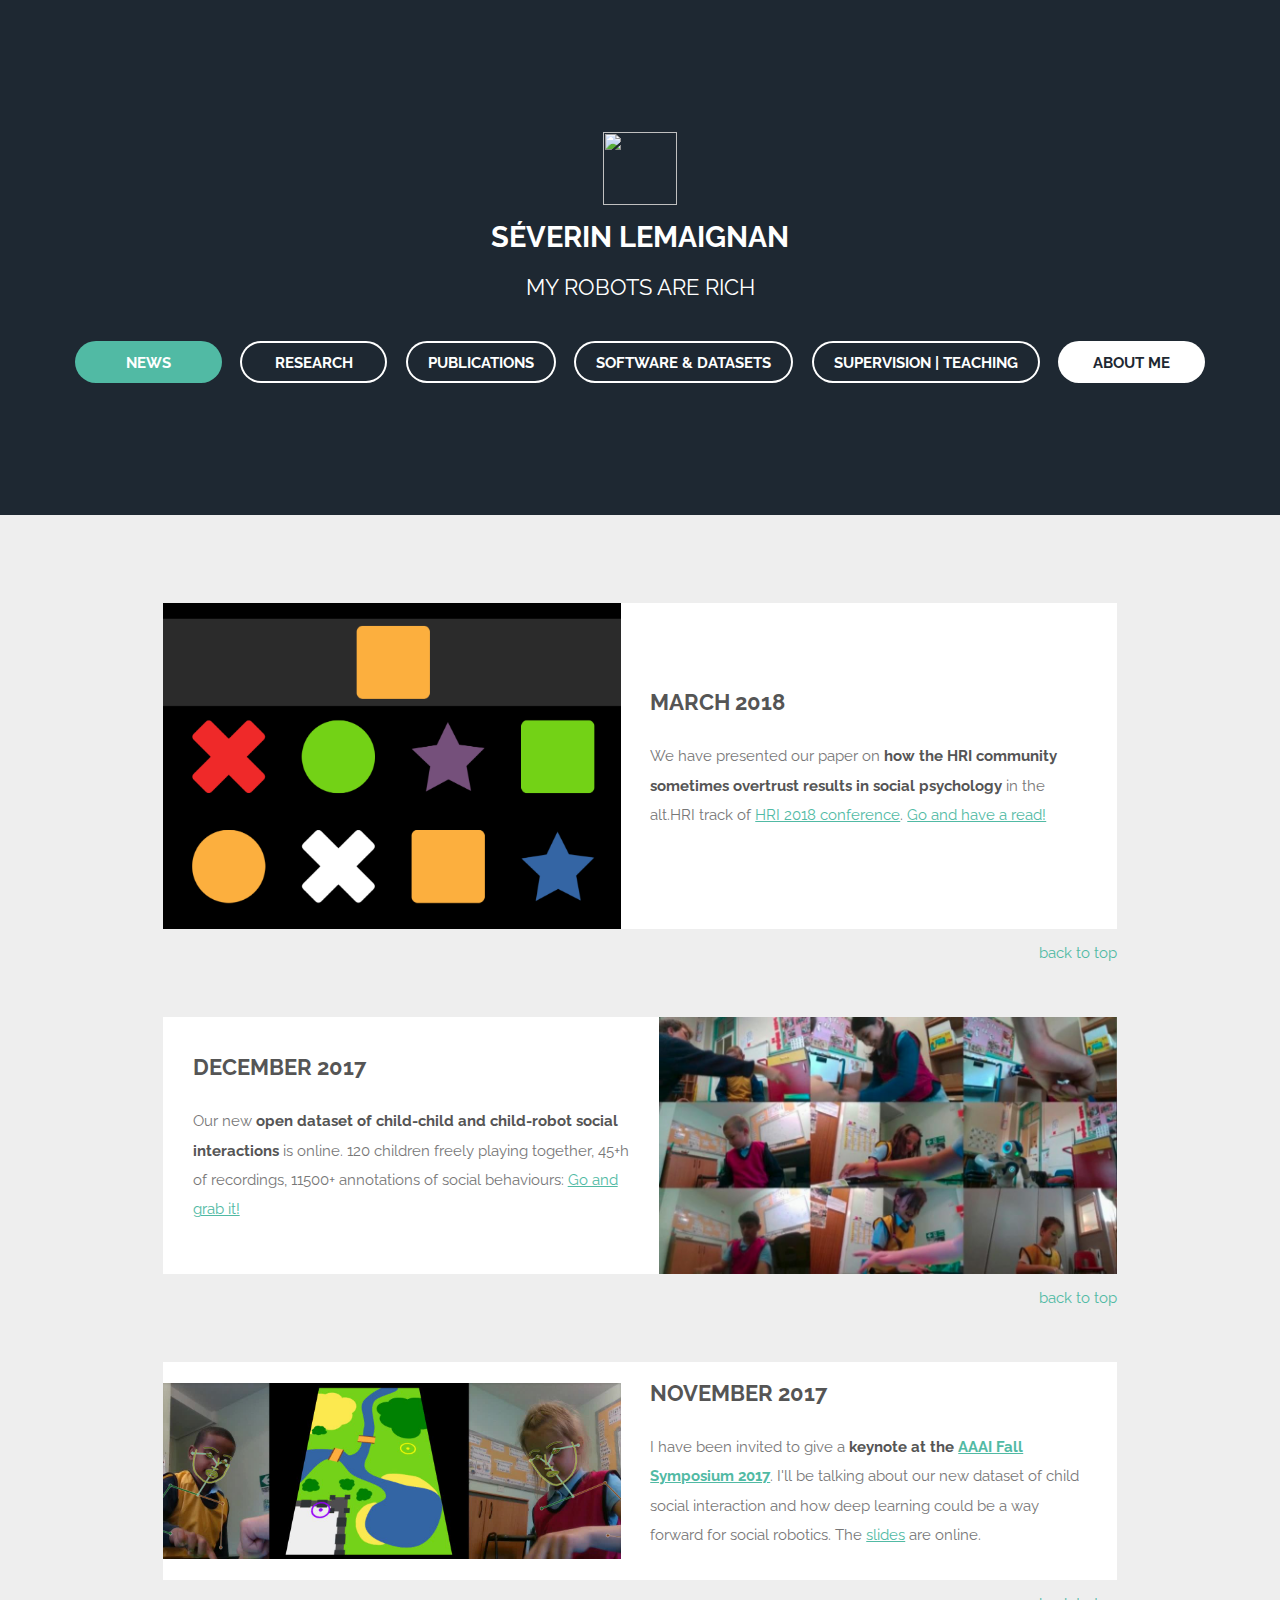
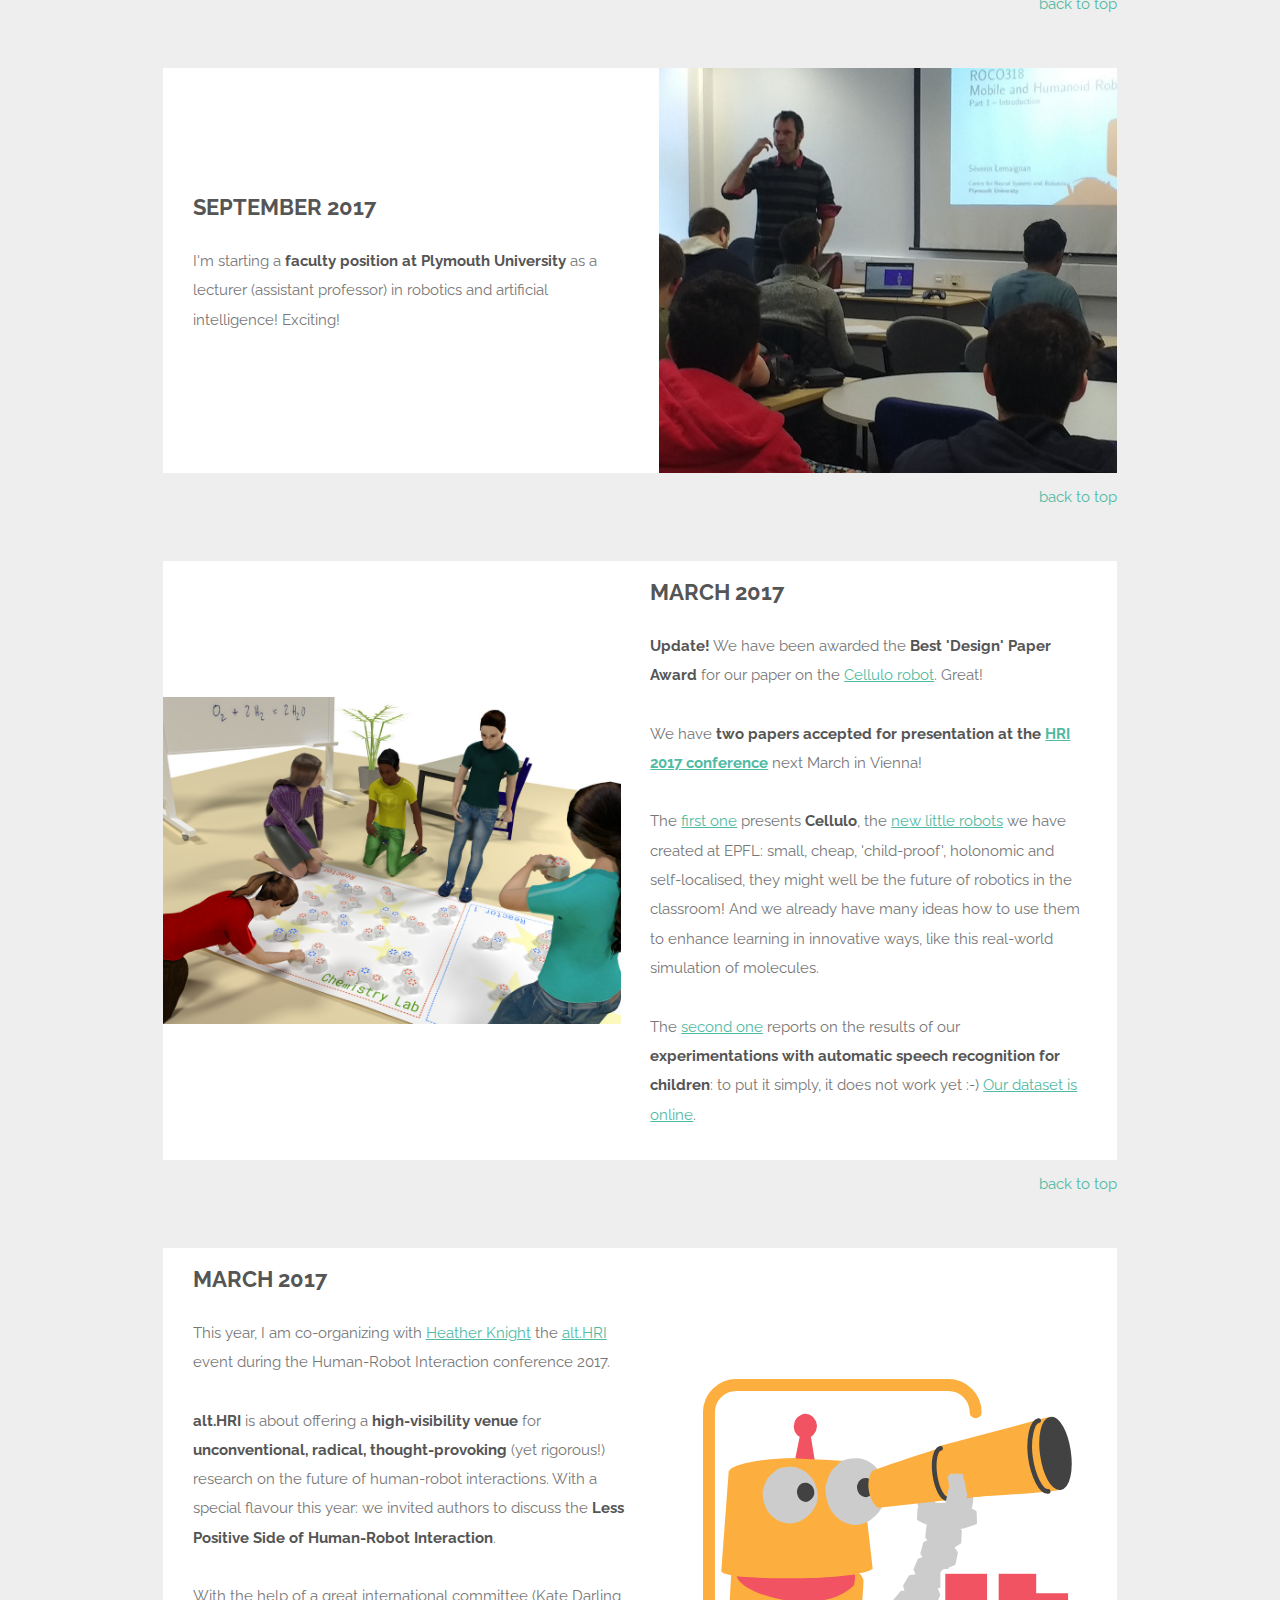
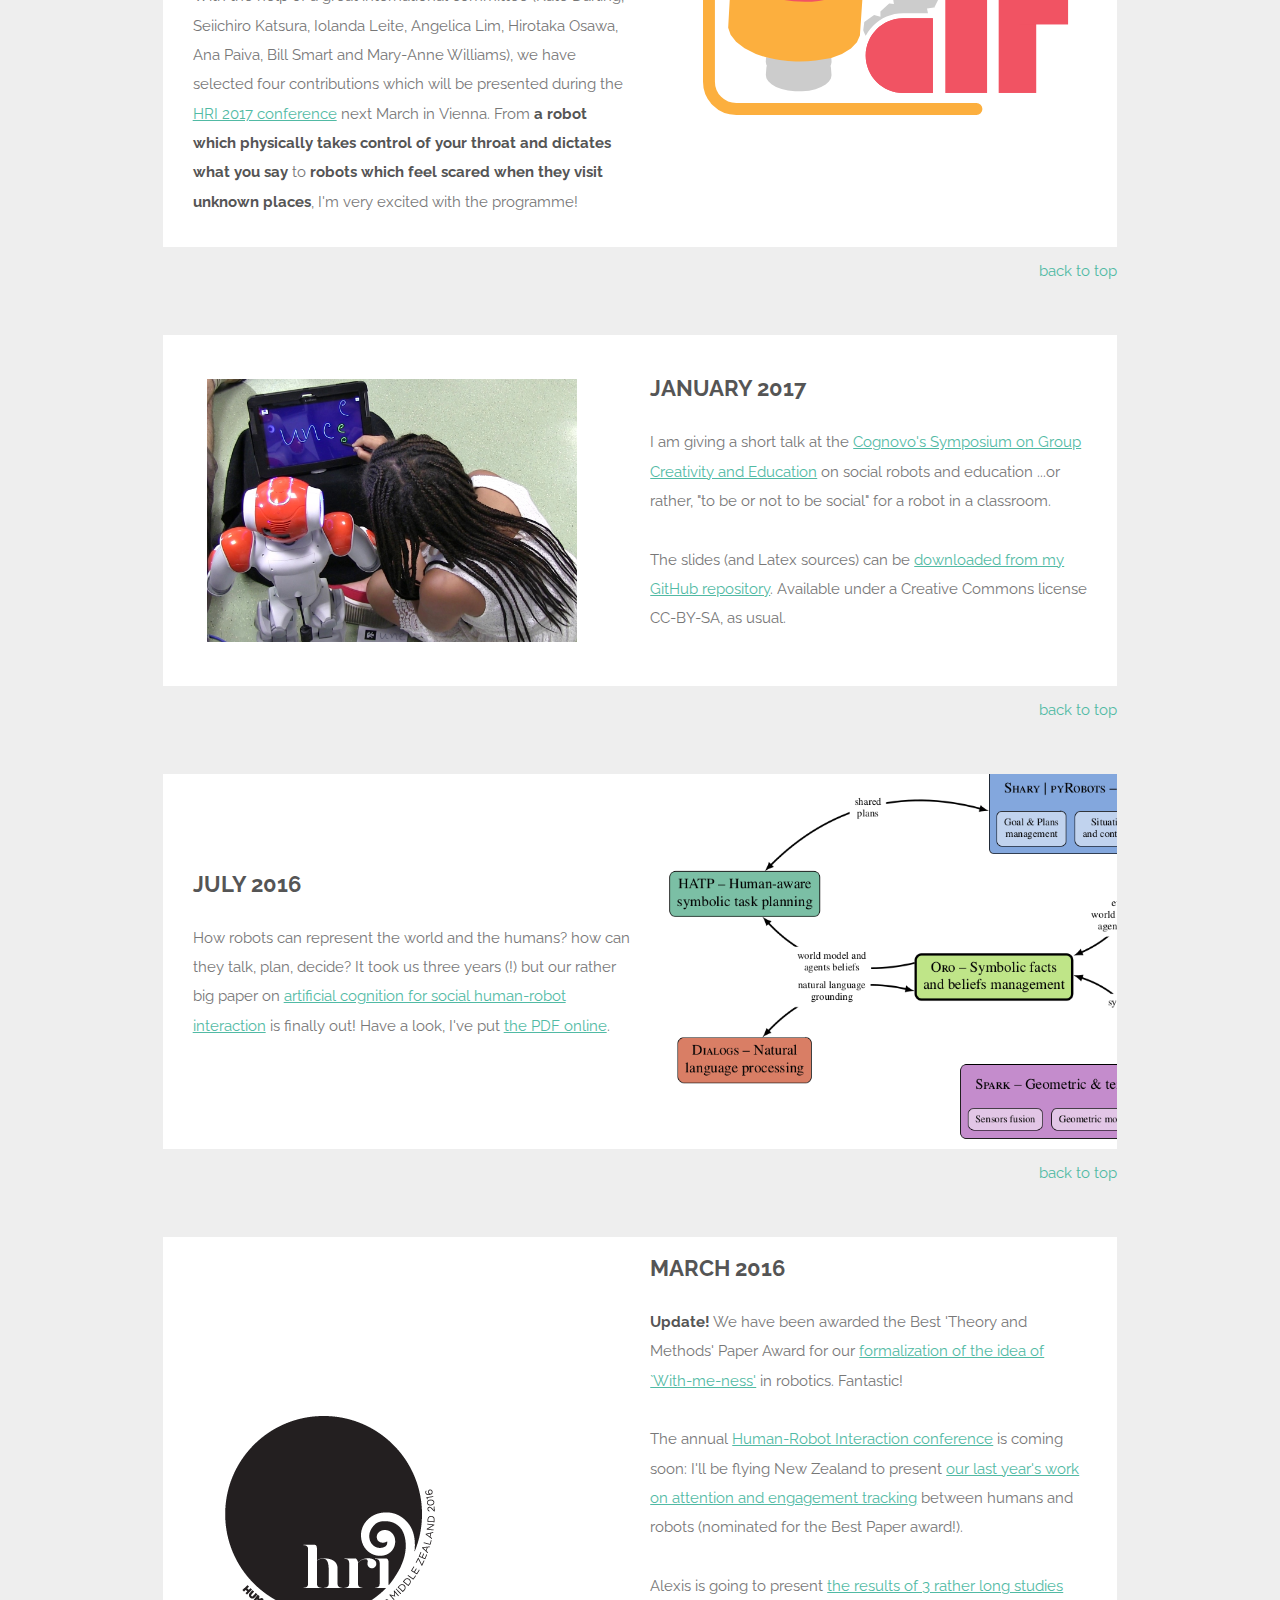
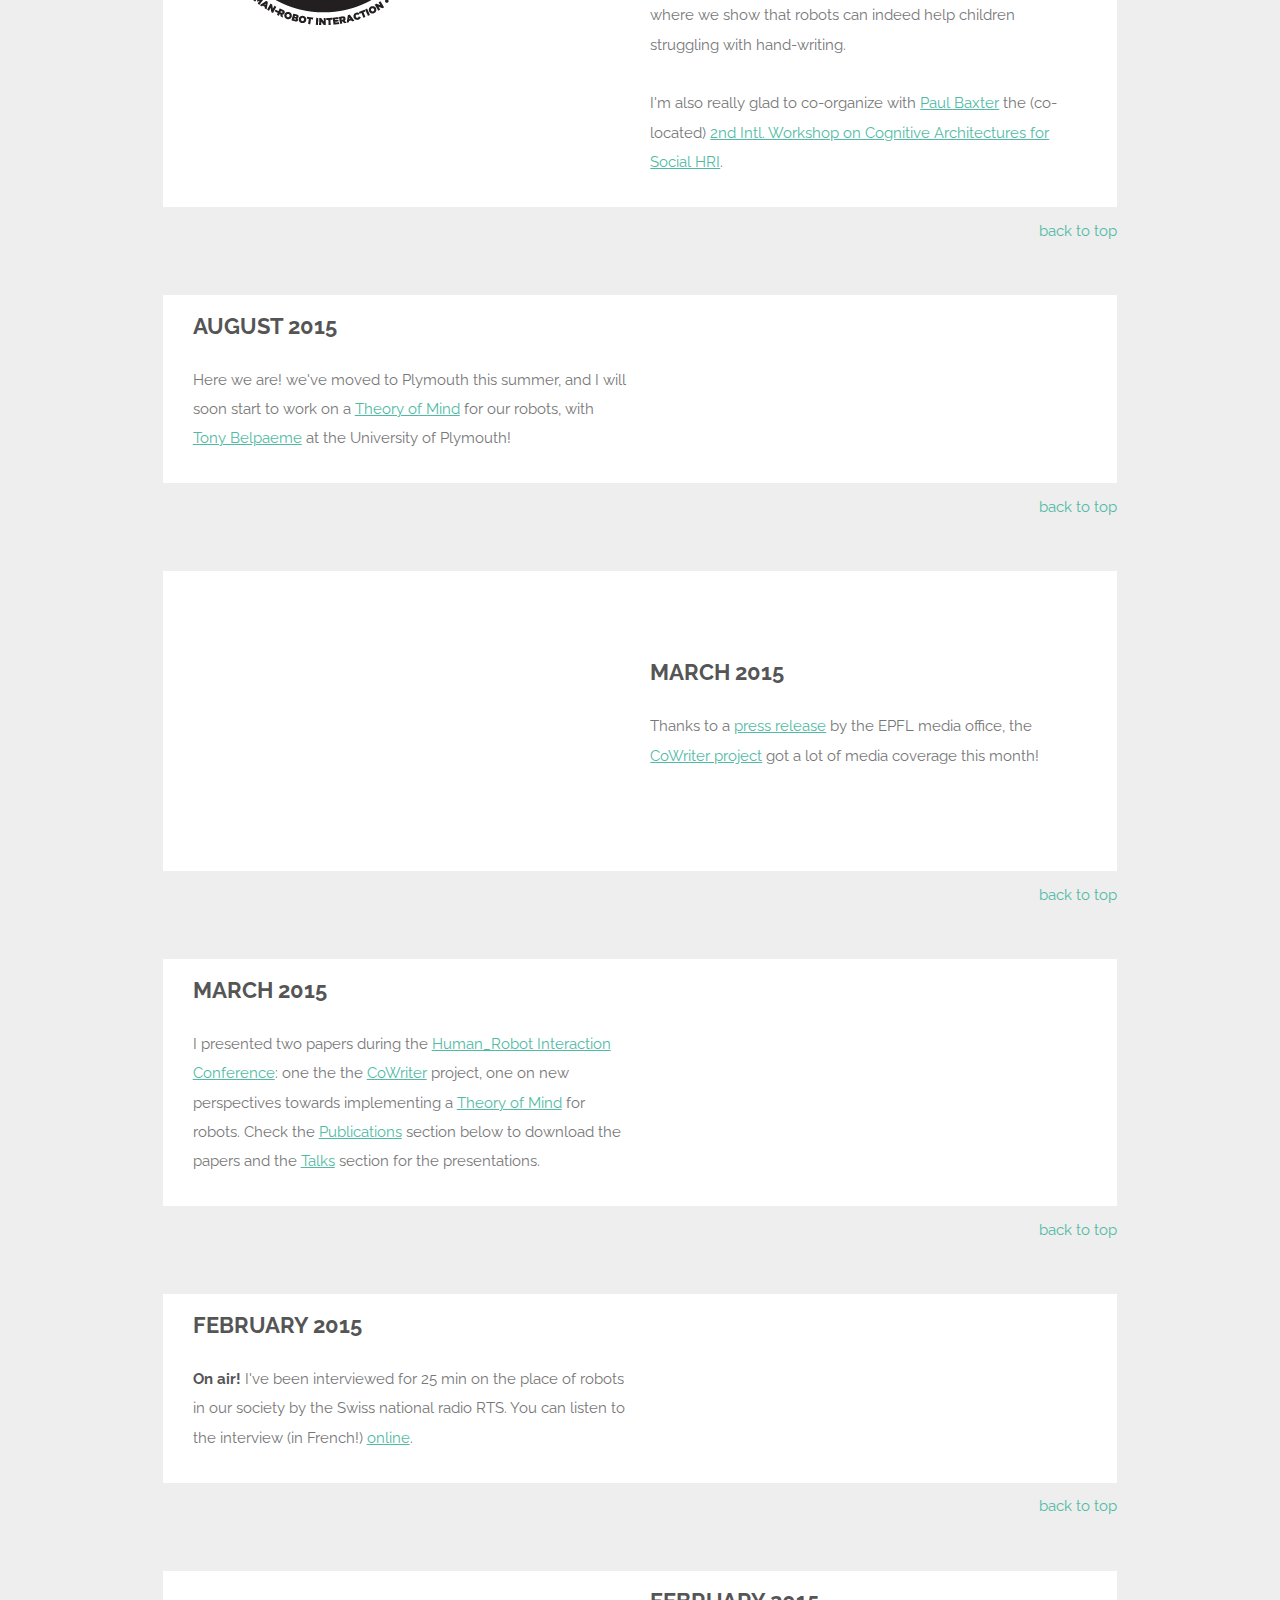
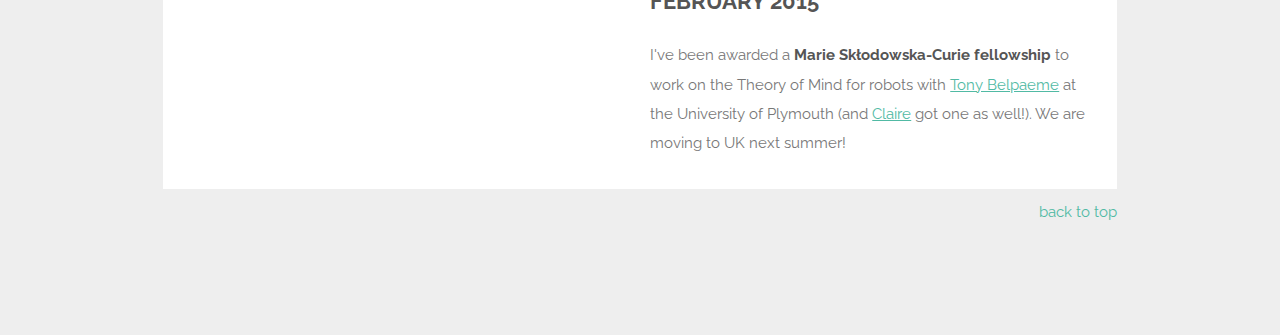
==== index.html @ 1a5e2a32 "altHRI paper has been published" ====
<!DOCTYPE HTML>
<!--
    Based on Retrospect by TEMPLATED
    templated.co @templatedco
    Released for free under the Creative Commons Attribution 3.0 license (templated.co/license)
-->
<html>
    <head>
        <title>Séverin Lemaignan - Academic Homepage</title>
        <meta charset="utf-8" />
        <meta name="viewport" content="width=device-width, initial-scale=1" />
        <!--[if lte IE 8]><script src="assets/js/ie/html5shiv.js"></script><![endif]-->
        <link rel="stylesheet" href="assets/css/main.css" />
        <!--[if lte IE 8]><link rel="stylesheet" href="assets/css/ie8.css" /><![endif]-->
        <!--[if lte IE 9]><link rel="stylesheet" href="assets/css/ie9.css" /><![endif]-->

        <script src="assets/js/webcomponents-lite.min.js"></script>
        <link rel="import" href="elements/nav.html">
        <link rel="import" href="elements/footer.html">

    </head>
    <body class="landing">

                <!-- Banner -->
        <section id="banner">
            <img style="height:5em;width:5em" src="images/robot.svg" alt="" />
            <h2>Séverin Lemaignan</h2>
            <p>My robots are rich</p>
            <ul class="actions">
                <li><a href="#news" class="button special" alt="My latest news">News</a></li>
                <li><a href="research.html" class="button alt" alt="Overview of my research projects">Research</a></li>
                <li><a href="publications.html" class="button alt" alt="Access all my academic publications">Publications</a></li>
                <li><a href="softwares.html" class="button alt" alt="Some of the open-source software I develop and open datasets">Software & Datasets</a></li>
                <li><a href="teaching.html" class="button  alt" alt="Teaching resources & the students I work with">Supervision | Teaching</a></li>
                <li><a href="aboutme.html" class="button" alt="Contact informations and my curriculum">About me</a></li>
            </ul>
        </section>

        <!-- One -->
        <section id="news" class="wrapper style1">
            <div class="inner">

                <article class="feature left">
                    <span class="image"><img src="images/shape-matching.png" alt="" /></span>
                    <div class="content">
                        <h2>March 2018</h2>
                        <p>
                        We have presented our paper on <strong>how the HRI community sometimes overtrust results in social psychology</strong> in the alt.HRI track of <a href="http://humanrobotinteraction.org/2017/" alt="HRI 2018 official webpage">
                                HRI 2018 conference</a>. <a href="publications.html#irfan2018social">Go and have a read!</a>
</p>
                    </div>
                </article>
                <a href="#banner" class="back-to-top icon fa-level-up"> back to top</a>


                <article class="feature right">
                    <span class="image"><img src="images/softwares/pinsoro.jpg" alt="" /></span>
                    <div class="content">
                        <h2>December 2017</h2>
                        <p>
                        Our new <strong>open dataset of child-child and child-robot
                            social interactions</strong> is online. 120 children freely
                        playing together, 45+h of recordings, 11500+
                        annotations of social behaviours:  <a
                        href="https://freeplay-sandbox.github.io">Go and grab
                    it!</a>

                        </p>
                    </div>
                </article>
                <a href="#banner" class="back-to-top icon fa-level-up"> back to top</a>

                <article class="feature left">
                    <span class="image"><img src="images/gaze_tracking.jpg" alt="" /></span>
                    <div class="content">
                        <h2>November 2017</h2>
                        <p>
                        I have been invited to give a <strong>keynote at the
                            <a href="https://aaai.org/Symposia/Fall/fss17.php">AAAI Fall Symposium 2017</a></strong>. I'll be talking
                        about our new dataset of child social interaction and
                        how deep learning could be a way forward for social robotics. The <a
                        href="https://github.com/severin-lemaignan/aaai2017-ai-hri-keynote">slides</a>
                    are online.
                        </p>
                    </div>
                </article>
                <a href="#banner" class="back-to-top icon fa-level-up"> back to top</a>

                <article class="feature right">
                    <span class="image"><img src="images/teaching_small.jpg" alt="" /></span>
                    <div class="content">
                        <h2>September 2017</h2>
                        <p>
                        I'm starting a <strong>faculty position at Plymouth
                            University</strong> as a lecturer (assistant
                        professor) in robotics and artificial intelligence!
                        Exciting!
                        </p>
                    </div>
                </article>
                <a href="#banner" class="back-to-top icon fa-level-up"> back to top</a>

                <article class="feature left">
                    <span class="image"><img src="images/cellulo-concept.jpg" alt="" /></span>
                    <div class="content">
                        <h2>March 2017</h2>
                        <p>
                        <strong>Update!</strong> We have been awarded the <strong>Best
                            'Design' Paper Award</strong> for our paper on the <a
                            href="publications.html#ozgur2017cellulo">Cellulo robot</a>. Great!
                        </p>
                        <p>
                        We have <strong>two papers accepted for presentation at the <a href="http://humanrobotinteraction.org/2017/" alt="HRI 2017 official webpage">
                                HRI 2017 conference</a></strong> next March in Vienna!
                        </p>
                        <p>The <a href="publications.html#ozgur2017cellulo">first one</a>
                        presents <strong>Cellulo</strong>, the <a href="http://chili.epfl.ch/cellulo" alt="Cellulo website">new little robots</a> we 
                        have created at EPFL: small, cheap, 'child-proof', holonomic and self-localised, they might well be the future of robotics in 
                        the classroom! And we already have many ideas how to use them to enhance learning in innovative ways, like this real-world 
                        simulation of molecules.
                        </p>

                        <p>The <a href="publications.html#kennedy2017child">second one</a> reports on the results of our <strong>experimentations 
                            with automatic speech recognition for children</strong>: to put it simply, it does not work yet :-) 
                        <a href="https://zenodo.org/record/200495" alt="Dataset of child speech">Our dataset is online</a>.
                        </p>

                    </div>
                </article>
                <a href="#banner" class="back-to-top icon fa-level-up"> back to top</a>


                <article class="feature right">
                    <span class="image"><img style="padding:3em;" src="images/althri-logo.svg" alt="alt.HRI logo" /></span>

                    <div class="content">
                        <h2>March 2017</h2>
                        <p>
                        This year, I am co-organizing with <a href="http://www.marilynmonrobot.com/" alt="Heather Knight homepage">Heather 
                        Knight</a> the <a href="http://humanrobotinteraction.org/2017/authors/alt-hri/" alt="alt.HRI official page">alt.HRI</a> 
                        event during the Human-Robot Interaction conference 2017.
                        </p>

                        <p>
                        <strong>alt.HRI</strong> is about offering a <strong>high-visibility venue</strong> for <strong>unconventional, radical,
                            thought-provoking</strong> (yet rigorous!) research on the future of human-robot interactions. With a special flavour 
                        this year: we invited authors to discuss the <strong>Less Positive Side of Human-Robot Interaction</strong>.
                        </p>

                        <p>
                        With the help of a great international committee (Kate Darling, Seiichiro Katsura, Iolanda Leite, Angelica Lim, Hirotaka Osawa, 
                        Ana Paiva, Bill Smart and Mary-Anne Williams), we have selected four contributions which will be presented during the 
                        <a href="http://humanrobotinteraction.org/2017/" alt="HRI 2017 official webpage">HRI 2017 conference</a> next March in Vienna. 
                        From <strong>a robot which physically takes control of your throat and dictates what you say</strong> to <strong>robots which 
                            feel scared when they visit unknown places</strong>, I'm very excited with the programme!
                        </p>

                    </div>
                </article>
                <a href="#banner" class="back-to-top icon fa-level-up"> back to top</a>

                <article class="feature left">
                    <span class="image"><img style="padding:3em;" src="images/social-learning.jpg" alt="Social learning: photo from the CoWriter project" /></span>

                    <div class="content">
                        <h2>January 2017</h2>
                        <p>
                        I am giving a short talk at the <a href="https://cognovo.eu/events/group-creativity-and-education.php" alt="Cognovo symposium on group creativity website">Cognovo's Symposium on Group Creativity and Education</a> on social robots and education ...or rather, "to be or not to be social" for a robot in a classroom.
                        </p>

                        <p>
                        The slides (and Latex sources) can be <a href="https://github.com/severin-lemaignan/presentation-cognitive-robotics/raw/cognovo-symposium-jan-2017-epfl/presentation.education.pdf" alt="PDF of the presentation">downloaded from my GitHub repository</a>. Available under a Creative Commons license CC-BY-SA, as usual.
                        </p>

                    </div>
                </article>
                <a href="#banner" class="back-to-top icon fa-level-up"> back to top</a>

                <article class="feature right">
                    <span class="image"><img src="images/archi.png" alt="" /></span>
                    <div class="content">
                        <h2>July 2016</h2>
                        <p>
                        How robots can represent the world and the humans? how
                        can they talk, plan, decide? It took us three years (!)
                        but our rather big paper on <a
                            href="publications.html#lemaignan2016artificial">artificial
                            cognition for social human-robot
                            interaction</a> is finally out! Have a look,
                        I've put <a href="publis/lemaignan2016artificial.pdf">the PDF online</a>.

                        </p>
                    </div>
                </article>
                <a href="#banner" class="back-to-top icon fa-level-up"> back to top</a>

                <article class="feature left">
                    <span class="image"><img style="padding:3em;" src="images/hri2016-logo.png" alt="" /></span>

                    <div class="content">
                        <h2>March 2016</h2>
                        <p>
                        <strong>Update!</strong> We have been awarded the Best
                        'Theory and Methods' Paper Award for our <a
                            href="publications.html#lemaignan2016realtime">formalization
                            of the idea of `With-me-ness'</a> in robotics.
                        Fantastic!
                        </p>

                        <p>
                        The annual <a
                            href="http://humanrobotinteraction.org/2016/"
                            alt="HRI2016 website">Human-Robot Interaction
                        conference</a> is coming soon: I'll be flying New
                    Zealand to present <a
                        href="publications.html#lemaignan2016realtime">our last
                        year's work on attention and engagement tracking</a>
                    between humans and robots (nominated for the Best Paper
                    award!).
                        </p>

                        <p>
                        Alexis is going to present <a
                            href="publications.html#jacq2016building">the
                            results of 3 rather long studies</a> where we show
                        that robots can indeed help children struggling with
                        hand-writing.
                        </p>

                        <p>
                        I'm also really glad to co-organize with <a
                            href="paul-baxter.blogspot.co.uk/" alt="Paul Baxter
                            website">Paul Baxter</a> the (co-located) <a
                        href="https://sites.google.com/site/cogarch4socialhri2016/"
                        alt="Website of the Workshop on Cognitive Architectures
                    for Social HRI">2nd Intl. Workshop on Cognitive
                    Architectures for Social HRI</a>.
                        </p>

                    </div>
                </article>
                <a href="#banner" class="back-to-top icon fa-level-up"> back to top</a>

                <article class="feature right">
                    <span class="image"><img src="images/plymouth-hoe.jpg" alt="" /></span>
                    <div class="content">
                        <h2>August 2015</h2>
                        <p>
                        Here we are! we've moved to Plymouth this summer, and I
                        will soon start to work on a <a
                         href="https://en.wikipedia.org/wiki/Theory_of_mind">Theory
                         of Mind</a> for our robots, with <a
                         href="http://tonybelpaeme.me/">Tony Belpaeme</a> at
                        the University of Plymouth!
                        </p>
                    </div>
                </article>
                <a href="#banner" class="back-to-top icon fa-level-up"> back to top</a>


                <article class="feature left">
                    <iframe class="image"
                            style="display:block;margin-left:auto;margin-right:auto;"
                            width="400" height="300"
                            src="https://www.youtube.com/embed/E_iozVysl5g"
                            frameborder="0" allowfullscreen></iframe>

                    <div class="content">
                        <h2>March 2015</h2>
                        <p>
                        Thanks to a <a
                            href="http://actu.epfl.ch/news/kids-and-robots-learn-to-write-together/"
                            alt="COWriter press release">press release</a> by
                        the EPFL media office, the <a
                            href="http://chili.epfl.ch/cowriter" alt="CoWriter
                            project homepage">CoWriter project</a> got a lot of
                        media coverage this month!
                        </p>

                    </div>
                </article>
                <a href="#banner" class="back-to-top icon fa-level-up"> back to top</a>


                <article class="feature right">
                    <span class="image"><img style="padding:3em;" src="images/robot_false_beliefs.svg" alt="" /></span>
                    <div class="content">
                        <h2>March 2015</h2>
                        <p>
                        I presented two papers during the <a
                         href="http://humanrobotinteraction.org/2015/">Human_Robot Interaction
                         Conference</a>: one the the <a
                         href="http://chili.epfl.ch/cowriter">CoWriter</a> project, one on new
                     perspectives towards implementing a <a
                         href="http://en.wikipedia.org/wiki/Theory_of_mind">Theory of Mind</a> for
                     robots. Check the <a href="publications.html">Publications</a> section below to
                     download the papers and the <a href="talks.html">Talks</a> section for the presentations.

                        </p>
                    </div>
                </article>
                <a href="#banner" class="back-to-top icon fa-level-up"> back to top</a>

                <article class="feature left">
                                      <div class="content">
                        <h2>February 2015</h2>
                        <p>
                        <strong>On air!</strong> I've been interviewed for 25 min on the place of
                        robots in our society by the Swiss national radio RTS. You can listen to the
                        interview (in French!) <a
                         href="http://www.rts.ch/la-1ere/programmes/tribu/6481891-tribu-du-06-02-2015.html"
                         alt="RTS Tribu on robots">online</a>.
                        </p>
                    </div>
                </article>
                <a href="#banner" class="back-to-top icon fa-level-up"> back to top</a>


                <article class="feature left">
                    <span class="image"><img src="images/itn.jpg" alt="" /></span>
                    <div class="content">
                        <h2>February 2015</h2>
                        <p>
                        I've been awarded a <strong>Marie Skłodowska-Curie fellowship</strong> to work on the Theory of Mind for robots with <a href="http://tonybelpaeme.me/">Tony Belpaeme</a> at the University of Plymouth (and <a href="http://orcid.org/0000-0001-9572-6653">Claire</a> got one as well!). We are moving to UK next summer!
                        </p>

                    </div>
                </article>
                <a href="#banner" class="back-to-top icon fa-level-up"> back to top</a>


<!--
<p>
<strong>January 2015</strong><br/>
We've <a href="https://twitter.com/AAAIVideoComp/status/560899473824813056">got awarded the AAAI 2015 Best Video Award</a> for the <a href="http://chili.epfl.ch/cowriter">CoWriter</a> project! Congratulations to Deanna Hood, the Master student who carried out this project!
<br/>
<video id="cowriter" class="video-js vjs-default-skin vjs-big-play-centered"
  controls preload="auto" width="561" height="320"
  poster="videos/cowriter.jpg"
  data-setup='{"example_option":true}'>
 <source src="videos/cowriter-lowres.mp4" type='video/mp4' />
</video>
</p>

<p>
<strong>September 2014</strong><br/>
I've <a href="http://www.gdr-robotique.org/prix_de_these/?an=2013" alt="Prix de thèse - website GdR Robotique / CNRS">been awarded</a> the <strong>Best PhD in Robotics 2012</strong> award by the French CNRS.
</p>
-->



            </div>
        </section>

        <my-footer></my-footer>

        <!-- Scripts -->
        <script src="assets/js/jquery.min.js"></script>
        <script src="assets/js/skel.min.js"></script>
        <script src="assets/js/util.js"></script>
        <!--[if lte IE 8]><script src="assets/js/ie/respond.min.js"></script><![endif]-->
        <script src="assets/js/main.js"></script>

        <script>
$(function() {
    $('a[href*=#]:not([href=#])').click(function() {
        if (location.pathname.replace(/^\//,'') == this.pathname.replace(/^\//,'') && location.hostname == this.hostname) {
            var target = $(this.hash);
        target = target.length ? target : $('[name=' + this.hash.slice(1) +']');
        if (target.length) {
            $('html,body').animate({
                scrollTop: target.offset().top
            }, 1000);
            return false;
        }
    }
    });
});
        </script>

    </body>
</html>
---- assets/css/main.css ----
@charset "UTF-8";
@import url(font-awesome.min.css);
@import url("https://fonts.googleapis.com/css?family=Raleway:400,500,700");

/*
	Retrospect by TEMPLATED
	templated.co @templatedco
	Released for free under the Creative Commons Attribution 3.0 license (templated.co/license)
*/

/* Reset */

	html, body, div, span, applet, object, iframe, h1, h2, h3, h4, h5, h6, p, blockquote, pre, a, abbr, acronym, address, big, cite, code, del, dfn, em, img, ins, kbd, q, s, samp, small, strike, strong, sub, sup, tt, var, b, u, i, center, dl, dt, dd, ol, ul, li, fieldset, form, label, legend, table, caption, tbody, tfoot, thead, tr, th, td, article, aside, canvas, details, embed, figure, figcaption, footer, header, hgroup, menu, nav, output, ruby, section, summary, time, mark, audio, video {
		margin: 0;
		padding: 0;
		border: 0;
		font-size: 100%;
		font: inherit;
		vertical-align: baseline;
	}

    #publis :target {
           background: rgb(255,255,200);
       }

	article, aside, details, figcaption, figure, footer, header, hgroup, menu, nav, section {
		display: block;
	}

	body {
		line-height: 1;
	}

	ol, ul {
		list-style: none;
	}

	blockquote, q {
		quotes: none;
	}

	blockquote:before, blockquote:after, q:before, q:after {
		content: '';
		content: none;
	}

	table {
		border-collapse: collapse;
		border-spacing: 0;
	}

	body {
		-webkit-text-size-adjust: none;
	}

    .myname {
        text-decoration: underline;
    }

    .award {
        color: #D77965;
    }

    .note {
        background: rgba(144, 144, 144, 0.075) none repeat scroll 0 0;
        border-color: rgba(144, 144, 144, 0.25);
        border-radius: 4px;
        border-style: solid;
        border-width: 1px;
        font-size: 0.9em;
        margin: 0 0.5em;
        padding: 0.25em 0.65em;
    }

    .back-to-top {
        text-align:right;
        display: block;
        margin-top:-50px;
        margin-bottom:50px;
    }

/* Tooltip container */
.tooltip {
    position: relative;
    display: inline-block;
}

/* Tooltip text */
.tooltip .tooltiptext {
    visibility: hidden;
    font-size:70%;
    width: 170px;
    background-color: #777;
    color: #ddd;
    text-align: center;
    padding: 3px 3px;
    border-radius: 4px;
 
    /* Position the tooltip text - see examples below! */
    position: absolute;
    z-index: 1;
}

/* Show the tooltip text when you mouse over the tooltip container */
.tooltip:hover .tooltiptext {
    visibility: visible;
}
.tooltip .tooltiptext {
    top: -5px;
    left: 105%;
}

.tooltip .tooltiptext::after {
    content: " ";
    position: absolute;
    top: 50%;
    right: 100%; /* To the left of the tooltip */
    margin-top: -5px;
    border-width: 5px;
    border-style: solid;
    border-color: transparent #777 transparent transparent;
}

/* Box Model */

	*, *:before, *:after {
		-moz-box-sizing: border-box;
		-webkit-box-sizing: border-box;
		box-sizing: border-box;
	}

/* Containers */

	.container {
		margin-left: auto;
		margin-right: auto;
	}

	.container.\31 25\25 {
		width: 100%;
		max-width: 100em;
		min-width: 80em;
	}

	.container.\37 5\25 {
		width: 60em;
	}

	.container.\35 0\25 {
		width: 40em;
	}

	.container.\32 5\25 {
		width: 20em;
	}

	.container {
		width: 80em;
	}

	@media screen and (max-width: 1680px) {

		.container.\31 25\25 {
			width: 100%;
			max-width: 100em;
			min-width: 80em;
		}

		.container.\37 5\25 {
			width: 60em;
		}

		.container.\35 0\25 {
			width: 40em;
		}

		.container.\32 5\25 {
			width: 20em;
		}

		.container {
			width: 80em;
		}

	}

	@media screen and (max-width: 1280px) {

		.container.\31 25\25 {
			width: 100%;
			max-width: 81.25em;
			min-width: 65em;
		}

		.container.\37 5\25 {
			width: 48.75em;
		}

		.container.\35 0\25 {
			width: 32.5em;
		}

		.container.\32 5\25 {
			width: 16.25em;
		}

		.container {
			width: 65em;
		}

	}

	@media screen and (max-width: 980px) {

		.container.\31 25\25 {
			width: 100%;
			max-width: 112.5%;
			min-width: 90%;
		}

		.container.\37 5\25 {
			width: 67.5%;
		}

		.container.\35 0\25 {
			width: 45%;
		}

		.container.\32 5\25 {
			width: 22.5%;
		}

		.container {
			width: 90% !important;
		}

	}

	@media screen and (max-width: 736px) {

		.container.\31 25\25 {
			width: 100%;
			max-width: 112.5%;
			min-width: 90%;
		}

		.container.\37 5\25 {
			width: 67.5%;
		}

		.container.\35 0\25 {
			width: 45%;
		}

		.container.\32 5\25 {
			width: 22.5%;
		}

		.container {
			width: 90% !important;
		}

	}

	@media screen and (max-width: 480px) {

		.container.\31 25\25 {
			width: 100%;
			max-width: 112.5%;
			min-width: 90%;
		}

		.container.\37 5\25 {
			width: 67.5%;
		}

		.container.\35 0\25 {
			width: 45%;
		}

		.container.\32 5\25 {
			width: 22.5%;
		}

		.container {
			width: 90% !important;
		}

	}

/* Grid */

	.row {
		border-bottom: solid 1px transparent;
		-moz-box-sizing: border-box;
		-webkit-box-sizing: border-box;
		box-sizing: border-box;
	}

	.row > * {
		float: left;
		-moz-box-sizing: border-box;
		-webkit-box-sizing: border-box;
		box-sizing: border-box;
	}

	.row:after, .row:before {
		content: '';
		display: block;
		clear: both;
		height: 0;
	}

	.row.uniform > * > :first-child {
		margin-top: 0;
	}

	.row.uniform > * > :last-child {
		margin-bottom: 0;
	}

	.row.\30 \25 > * {
		padding: 0 0 0 0em;
	}

	.row.\30 \25 {
		margin: 0 0 -1px 0em;
	}

	.row.uniform.\30 \25 > * {
		padding: 0em 0 0 0em;
	}

	.row.uniform.\30 \25 {
		margin: 0em 0 -1px 0em;
	}

	.row > * {
		padding: 0 0 0 2em;
	}

	.row {
		margin: 0 0 -1px -2em;
	}

	.row.uniform > * {
		padding: 2em 0 0 2em;
	}

	.row.uniform {
		margin: -2em 0 -1px -2em;
	}

	.row.\32 00\25 > * {
		padding: 0 0 0 4em;
	}

	.row.\32 00\25 {
		margin: 0 0 -1px -4em;
	}

	.row.uniform.\32 00\25 > * {
		padding: 4em 0 0 4em;
	}

	.row.uniform.\32 00\25 {
		margin: -4em 0 -1px -4em;
	}

	.row.\31 50\25 > * {
		padding: 0 0 0 3em;
	}

	.row.\31 50\25 {
		margin: 0 0 -1px -3em;
	}

	.row.uniform.\31 50\25 > * {
		padding: 3em 0 0 3em;
	}

	.row.uniform.\31 50\25 {
		margin: -3em 0 -1px -3em;
	}

	.row.\35 0\25 > * {
		padding: 0 0 0 1em;
	}

	.row.\35 0\25 {
		margin: 0 0 -1px -1em;
	}

	.row.uniform.\35 0\25 > * {
		padding: 1em 0 0 1em;
	}

	.row.uniform.\35 0\25 {
		margin: -1em 0 -1px -1em;
	}

	.row.\32 5\25 > * {
		padding: 0 0 0 0.5em;
	}

	.row.\32 5\25 {
		margin: 0 0 -1px -0.5em;
	}

	.row.uniform.\32 5\25 > * {
		padding: 0.5em 0 0 0.5em;
	}

	.row.uniform.\32 5\25 {
		margin: -0.5em 0 -1px -0.5em;
	}

	.\31 2u, .\31 2u\24 {
		width: 100%;
		clear: none;
		margin-left: 0;
	}

	.\31 1u, .\31 1u\24 {
		width: 91.6666666667%;
		clear: none;
		margin-left: 0;
	}

	.\31 0u, .\31 0u\24 {
		width: 83.3333333333%;
		clear: none;
		margin-left: 0;
	}

	.\39 u, .\39 u\24 {
		width: 75%;
		clear: none;
		margin-left: 0;
	}

	.\38 u, .\38 u\24 {
		width: 66.6666666667%;
		clear: none;
		margin-left: 0;
	}

	.\37 u, .\37 u\24 {
		width: 58.3333333333%;
		clear: none;
		margin-left: 0;
	}

	.\36 u, .\36 u\24 {
		width: 50%;
		clear: none;
		margin-left: 0;
	}

	.\35 u, .\35 u\24 {
		width: 41.6666666667%;
		clear: none;
		margin-left: 0;
	}

	.\34 u, .\34 u\24 {
		width: 33.3333333333%;
		clear: none;
		margin-left: 0;
	}

	.\33 u, .\33 u\24 {
		width: 25%;
		clear: none;
		margin-left: 0;
	}

	.\32 u, .\32 u\24 {
		width: 16.6666666667%;
		clear: none;
		margin-left: 0;
	}

	.\31 u, .\31 u\24 {
		width: 8.3333333333%;
		clear: none;
		margin-left: 0;
	}

	.\31 2u\24 + *,
	.\31 1u\24 + *,
	.\31 0u\24 + *,
	.\39 u\24 + *,
	.\38 u\24 + *,
	.\37 u\24 + *,
	.\36 u\24 + *,
	.\35 u\24 + *,
	.\34 u\24 + *,
	.\33 u\24 + *,
	.\32 u\24 + *,
	.\31 u\24 + * {
		clear: left;
	}

	.\-11u {
		margin-left: 91.66667%;
	}

	.\-10u {
		margin-left: 83.33333%;
	}

	.\-9u {
		margin-left: 75%;
	}

	.\-8u {
		margin-left: 66.66667%;
	}

	.\-7u {
		margin-left: 58.33333%;
	}

	.\-6u {
		margin-left: 50%;
	}

	.\-5u {
		margin-left: 41.66667%;
	}

	.\-4u {
		margin-left: 33.33333%;
	}

	.\-3u {
		margin-left: 25%;
	}

	.\-2u {
		margin-left: 16.66667%;
	}

	.\-1u {
		margin-left: 8.33333%;
	}

	@media screen and (max-width: 1680px) {

		.row > * {
			padding: 0 0 0 2em;
		}

		.row {
			margin: 0 0 -1px -2em;
		}

		.row.uniform > * {
			padding: 2em 0 0 2em;
		}

		.row.uniform {
			margin: -2em 0 -1px -2em;
		}

		.row.\32 00\25 > * {
			padding: 0 0 0 4em;
		}

		.row.\32 00\25 {
			margin: 0 0 -1px -4em;
		}

		.row.uniform.\32 00\25 > * {
			padding: 4em 0 0 4em;
		}

		.row.uniform.\32 00\25 {
			margin: -4em 0 -1px -4em;
		}

		.row.\31 50\25 > * {
			padding: 0 0 0 3em;
		}

		.row.\31 50\25 {
			margin: 0 0 -1px -3em;
		}

		.row.uniform.\31 50\25 > * {
			padding: 3em 0 0 3em;
		}

		.row.uniform.\31 50\25 {
			margin: -3em 0 -1px -3em;
		}

		.row.\35 0\25 > * {
			padding: 0 0 0 1em;
		}

		.row.\35 0\25 {
			margin: 0 0 -1px -1em;
		}

		.row.uniform.\35 0\25 > * {
			padding: 1em 0 0 1em;
		}

		.row.uniform.\35 0\25 {
			margin: -1em 0 -1px -1em;
		}

		.row.\32 5\25 > * {
			padding: 0 0 0 0.5em;
		}

		.row.\32 5\25 {
			margin: 0 0 -1px -0.5em;
		}

		.row.uniform.\32 5\25 > * {
			padding: 0.5em 0 0 0.5em;
		}

		.row.uniform.\32 5\25 {
			margin: -0.5em 0 -1px -0.5em;
		}

		.\31 2u\28xlarge\29, .\31 2u\24\28xlarge\29 {
			width: 100%;
			clear: none;
			margin-left: 0;
		}

		.\31 1u\28xlarge\29, .\31 1u\24\28xlarge\29 {
			width: 91.6666666667%;
			clear: none;
			margin-left: 0;
		}

		.\31 0u\28xlarge\29, .\31 0u\24\28xlarge\29 {
			width: 83.3333333333%;
			clear: none;
			margin-left: 0;
		}

		.\39 u\28xlarge\29, .\39 u\24\28xlarge\29 {
			width: 75%;
			clear: none;
			margin-left: 0;
		}

		.\38 u\28xlarge\29, .\38 u\24\28xlarge\29 {
			width: 66.6666666667%;
			clear: none;
			margin-left: 0;
		}

		.\37 u\28xlarge\29, .\37 u\24\28xlarge\29 {
			width: 58.3333333333%;
			clear: none;
			margin-left: 0;
		}

		.\36 u\28xlarge\29, .\36 u\24\28xlarge\29 {
			width: 50%;
			clear: none;
			margin-left: 0;
		}

		.\35 u\28xlarge\29, .\35 u\24\28xlarge\29 {
			width: 41.6666666667%;
			clear: none;
			margin-left: 0;
		}

		.\34 u\28xlarge\29, .\34 u\24\28xlarge\29 {
			width: 33.3333333333%;
			clear: none;
			margin-left: 0;
		}

		.\33 u\28xlarge\29, .\33 u\24\28xlarge\29 {
			width: 25%;
			clear: none;
			margin-left: 0;
		}

		.\32 u\28xlarge\29, .\32 u\24\28xlarge\29 {
			width: 16.6666666667%;
			clear: none;
			margin-left: 0;
		}

		.\31 u\28xlarge\29, .\31 u\24\28xlarge\29 {
			width: 8.3333333333%;
			clear: none;
			margin-left: 0;
		}

		.\31 2u\24\28xlarge\29 + *,
		.\31 1u\24\28xlarge\29 + *,
		.\31 0u\24\28xlarge\29 + *,
		.\39 u\24\28xlarge\29 + *,
		.\38 u\24\28xlarge\29 + *,
		.\37 u\24\28xlarge\29 + *,
		.\36 u\24\28xlarge\29 + *,
		.\35 u\24\28xlarge\29 + *,
		.\34 u\24\28xlarge\29 + *,
		.\33 u\24\28xlarge\29 + *,
		.\32 u\24\28xlarge\29 + *,
		.\31 u\24\28xlarge\29 + * {
			clear: left;
		}

		.\-11u\28xlarge\29 {
			margin-left: 91.66667%;
		}

		.\-10u\28xlarge\29 {
			margin-left: 83.33333%;
		}

		.\-9u\28xlarge\29 {
			margin-left: 75%;
		}

		.\-8u\28xlarge\29 {
			margin-left: 66.66667%;
		}

		.\-7u\28xlarge\29 {
			margin-left: 58.33333%;
		}

		.\-6u\28xlarge\29 {
			margin-left: 50%;
		}

		.\-5u\28xlarge\29 {
			margin-left: 41.66667%;
		}

		.\-4u\28xlarge\29 {
			margin-left: 33.33333%;
		}

		.\-3u\28xlarge\29 {
			margin-left: 25%;
		}

		.\-2u\28xlarge\29 {
			margin-left: 16.66667%;
		}

		.\-1u\28xlarge\29 {
			margin-left: 8.33333%;
		}

	}

	@media screen and (max-width: 1280px) {

		.row > * {
			padding: 0 0 0 1.5em;
		}

		.row {
			margin: 0 0 -1px -1.5em;
		}

		.row.uniform > * {
			padding: 1.5em 0 0 1.5em;
		}

		.row.uniform {
			margin: -1.5em 0 -1px -1.5em;
		}

		.row.\32 00\25 > * {
			padding: 0 0 0 3em;
		}

		.row.\32 00\25 {
			margin: 0 0 -1px -3em;
		}

		.row.uniform.\32 00\25 > * {
			padding: 3em 0 0 3em;
		}

		.row.uniform.\32 00\25 {
			margin: -3em 0 -1px -3em;
		}

		.row.\31 50\25 > * {
			padding: 0 0 0 2.25em;
		}

		.row.\31 50\25 {
			margin: 0 0 -1px -2.25em;
		}

		.row.uniform.\31 50\25 > * {
			padding: 2.25em 0 0 2.25em;
		}

		.row.uniform.\31 50\25 {
			margin: -2.25em 0 -1px -2.25em;
		}

		.row.\35 0\25 > * {
			padding: 0 0 0 0.75em;
		}

		.row.\35 0\25 {
			margin: 0 0 -1px -0.75em;
		}

		.row.uniform.\35 0\25 > * {
			padding: 0.75em 0 0 0.75em;
		}

		.row.uniform.\35 0\25 {
			margin: -0.75em 0 -1px -0.75em;
		}

		.row.\32 5\25 > * {
			padding: 0 0 0 0.375em;
		}

		.row.\32 5\25 {
			margin: 0 0 -1px -0.375em;
		}

		.row.uniform.\32 5\25 > * {
			padding: 0.375em 0 0 0.375em;
		}

		.row.uniform.\32 5\25 {
			margin: -0.375em 0 -1px -0.375em;
		}

		.\31 2u\28large\29, .\31 2u\24\28large\29 {
			width: 100%;
			clear: none;
			margin-left: 0;
		}

		.\31 1u\28large\29, .\31 1u\24\28large\29 {
			width: 91.6666666667%;
			clear: none;
			margin-left: 0;
		}

		.\31 0u\28large\29, .\31 0u\24\28large\29 {
			width: 83.3333333333%;
			clear: none;
			margin-left: 0;
		}

		.\39 u\28large\29, .\39 u\24\28large\29 {
			width: 75%;
			clear: none;
			margin-left: 0;
		}

		.\38 u\28large\29, .\38 u\24\28large\29 {
			width: 66.6666666667%;
			clear: none;
			margin-left: 0;
		}

		.\37 u\28large\29, .\37 u\24\28large\29 {
			width: 58.3333333333%;
			clear: none;
			margin-left: 0;
		}

		.\36 u\28large\29, .\36 u\24\28large\29 {
			width: 50%;
			clear: none;
			margin-left: 0;
		}

		.\35 u\28large\29, .\35 u\24\28large\29 {
			width: 41.6666666667%;
			clear: none;
			margin-left: 0;
		}

		.\34 u\28large\29, .\34 u\24\28large\29 {
			width: 33.3333333333%;
			clear: none;
			margin-left: 0;
		}

		.\33 u\28large\29, .\33 u\24\28large\29 {
			width: 25%;
			clear: none;
			margin-left: 0;
		}

		.\32 u\28large\29, .\32 u\24\28large\29 {
			width: 16.6666666667%;
			clear: none;
			margin-left: 0;
		}

		.\31 u\28large\29, .\31 u\24\28large\29 {
			width: 8.3333333333%;
			clear: none;
			margin-left: 0;
		}

		.\31 2u\24\28large\29 + *,
		.\31 1u\24\28large\29 + *,
		.\31 0u\24\28large\29 + *,
		.\39 u\24\28large\29 + *,
		.\38 u\24\28large\29 + *,
		.\37 u\24\28large\29 + *,
		.\36 u\24\28large\29 + *,
		.\35 u\24\28large\29 + *,
		.\34 u\24\28large\29 + *,
		.\33 u\24\28large\29 + *,
		.\32 u\24\28large\29 + *,
		.\31 u\24\28large\29 + * {
			clear: left;
		}

		.\-11u\28large\29 {
			margin-left: 91.66667%;
		}

		.\-10u\28large\29 {
			margin-left: 83.33333%;
		}

		.\-9u\28large\29 {
			margin-left: 75%;
		}

		.\-8u\28large\29 {
			margin-left: 66.66667%;
		}

		.\-7u\28large\29 {
			margin-left: 58.33333%;
		}

		.\-6u\28large\29 {
			margin-left: 50%;
		}

		.\-5u\28large\29 {
			margin-left: 41.66667%;
		}

		.\-4u\28large\29 {
			margin-left: 33.33333%;
		}

		.\-3u\28large\29 {
			margin-left: 25%;
		}

		.\-2u\28large\29 {
			margin-left: 16.66667%;
		}

		.\-1u\28large\29 {
			margin-left: 8.33333%;
		}

	}

	@media screen and (max-width: 980px) {

		.row > * {
			padding: 0 0 0 1.5em;
		}

		.row {
			margin: 0 0 -1px -1.5em;
		}

		.row.uniform > * {
			padding: 1.5em 0 0 1.5em;
		}

		.row.uniform {
			margin: -1.5em 0 -1px -1.5em;
		}

		.row.\32 00\25 > * {
			padding: 0 0 0 3em;
		}

		.row.\32 00\25 {
			margin: 0 0 -1px -3em;
		}

		.row.uniform.\32 00\25 > * {
			padding: 3em 0 0 3em;
		}

		.row.uniform.\32 00\25 {
			margin: -3em 0 -1px -3em;
		}

		.row.\31 50\25 > * {
			padding: 0 0 0 2.25em;
		}

		.row.\31 50\25 {
			margin: 0 0 -1px -2.25em;
		}

		.row.uniform.\31 50\25 > * {
			padding: 2.25em 0 0 2.25em;
		}

		.row.uniform.\31 50\25 {
			margin: -2.25em 0 -1px -2.25em;
		}

		.row.\35 0\25 > * {
			padding: 0 0 0 0.75em;
		}

		.row.\35 0\25 {
			margin: 0 0 -1px -0.75em;
		}

		.row.uniform.\35 0\25 > * {
			padding: 0.75em 0 0 0.75em;
		}

		.row.uniform.\35 0\25 {
			margin: -0.75em 0 -1px -0.75em;
		}

		.row.\32 5\25 > * {
			padding: 0 0 0 0.375em;
		}

		.row.\32 5\25 {
			margin: 0 0 -1px -0.375em;
		}

		.row.uniform.\32 5\25 > * {
			padding: 0.375em 0 0 0.375em;
		}

		.row.uniform.\32 5\25 {
			margin: -0.375em 0 -1px -0.375em;
		}

		.\31 2u\28medium\29, .\31 2u\24\28medium\29 {
			width: 100%;
			clear: none;
			margin-left: 0;
		}

		.\31 1u\28medium\29, .\31 1u\24\28medium\29 {
			width: 91.6666666667%;
			clear: none;
			margin-left: 0;
		}

		.\31 0u\28medium\29, .\31 0u\24\28medium\29 {
			width: 83.3333333333%;
			clear: none;
			margin-left: 0;
		}

		.\39 u\28medium\29, .\39 u\24\28medium\29 {
			width: 75%;
			clear: none;
			margin-left: 0;
		}

		.\38 u\28medium\29, .\38 u\24\28medium\29 {
			width: 66.6666666667%;
			clear: none;
			margin-left: 0;
		}

		.\37 u\28medium\29, .\37 u\24\28medium\29 {
			width: 58.3333333333%;
			clear: none;
			margin-left: 0;
		}

		.\36 u\28medium\29, .\36 u\24\28medium\29 {
			width: 50%;
			clear: none;
			margin-left: 0;
		}

		.\35 u\28medium\29, .\35 u\24\28medium\29 {
			width: 41.6666666667%;
			clear: none;
			margin-left: 0;
		}

		.\34 u\28medium\29, .\34 u\24\28medium\29 {
			width: 33.3333333333%;
			clear: none;
			margin-left: 0;
		}

		.\33 u\28medium\29, .\33 u\24\28medium\29 {
			width: 25%;
			clear: none;
			margin-left: 0;
		}

		.\32 u\28medium\29, .\32 u\24\28medium\29 {
			width: 16.6666666667%;
			clear: none;
			margin-left: 0;
		}

		.\31 u\28medium\29, .\31 u\24\28medium\29 {
			width: 8.3333333333%;
			clear: none;
			margin-left: 0;
		}

		.\31 2u\24\28medium\29 + *,
		.\31 1u\24\28medium\29 + *,
		.\31 0u\24\28medium\29 + *,
		.\39 u\24\28medium\29 + *,
		.\38 u\24\28medium\29 + *,
		.\37 u\24\28medium\29 + *,
		.\36 u\24\28medium\29 + *,
		.\35 u\24\28medium\29 + *,
		.\34 u\24\28medium\29 + *,
		.\33 u\24\28medium\29 + *,
		.\32 u\24\28medium\29 + *,
		.\31 u\24\28medium\29 + * {
			clear: left;
		}

		.\-11u\28medium\29 {
			margin-left: 91.66667%;
		}

		.\-10u\28medium\29 {
			margin-left: 83.33333%;
		}

		.\-9u\28medium\29 {
			margin-left: 75%;
		}

		.\-8u\28medium\29 {
			margin-left: 66.66667%;
		}

		.\-7u\28medium\29 {
			margin-left: 58.33333%;
		}

		.\-6u\28medium\29 {
			margin-left: 50%;
		}

		.\-5u\28medium\29 {
			margin-left: 41.66667%;
		}

		.\-4u\28medium\29 {
			margin-left: 33.33333%;
		}

		.\-3u\28medium\29 {
			margin-left: 25%;
		}

		.\-2u\28medium\29 {
			margin-left: 16.66667%;
		}

		.\-1u\28medium\29 {
			margin-left: 8.33333%;
		}

	}

	@media screen and (max-width: 736px) {

		.row > * {
			padding: 0 0 0 1.25em;
		}

		.row {
			margin: 0 0 -1px -1.25em;
		}

		.row.uniform > * {
			padding: 1.25em 0 0 1.25em;
		}

		.row.uniform {
			margin: -1.25em 0 -1px -1.25em;
		}

		.row.\32 00\25 > * {
			padding: 0 0 0 2.5em;
		}

		.row.\32 00\25 {
			margin: 0 0 -1px -2.5em;
		}

		.row.uniform.\32 00\25 > * {
			padding: 2.5em 0 0 2.5em;
		}

		.row.uniform.\32 00\25 {
			margin: -2.5em 0 -1px -2.5em;
		}

		.row.\31 50\25 > * {
			padding: 0 0 0 1.875em;
		}

		.row.\31 50\25 {
			margin: 0 0 -1px -1.875em;
		}

		.row.uniform.\31 50\25 > * {
			padding: 1.875em 0 0 1.875em;
		}

		.row.uniform.\31 50\25 {
			margin: -1.875em 0 -1px -1.875em;
		}

		.row.\35 0\25 > * {
			padding: 0 0 0 0.625em;
		}

		.row.\35 0\25 {
			margin: 0 0 -1px -0.625em;
		}

		.row.uniform.\35 0\25 > * {
			padding: 0.625em 0 0 0.625em;
		}

		.row.uniform.\35 0\25 {
			margin: -0.625em 0 -1px -0.625em;
		}

		.row.\32 5\25 > * {
			padding: 0 0 0 0.3125em;
		}

		.row.\32 5\25 {
			margin: 0 0 -1px -0.3125em;
		}

		.row.uniform.\32 5\25 > * {
			padding: 0.3125em 0 0 0.3125em;
		}

		.row.uniform.\32 5\25 {
			margin: -0.3125em 0 -1px -0.3125em;
		}

		.\31 2u\28small\29, .\31 2u\24\28small\29 {
			width: 100%;
			clear: none;
			margin-left: 0;
		}

		.\31 1u\28small\29, .\31 1u\24\28small\29 {
			width: 91.6666666667%;
			clear: none;
			margin-left: 0;
		}

		.\31 0u\28small\29, .\31 0u\24\28small\29 {
			width: 83.3333333333%;
			clear: none;
			margin-left: 0;
		}

		.\39 u\28small\29, .\39 u\24\28small\29 {
			width: 75%;
			clear: none;
			margin-left: 0;
		}

		.\38 u\28small\29, .\38 u\24\28small\29 {
			width: 66.6666666667%;
			clear: none;
			margin-left: 0;
		}

		.\37 u\28small\29, .\37 u\24\28small\29 {
			width: 58.3333333333%;
			clear: none;
			margin-left: 0;
		}

		.\36 u\28small\29, .\36 u\24\28small\29 {
			width: 50%;
			clear: none;
			margin-left: 0;
		}

		.\35 u\28small\29, .\35 u\24\28small\29 {
			width: 41.6666666667%;
			clear: none;
			margin-left: 0;
		}

		.\34 u\28small\29, .\34 u\24\28small\29 {
			width: 33.3333333333%;
			clear: none;
			margin-left: 0;
		}

		.\33 u\28small\29, .\33 u\24\28small\29 {
			width: 25%;
			clear: none;
			margin-left: 0;
		}

		.\32 u\28small\29, .\32 u\24\28small\29 {
			width: 16.6666666667%;
			clear: none;
			margin-left: 0;
		}

		.\31 u\28small\29, .\31 u\24\28small\29 {
			width: 8.3333333333%;
			clear: none;
			margin-left: 0;
		}

		.\31 2u\24\28small\29 + *,
		.\31 1u\24\28small\29 + *,
		.\31 0u\24\28small\29 + *,
		.\39 u\24\28small\29 + *,
		.\38 u\24\28small\29 + *,
		.\37 u\24\28small\29 + *,
		.\36 u\24\28small\29 + *,
		.\35 u\24\28small\29 + *,
		.\34 u\24\28small\29 + *,
		.\33 u\24\28small\29 + *,
		.\32 u\24\28small\29 + *,
		.\31 u\24\28small\29 + * {
			clear: left;
		}

		.\-11u\28small\29 {
			margin-left: 91.66667%;
		}

		.\-10u\28small\29 {
			margin-left: 83.33333%;
		}

		.\-9u\28small\29 {
			margin-left: 75%;
		}

		.\-8u\28small\29 {
			margin-left: 66.66667%;
		}

		.\-7u\28small\29 {
			margin-left: 58.33333%;
		}

		.\-6u\28small\29 {
			margin-left: 50%;
		}

		.\-5u\28small\29 {
			margin-left: 41.66667%;
		}

		.\-4u\28small\29 {
			margin-left: 33.33333%;
		}

		.\-3u\28small\29 {
			margin-left: 25%;
		}

		.\-2u\28small\29 {
			margin-left: 16.66667%;
		}

		.\-1u\28small\29 {
			margin-left: 8.33333%;
		}

	}

	@media screen and (max-width: 480px) {

		.row > * {
			padding: 0 0 0 1.25em;
		}

		.row {
			margin: 0 0 -1px -1.25em;
		}

		.row.uniform > * {
			padding: 1.25em 0 0 1.25em;
		}

		.row.uniform {
			margin: -1.25em 0 -1px -1.25em;
		}

		.row.\32 00\25 > * {
			padding: 0 0 0 2.5em;
		}

		.row.\32 00\25 {
			margin: 0 0 -1px -2.5em;
		}

		.row.uniform.\32 00\25 > * {
			padding: 2.5em 0 0 2.5em;
		}

		.row.uniform.\32 00\25 {
			margin: -2.5em 0 -1px -2.5em;
		}

		.row.\31 50\25 > * {
			padding: 0 0 0 1.875em;
		}

		.row.\31 50\25 {
			margin: 0 0 -1px -1.875em;
		}

		.row.uniform.\31 50\25 > * {
			padding: 1.875em 0 0 1.875em;
		}

		.row.uniform.\31 50\25 {
			margin: -1.875em 0 -1px -1.875em;
		}

		.row.\35 0\25 > * {
			padding: 0 0 0 0.625em;
		}

		.row.\35 0\25 {
			margin: 0 0 -1px -0.625em;
		}

		.row.uniform.\35 0\25 > * {
			padding: 0.625em 0 0 0.625em;
		}

		.row.uniform.\35 0\25 {
			margin: -0.625em 0 -1px -0.625em;
		}

		.row.\32 5\25 > * {
			padding: 0 0 0 0.3125em;
		}

		.row.\32 5\25 {
			margin: 0 0 -1px -0.3125em;
		}

		.row.uniform.\32 5\25 > * {
			padding: 0.3125em 0 0 0.3125em;
		}

		.row.uniform.\32 5\25 {
			margin: -0.3125em 0 -1px -0.3125em;
		}

		.\31 2u\28xsmall\29, .\31 2u\24\28xsmall\29 {
			width: 100%;
			clear: none;
			margin-left: 0;
		}

		.\31 1u\28xsmall\29, .\31 1u\24\28xsmall\29 {
			width: 91.6666666667%;
			clear: none;
			margin-left: 0;
		}

		.\31 0u\28xsmall\29, .\31 0u\24\28xsmall\29 {
			width: 83.3333333333%;
			clear: none;
			margin-left: 0;
		}

		.\39 u\28xsmall\29, .\39 u\24\28xsmall\29 {
			width: 75%;
			clear: none;
			margin-left: 0;
		}

		.\38 u\28xsmall\29, .\38 u\24\28xsmall\29 {
			width: 66.6666666667%;
			clear: none;
			margin-left: 0;
		}

		.\37 u\28xsmall\29, .\37 u\24\28xsmall\29 {
			width: 58.3333333333%;
			clear: none;
			margin-left: 0;
		}

		.\36 u\28xsmall\29, .\36 u\24\28xsmall\29 {
			width: 50%;
			clear: none;
			margin-left: 0;
		}

		.\35 u\28xsmall\29, .\35 u\24\28xsmall\29 {
			width: 41.6666666667%;
			clear: none;
			margin-left: 0;
		}

		.\34 u\28xsmall\29, .\34 u\24\28xsmall\29 {
			width: 33.3333333333%;
			clear: none;
			margin-left: 0;
		}

		.\33 u\28xsmall\29, .\33 u\24\28xsmall\29 {
			width: 25%;
			clear: none;
			margin-left: 0;
		}

		.\32 u\28xsmall\29, .\32 u\24\28xsmall\29 {
			width: 16.6666666667%;
			clear: none;
			margin-left: 0;
		}

		.\31 u\28xsmall\29, .\31 u\24\28xsmall\29 {
			width: 8.3333333333%;
			clear: none;
			margin-left: 0;
		}

		.\31 2u\24\28xsmall\29 + *,
		.\31 1u\24\28xsmall\29 + *,
		.\31 0u\24\28xsmall\29 + *,
		.\39 u\24\28xsmall\29 + *,
		.\38 u\24\28xsmall\29 + *,
		.\37 u\24\28xsmall\29 + *,
		.\36 u\24\28xsmall\29 + *,
		.\35 u\24\28xsmall\29 + *,
		.\34 u\24\28xsmall\29 + *,
		.\33 u\24\28xsmall\29 + *,
		.\32 u\24\28xsmall\29 + *,
		.\31 u\24\28xsmall\29 + * {
			clear: left;
		}

		.\-11u\28xsmall\29 {
			margin-left: 91.66667%;
		}

		.\-10u\28xsmall\29 {
			margin-left: 83.33333%;
		}

		.\-9u\28xsmall\29 {
			margin-left: 75%;
		}

		.\-8u\28xsmall\29 {
			margin-left: 66.66667%;
		}

		.\-7u\28xsmall\29 {
			margin-left: 58.33333%;
		}

		.\-6u\28xsmall\29 {
			margin-left: 50%;
		}

		.\-5u\28xsmall\29 {
			margin-left: 41.66667%;
		}

		.\-4u\28xsmall\29 {
			margin-left: 33.33333%;
		}

		.\-3u\28xsmall\29 {
			margin-left: 25%;
		}

		.\-2u\28xsmall\29 {
			margin-left: 16.66667%;
		}

		.\-1u\28xsmall\29 {
			margin-left: 8.33333%;
		}

	}

/* Basic */

	@-ms-viewport {
		width: device-width;
	}

	body {
		-ms-overflow-style: scrollbar;
	}

	@media screen and (max-width: 480px) {

		html, body {
			min-width: 320px;
		}

	}

	body {
		background: #fff;
	}

		body.is-loading *, body.is-loading *:before, body.is-loading *:after {
			-moz-animation: none !important;
			-webkit-animation: none !important;
			-ms-animation: none !important;
			animation: none !important;
			-moz-transition: none !important;
			-webkit-transition: none !important;
			-ms-transition: none !important;
			transition: none !important;
		}

/* Type */

	body {
		background-color: #fff;
		color: #777;
	}

	body, input, select, textarea {
		font-family: "Raleway", Helvetica, sans-serif;
		font-size: 13pt;
		font-weight: 400;
		line-height: 2em;
	}

		@media screen and (max-width: 1680px) {

			body, input, select, textarea {
				font-size: 11pt;
			}

		}

		@media screen and (max-width: 1280px) {

			body, input, select, textarea {
				font-size: 11pt;
			}

		}

		@media screen and (max-width: 980px) {

			body, input, select, textarea {
				font-size: 12pt;
			}

		}

		@media screen and (max-width: 736px) {

			body, input, select, textarea {
				font-size: 12pt;
			}

		}

		@media screen and (max-width: 480px) {

			body, input, select, textarea {
				font-size: 12pt;
			}

		}

	a {
		text-decoration: underline;
	}

		a:hover {
			text-decoration: none;
		}

	strong, b {
		font-weight: 700;
	}

	em, i {
		font-style: italic;
	}

	p {
		margin: 0 0 2em 0;
	}

	h1, h2, h3, h4, h5, h6 {
		font-weight: 700;
		line-height: 1em;
		margin: 0 0 1em 0;
		text-transform: uppercase;
	}

		h1 a, h2 a, h3 a, h4 a, h5 a, h6 a {
			text-decoration: none;
		}

	h2 {
		font-size: 1.5em;
		line-height: 1.5em;
	}

	h3 {
		font-size: 1.3em;
		line-height: 1.5em;
	}

	h4 {
		font-size: 1.1em;
		line-height: 1.5em;
	}

	h5 {
		font-size: 0.9em;
		line-height: 1.5em;
	}

	h6 {
		font-size: 0.7em;
		line-height: 1.5em;
	}

	sub {
		font-size: 0.8em;
		position: relative;
		top: 0.5em;
	}

	sup {
		font-size: 0.8em;
		position: relative;
		top: -0.5em;
	}

	blockquote {
		border-left-style: solid;
		border-left-width: 4px;
		font-style: italic;
		margin: 0 0 2em 0;
		padding: 0.5em 0 0.5em 2em;
	}

	code {
		border-radius: 4px;
		border-style: solid;
		border-width: 1px;
		font-family: "Courier New", monospace;
		font-size: 0.9em;
		margin: 0 0.25em;
		padding: 0.25em 0.65em;
	}

	pre {
		-webkit-overflow-scrolling: touch;
		font-family: "Courier New", monospace;
		font-size: 0.9em;
		margin: 0 0 2em 0;
	}

		pre code {
			display: block;
			line-height: 1.75em;
			padding: 1em 1.5em;
			overflow-x: auto;
		}

	hr {
		border: 0;
		border-bottom-style: solid;
		border-bottom-width: 1px;
		margin: 2em 0;
	}

		hr.major {
			margin: 3em 0;
		}

	.align-left {
		text-align: left;
	}

	.align-center {
		text-align: center;
	}

	.align-right {
		text-align: right;
	}

	input, select, textarea {
		color: #25383B;
	}

	a {
		color: #51BAA4;
	}

	strong, b {
		color: #25383B;
	}

	h1, h2, h3, h4, h5, h6 {
		color: #25383B;
	}

	blockquote {
		border-left-color: rgba(144, 144, 144, 0.25);
	}

	code {
		background: rgba(144, 144, 144, 0.075);
		border-color: rgba(144, 144, 144, 0.25);
	}

	hr {
		border-bottom-color: rgba(144, 144, 144, 0.25);
	}

/* Section/Article */

	section.special, article.special, header.special {
		text-align: center;
	}

	header p {
		margin: 0 0 1.5em 0;
		position: relative;
		text-transform: uppercase;
	}

	header h2 + p {
		font-size: 1.25em;
		margin-top: -1em;
		line-height: 1.85em;
	}

	header h3 + p {
		font-size: 1.1em;
		margin-top: -0.8em;
		line-height: 1.5em;
	}

	header h4 + p,
	header h5 + p,
	header h6 + p {
		font-size: 0.9em;
		margin-top: -0.6em;
		line-height: 1.5em;
	}

	header.major {
		margin-bottom: 4em;
	}

		header.major h2 {
			font-size: 2.5em;
		}

	header.narrow {
		max-width: 60%;
		margin-left: auto;
		margin-right: auto;
	}

	@media screen and (max-width: 1280px) {

		header.narrow {
			max-width: 75%;
		}

	}

	@media screen and (max-width: 980px) {

		header.narrow {
			max-width: 100%;
		}

		header.major {
			margin-bottom: 2em;
		}

			header.major h2 {
				font-size: 2em;
			}

	}

	@media screen and (max-width: 736px) {

		header.major h2 {
			font-size: 1.5em;
		}

		header.major p {
			font-size: 1em;
		}

	}

	header p {
		color: #25383B;
	}

/* Form */

	form {
		margin: 0 0 2em 0;
	}

		form ul.actions {
			margin-top: 4em;
		}

		@media screen and (max-width: 736px) {

			form ul.actions {
				margin-top: 2em;
			}

		}

	label {
		display: block;
		font-size: 0.9em;
		font-weight: 700;
		margin: 0 0 1em 0;
	}

	input[type="text"],
	input[type="password"],
	input[type="email"],
	select,
	textarea {
		-moz-appearance: none;
		-webkit-appearance: none;
		-ms-appearance: none;
		appearance: none;
		border-radius: 4px;
		border-style: solid;
		border-width: 1px;
		display: block;
		outline: 0;
		padding: 0 1em;
		text-decoration: none;
		width: 100%;
	}

		input[type="text"]:invalid,
		input[type="password"]:invalid,
		input[type="email"]:invalid,
		select:invalid,
		textarea:invalid {
			box-shadow: none;
		}

	.select-wrapper {
		text-decoration: none;
		display: block;
		position: relative;
	}

		.select-wrapper:before {
			content: "";
			-moz-osx-font-smoothing: grayscale;
			-webkit-font-smoothing: antialiased;
			font-family: FontAwesome;
			font-style: normal;
			font-weight: normal;
			text-transform: none !important;
		}

		.select-wrapper:before {
			display: block;
			height: 3.5em;
			line-height: 3.5em;
			pointer-events: none;
			position: absolute;
			right: 0;
			text-align: center;
			top: 0;
			width: 3.5em;
		}

		.select-wrapper select::-ms-expand {
			display: none;
		}

	input[type="text"],
	input[type="password"],
	input[type="email"],
	select {
		height: 3.5em;
	}

	textarea {
		padding: 0.75em 1em;
	}

	input[type="checkbox"],
	input[type="radio"] {
		-moz-appearance: none;
		-webkit-appearance: none;
		-ms-appearance: none;
		appearance: none;
		display: block;
		float: left;
		margin-right: -2em;
		opacity: 0;
		width: 1em;
		z-index: -1;
	}

		input[type="checkbox"] + label,
		input[type="radio"] + label {
			text-decoration: none;
			cursor: pointer;
			display: inline-block;
			font-size: 1em;
			font-weight: 400;
			padding-left: 2.85em;
			padding-right: 0.75em;
			position: relative;
		}

			input[type="checkbox"] + label:before,
			input[type="radio"] + label:before {
				-moz-osx-font-smoothing: grayscale;
				-webkit-font-smoothing: antialiased;
				font-family: FontAwesome;
				font-style: normal;
				font-weight: normal;
				text-transform: none !important;
			}

			input[type="checkbox"] + label:before,
			input[type="radio"] + label:before {
				border-radius: 4px;
				border-style: solid;
				border-width: 1px;
				content: '';
				display: inline-block;
				height: 2.1em;
				left: 0;
				line-height: 2.0125em;
				position: absolute;
				text-align: center;
				top: 0;
				width: 2.1em;
			}

		input[type="checkbox"]:checked + label:before,
		input[type="radio"]:checked + label:before {
			content: '\f00c';
		}

	input[type="checkbox"] + label:before {
		border-radius: 4px;
	}

	input[type="radio"] + label:before {
		border-radius: 100%;
	}

	::-webkit-input-placeholder {
		opacity: 1.0;
	}

	:-moz-placeholder {
		opacity: 1.0;
	}

	::-moz-placeholder {
		opacity: 1.0;
	}

	:-ms-input-placeholder {
		opacity: 1.0;
	}

	.formerize-placeholder {
		opacity: 1.0;
	}

	label {
		color: #25383B;
	}

	input[type="text"],
	input[type="password"],
	input[type="email"],
	select,
	textarea {
		background-color: rgba(144, 144, 144, 0.075);
		border-color: rgba(144, 144, 144, 0.25);
		color: inherit;
	}

		input[type="text"]:focus,
		input[type="password"]:focus,
		input[type="email"]:focus,
		select:focus,
		textarea:focus {
			border-color: #51BAA4;
			box-shadow: 0 0 0 1px #51BAA4;
		}

	.select-wrapper:before {
		color: rgba(144, 144, 144, 0.25);
	}

	input[type="checkbox"] + label,
	input[type="radio"] + label {
		color: #777;
	}

		input[type="checkbox"] + label:before,
		input[type="radio"] + label:before {
			background-color: rgba(144, 144, 144, 0.075);
			border-color: rgba(144, 144, 144, 0.25);
		}

	input[type="checkbox"]:checked + label:before,
	input[type="radio"]:checked + label:before {
		background-color: rgba(144, 144, 144, 0.075);
		border-color: #51BAA4;
		color: #25383B;
	}

	input[type="checkbox"]:focus + label:before,
	input[type="radio"]:focus + label:before {
		border-color: #51BAA4;
		box-shadow: 0 0 0 1px #51BAA4;
	}

	::-webkit-input-placeholder {
		color: #999 !important;
	}

	:-moz-placeholder {
		color: #999 !important;
	}

	::-moz-placeholder {
		color: #999 !important;
	}

	:-ms-input-placeholder {
		color: #999 !important;
	}

	.formerize-placeholder {
		color: #999 !important;
	}

	form.alt input[type="text"],
	form.alt input[type="password"],
	form.alt input[type="email"],
	form.alt select,
	form.alt textarea {
		background-color: transparent;
	}

/* Box */

	.box {
		border-radius: 4px;
		border-style: solid;
		border-width: 1px;
		margin-bottom: 2em;
		padding: 1.5em;
	}

		.box > :last-child,
		.box > :last-child > :last-child,
		.box > :last-child > :last-child > :last-child {
			margin-bottom: 0;
		}

		.box.alt {
			border: 0;
			border-radius: 0;
			padding: 0;
		}

	.box {
		border-color: rgba(144, 144, 144, 0.25);
	}

/* Icon */

	.icon {
		text-decoration: none;
		border-bottom: none;
		position: relative;
	}

		.icon:before {
			-moz-osx-font-smoothing: grayscale;
			-webkit-font-smoothing: antialiased;
			font-family: FontAwesome;
			font-style: normal;
			font-weight: normal;
			text-transform: none !important;
		}

		.icon > .label {
			display: none;
		}

/* Image */

	.image {
		border-radius: 0;
		border: 0;
		display: inline-block;
		position: relative;
	}

		.image img {
			border-radius: 0;
			display: block;
		}

		.image.left, .image.right {
			max-width: 40%;
		}

			.image.left img, .image.right img {
				width: 100%;
			}

		.image.left {
			float: left;
			padding: 0 1.5em 1em 0;
			top: 0.25em;
		}

		.image.right {
			float: right;
			padding: 0 0 1em 1.5em;
			top: 0.25em;
		}

		.image.fit {
			display: block;
			margin: 0 0 2em 0;
			width: 100%;
		}

			.image.fit img {
				width: 100%;
			}

		.image.main {
			display: block;
			margin: 0 0 3em 0;
			width: 100%;
		}

			.image.main img {
				width: 100%;
			}

/* List */

	ol {
		list-style: decimal;
		margin: 0 0 2em 0;
		padding-left: 1.25em;
	}

		ol li {
			padding-left: 0.25em;
		}

	ul {
		list-style: disc;
		margin: 0 0 2em 0;
		padding-left: 1em;
	}

		ul li {
			padding-left: 0.5em;
		}

		ul.alt {
			list-style: none;
			padding-left: 0;
		}

			ul.alt > li {
				border-top-style: solid;
				border-top-width: 1px;
				padding: 0.5em 0;
			}

				ul.alt > li:first-child {
					border-top: 0;
					padding-top: 0;
				}

		ul.icons {
			cursor: default;
			list-style: none;
			padding-left: 0;
		}

			ul.icons > li {
				display: inline-block;
				padding: 0 1em 0 0;
			}

				ul.icons > li:last-child {
					padding-right: 0;
				}

				ul.icons > li .icon:before {
					font-size: 2em;
				}

		ul.actions {
			cursor: default;
			list-style: none;
			padding-left: 0;
		}

			ul.actions > li {
				display: inline-block;
				padding: 0 1em 0 0;
				vertical-align: middle;
			}

				ul.actions > li:last-child {
					padding-right: 0;
				}

			ul.actions.small > li {
				padding: 0 0.5em 0 0;
			}

			ul.actions.vertical > li {
				display: block;
				padding: 1em 0 0 0;
			}

				ul.actions.vertical > li:first-child {
					padding-top: 0;
				}

				ul.actions.vertical > li > * {
					margin-bottom: 0;
				}

			ul.actions.vertical.small > li {
				padding: 0.5em 0 0 0;
			}

				ul.actions.vertical.small > li:first-child {
					padding-top: 0;
				}

			ul.actions.fit {
				display: table;
				margin-left: -1em;
				padding: 0;
				table-layout: fixed;
				width: calc(100% + 1em);
			}

				ul.actions.fit > li {
					display: table-cell;
					padding: 0 0 0 1em;
				}

					ul.actions.fit > li > * {
						margin-bottom: 0;
					}

				ul.actions.fit.small {
					margin-left: -0.5em;
					width: calc(100% + 0.5em);
				}

					ul.actions.fit.small > li {
						padding: 0 0 0 0.5em;
					}

			@media screen and (max-width: 480px) {

				ul.actions {
					margin: 0 0 2em 0;
				}

					ul.actions > li {
						padding: 1em 0 0 0;
						display: block;
						text-align: center;
						width: 100%;
					}

						ul.actions > li:first-child {
							padding-top: 0;
						}

						ul.actions > li > * {
							width: 100%;
							margin: 0 !important;
						}

							ul.actions > li > *.icon:before {
								margin-left: -2em;
							}

					ul.actions.small > li {
						padding: 0.5em 0 0 0;
					}

						ul.actions.small > li:first-child {
							padding-top: 0;
						}

			}

	dl {
		margin: 0 0 2em 0;
	}

		dl > dt {
			display: block;
			font-weight: 700;
			margin: 0 0 1em 0;
		}

		dl > dd {
			margin-left: 2em;
		}

	ul.alt > li {
		border-top-color: rgba(144, 144, 144, 0.25);
	}

/* Table */

	.table-wrapper {
		-webkit-overflow-scrolling: touch;
		overflow-x: auto;
	}

	table {
		margin: 0 0 2em 0;
		width: 100%;
	}

		table tbody tr {
			border-style: solid;
			border-width: 1px;
			border-left: 0;
			border-right: 0;
		}

		table td {
			padding: 0.75em 0.75em;
		}

		table th {
			font-size: 0.9em;
			font-weight: 700;
			padding: 0 0.75em 0.75em 0.75em;
			text-align: left;
		}

		table thead {
			border-bottom-style: solid;
			border-bottom-width: 2px;
		}

		table tfoot {
			border-top-style: solid;
			border-top-width: 2px;
		}

		table.alt {
			border-collapse: separate;
		}

			table.alt tbody tr td {
				border-style: solid;
				border-width: 1px;
				border-left-width: 0;
				border-top-width: 0;
			}

				table.alt tbody tr td:first-child {
					border-left-width: 1px;
				}

			table.alt tbody tr:first-child td {
				border-top-width: 1px;
			}

			table.alt thead {
				border-bottom: 0;
			}

			table.alt tfoot {
				border-top: 0;
			}

	table tbody tr {
		border-color: rgba(144, 144, 144, 0.25);
	}

		table tbody tr:nth-child(2n + 1) {
			background-color: rgba(144, 144, 144, 0.075);
		}

	table th {
		color: #25383B;
	}

	table thead {
		border-bottom-color: rgba(144, 144, 144, 0.25);
	}

	table tfoot {
		border-top-color: rgba(144, 144, 144, 0.25);
	}

	table.alt tbody tr td {
		border-color: rgba(144, 144, 144, 0.25);
	}

/* Button */

	input[type="submit"],
	input[type="reset"],
	input[type="button"],
	button,
	.button {
		-moz-appearance: none;
		-webkit-appearance: none;
		-ms-appearance: none;
		appearance: none;
		-moz-transition: background-color 0.2s ease-in-out, color 0.2s ease-in-out;
		-webkit-transition: background-color 0.2s ease-in-out, color 0.2s ease-in-out;
		-ms-transition: background-color 0.2s ease-in-out, color 0.2s ease-in-out;
		transition: background-color 0.2s ease-in-out, color 0.2s ease-in-out;
		border-radius: 2.5em;
		border: 0;
		cursor: pointer;
		display: inline-block;
		font-weight: 700;
		height: 2.85em;
		line-height: 2.95em;
		min-width: 10em;
		padding: 0 1.5em;
		text-align: center;
		text-decoration: none;
		text-transform: uppercase;
		white-space: nowrap;
	}

		input[type="submit"].icon,
		input[type="reset"].icon,
		input[type="button"].icon,
		button.icon,
		.button.icon {
			padding-left: 1.35em;
		}

			input[type="submit"].icon:before,
			input[type="reset"].icon:before,
			input[type="button"].icon:before,
			button.icon:before,
			.button.icon:before {
				margin-right: 0.5em;
			}

		input[type="submit"].fit,
		input[type="reset"].fit,
		input[type="button"].fit,
		button.fit,
		.button.fit {
			display: block;
			margin: 0 0 1em 0;
			width: 100%;
		}

		input[type="submit"].tiny,
		input[type="reset"].tiny,
		input[type="button"].tiny,
		button.tiny,
		.button.tiny {
			font-size: 0.6em;
			padding: 0 0.7em;
			min-width: 5em;
		}


		input[type="submit"].small,
		input[type="reset"].small,
		input[type="button"].small,
		button.small,
		.button.small {
			font-size: 0.8em;
		}

		input[type="submit"].big,
		input[type="reset"].big,
		input[type="button"].big,
		button.big,
		.button.big {
			font-size: 1.2em;
			height: 3.25em;
			line-height: 3.25em;
			padding: 0 2.5em;
		}

		input[type="submit"].disabled, input[type="submit"]:disabled,
		input[type="reset"].disabled,
		input[type="reset"]:disabled,
		input[type="button"].disabled,
		input[type="button"]:disabled,
		button.disabled,
		button:disabled,
		.button.disabled,
		.button:disabled {
			cursor: default;
			opacity: 0.25;
		}

		@media screen and (max-width: 980px) {

			input[type="submit"].big,
			input[type="reset"].big,
			input[type="button"].big,
			button.big,
			.button.big {
				font-size: 1em;
			}

		}

		@media screen and (max-width: 480px) {

			input[type="submit"],
			input[type="reset"],
			input[type="button"],
			button,
			.button {
				padding: 0;
			}

		}

	input[type="submit"],
	input[type="reset"],
	input[type="button"],
	button,
	.button {
		background-color: #25383B;
		box-shadow: none;
		color: #fff !important;
	}

		input[type="submit"].icon:before,
		input[type="reset"].icon:before,
		input[type="button"].icon:before,
		button.icon:before,
		.button.icon:before {
			color: #999;
		}

		input[type="submit"]:hover,
		input[type="reset"]:hover,
		input[type="button"]:hover,
		button:hover,
		.button:hover {
			background-color: #2f474b;
		}

		input[type="submit"]:active,
		input[type="reset"]:active,
		input[type="button"]:active,
		button:active,
		.button:active {
			background-color: #1b292b;
		}

		input[type="submit"].special,
		input[type="reset"].special,
		input[type="button"].special,
		button.special,
		.button.special {
			background-color: #51BAA4;
			box-shadow: none;
			color: #fff !important;
		}

			input[type="submit"].special:hover,
			input[type="reset"].special:hover,
			input[type="button"].special:hover,
			button.special:hover,
			.button.special:hover {
				background-color: #63c1ae;
			}

			input[type="submit"].special:active,
			input[type="reset"].special:active,
			input[type="button"].special:active,
			button.special:active,
			.button.special:active {
				background-color: #45ad97;
			}

		input[type="submit"].alt,
		input[type="reset"].alt,
		input[type="button"].alt,
		button.alt,
		.button.alt {
			background-color: transparent;
			box-shadow: inset 0 0 0 2px #51BAA4;
			color: #51BAA4 !important;
		}

			input[type="submit"].alt:hover,
			input[type="reset"].alt:hover,
			input[type="button"].alt:hover,
			button.alt:hover,
			.button.alt:hover {
				background-color: rgba(144, 144, 144, 0.075);
			}

			input[type="submit"].alt:active,
			input[type="reset"].alt:active,
			input[type="button"].alt:active,
			button.alt:active,
			.button.alt:active {
				background-color: rgba(144, 144, 144, 0.2);
			}

/* Feature */

	.feature {
		display: -moz-flex;
		display: -webkit-flex;
		display: -ms-flex;
		display: flex;
		-moz-align-items: center;
		-webkit-align-items: center;
		-ms-align-items: center;
		align-items: center;
		margin-bottom: 6em;
	}

		.feature:last-child {
			margin-bottom: 2em;
		}

		.feature.left {
			-moz-flex-direction: row;
			-webkit-flex-direction: row;
			-ms-flex-direction: row;
			flex-direction: row;
		}

		.feature.right {
			-moz-flex-direction: row-reverse;
			-webkit-flex-direction: row-reverse;
			-ms-flex-direction: row-reverse;
			flex-direction: row-reverse;
		}

		.feature .image {
			width: 48%;
		}

			.feature .image img {
				max-width: 100%;
			}

		.feature .content {
			padding: 2em 3em 0.1em 3em;
			width: 52%;
		}

		@media screen and (max-width: 1280px) {

			.feature {
				margin-bottom: 4em;
			}

				.feature .content {
					padding: 1em 2em 0.1em 2em;
				}

		}

		@media screen and (max-width: 980px) {

			.feature.left, .feature.right {
				-moz-flex-direction: column;
				-webkit-flex-direction: column;
				-ms-flex-direction: column;
				flex-direction: column;
			}

			.feature .image {
				width: 100%;
			}

				.feature .image img {
					width: 100%;
				}

			.feature .content {
				padding: 2em 2em 0.1em 2em;
				width: 100%;
			}

		}

		@media screen and (max-width: 736px) {

			.feature {
				margin-bottom: 2em;
			}

				.feature .content {
					padding: 2em 1em 0.1em 1em;
				}

		}

	.feature {
		background-color: rgba(144, 144, 144, 0.075);
	}

/* Image Grid */

	.image-grid {
		display: -moz-flex;
		display: -webkit-flex;
		display: -ms-flex;
		display: flex;
		-moz-flex-wrap: wrap;
		-webkit-flex-wrap: wrap;
		-ms-flex-wrap: wrap;
		flex-wrap: wrap;
		margin-bottom: 4em;
	}

		.image-grid .image {
			margin: 0;
			width: 25%;
		}

			.image-grid .image img {
				width: 100%;
			}

		@media screen and (max-width: 980px) {

			.image-grid {
				margin-bottom: 3em;
			}

				.image-grid .image {
					width: 50%;
				}

		}

		@media screen and (max-width: 480px) {

			.image-grid {
				margin-bottom: 2em;
			}

				.image-grid .image {
					width: 100%;
				}

		}

/* Wrapper */

	.wrapper {
		padding: 8em 0 6em 0;
		position: relative;
	}

		.wrapper > .inner {
			margin: 0 auto;
			width: 70em;
		}

		.wrapper.style1 {
			background-color: #EEE;
			color: #777;
		}

			.wrapper.style1 input, .wrapper.style1 select, .wrapper.style1 textarea {
				color: #555;
			}

			.wrapper.style1 a {
				color: #51BAA4;
			}

			.wrapper.style1 strong, .wrapper.style1 b {
				color: #555;
			}

			.wrapper.style1 h1, .wrapper.style1 h2, .wrapper.style1 h3, .wrapper.style1 h4, .wrapper.style1 h5, .wrapper.style1 h6 {
				color: #555;
			}

			.wrapper.style1 blockquote {
				border-left-color: rgba(144, 144, 144, 0.25);
			}

			.wrapper.style1 code {
				background: #fff;
				border-color: rgba(144, 144, 144, 0.25);
			}

			.wrapper.style1 hr {
				border-bottom-color: rgba(144, 144, 144, 0.25);
			}

			.wrapper.style1 header p {
				color: #555;
			}

			.wrapper.style1 .feature {
				background-color: #fff;
			}

			.wrapper.style1 label {
				color: #555;
			}

			.wrapper.style1 input[type="text"],
			.wrapper.style1 input[type="password"],
			.wrapper.style1 input[type="email"],
			.wrapper.style1 select,
			.wrapper.style1 textarea {
				background-color: #fff;
				border-color: rgba(144, 144, 144, 0.25);
				color: inherit;
			}

				.wrapper.style1 input[type="text"]:focus,
				.wrapper.style1 input[type="password"]:focus,
				.wrapper.style1 input[type="email"]:focus,
				.wrapper.style1 select:focus,
				.wrapper.style1 textarea:focus {
					border-color: #51BAA4;
					box-shadow: 0 0 0 1px #51BAA4;
				}

			.wrapper.style1 .select-wrapper:before {
				color: rgba(144, 144, 144, 0.25);
			}

			.wrapper.style1 input[type="checkbox"] + label,
			.wrapper.style1 input[type="radio"] + label {
				color: #777;
			}

				.wrapper.style1 input[type="checkbox"] + label:before,
				.wrapper.style1 input[type="radio"] + label:before {
					background-color: #fff;
					border-color: rgba(144, 144, 144, 0.25);
				}

			.wrapper.style1 input[type="checkbox"]:checked + label:before,
			.wrapper.style1 input[type="radio"]:checked + label:before {
				background-color: #fff;
				border-color: #51BAA4;
				color: #555;
			}

			.wrapper.style1 input[type="checkbox"]:focus + label:before,
			.wrapper.style1 input[type="radio"]:focus + label:before {
				border-color: #51BAA4;
				box-shadow: 0 0 0 1px #51BAA4;
			}

			.wrapper.style1 ::-webkit-input-placeholder {
				color: #bbb !important;
			}

			.wrapper.style1 :-moz-placeholder {
				color: #bbb !important;
			}

			.wrapper.style1 ::-moz-placeholder {
				color: #bbb !important;
			}

			.wrapper.style1 :-ms-input-placeholder {
				color: #bbb !important;
			}

			.wrapper.style1 .formerize-placeholder {
				color: #bbb !important;
			}

			.wrapper.style1 form.alt input[type="text"],
			.wrapper.style1 form.alt input[type="password"],
			.wrapper.style1 form.alt input[type="email"],
			.wrapper.style1 form.alt select,
			.wrapper.style1 form.alt textarea {
				background-color: transparent;
			}

			.wrapper.style1 ul.alt > li {
				border-top-color: rgba(144, 144, 144, 0.25);
			}

			.wrapper.style1 table tbody tr {
				border-color: rgba(144, 144, 144, 0.25);
			}

				.wrapper.style1 table tbody tr:nth-child(2n + 1) {
					background-color: #fff;
				}

			.wrapper.style1 table th {
				color: #555;
			}

			.wrapper.style1 table thead {
				border-bottom-color: rgba(144, 144, 144, 0.25);
			}

			.wrapper.style1 table tfoot {
				border-top-color: rgba(144, 144, 144, 0.25);
			}

			.wrapper.style1 table.alt tbody tr td {
				border-color: rgba(144, 144, 144, 0.25);
			}

			.wrapper.style1 input[type="submit"],
			.wrapper.style1 input[type="reset"],
			.wrapper.style1 input[type="button"],
			.wrapper.style1 button,
			.wrapper.style1 .button {
				background-color: #555;
				box-shadow: none;
				color: #EEE !important;
			}

				.wrapper.style1 input[type="submit"].icon:before,
				.wrapper.style1 input[type="reset"].icon:before,
				.wrapper.style1 input[type="button"].icon:before,
				.wrapper.style1 button.icon:before,
				.wrapper.style1 .button.icon:before {
					color: #bbb;
				}

				.wrapper.style1 input[type="submit"]:hover,
				.wrapper.style1 input[type="reset"]:hover,
				.wrapper.style1 input[type="button"]:hover,
				.wrapper.style1 button:hover,
				.wrapper.style1 .button:hover {
					background-color: #626262;
				}

				.wrapper.style1 input[type="submit"]:active,
				.wrapper.style1 input[type="reset"]:active,
				.wrapper.style1 input[type="button"]:active,
				.wrapper.style1 button:active,
				.wrapper.style1 .button:active {
					background-color: #484848;
				}

				.wrapper.style1 input[type="submit"].special,
				.wrapper.style1 input[type="reset"].special,
				.wrapper.style1 input[type="button"].special,
				.wrapper.style1 button.special,
				.wrapper.style1 .button.special {
					background-color: #51BAA4;
					box-shadow: none;
					color: #fff !important;
				}

					.wrapper.style1 input[type="submit"].special:hover,
					.wrapper.style1 input[type="reset"].special:hover,
					.wrapper.style1 input[type="button"].special:hover,
					.wrapper.style1 button.special:hover,
					.wrapper.style1 .button.special:hover {
						background-color: #63c1ae;
					}

					.wrapper.style1 input[type="submit"].special:active,
					.wrapper.style1 input[type="reset"].special:active,
					.wrapper.style1 input[type="button"].special:active,
					.wrapper.style1 button.special:active,
					.wrapper.style1 .button.special:active {
						background-color: #45ad97;
					}

				.wrapper.style1 input[type="submit"].alt,
				.wrapper.style1 input[type="reset"].alt,
				.wrapper.style1 input[type="button"].alt,
				.wrapper.style1 button.alt,
				.wrapper.style1 .button.alt {
					background-color: transparent;
					box-shadow: inset 0 0 0 2px #51BAA4;
					color: #51BAA4 !important;
				}

					.wrapper.style1 input[type="submit"].alt:hover,
					.wrapper.style1 input[type="reset"].alt:hover,
					.wrapper.style1 input[type="button"].alt:hover,
					.wrapper.style1 button.alt:hover,
					.wrapper.style1 .button.alt:hover {
						background-color: #fff;
					}

					.wrapper.style1 input[type="submit"].alt:active,
					.wrapper.style1 input[type="reset"].alt:active,
					.wrapper.style1 input[type="button"].alt:active,
					.wrapper.style1 button.alt:active,
					.wrapper.style1 .button.alt:active {
						background-color: rgba(144, 144, 144, 0.2);
					}

		.wrapper.style2 {
			background-color: #1E2832;
			color: rgba(255, 255, 255, 0.75);
		}

			.wrapper.style2 input, .wrapper.style2 select, .wrapper.style2 textarea {
				color: #fff;
			}

			.wrapper.style2 a {
				color: #51BAA4;
			}

			.wrapper.style2 strong, .wrapper.style2 b {
				color: #fff;
			}

			.wrapper.style2 h1, .wrapper.style2 h2, .wrapper.style2 h3, .wrapper.style2 h4, .wrapper.style2 h5, .wrapper.style2 h6 {
				color: #fff;
			}

			.wrapper.style2 blockquote {
				border-left-color: transparent;
			}

			.wrapper.style2 code {
				background: rgba(255, 255, 255, 0.05);
				border-color: transparent;
			}

			.wrapper.style2 hr {
				border-bottom-color: transparent;
			}

			.wrapper.style2 header p {
				color: #fff;
			}

			.wrapper.style2 .feature {
				background-color: rgba(255, 255, 255, 0.05);
			}

			.wrapper.style2 label {
				color: #fff;
			}

			.wrapper.style2 input[type="text"],
			.wrapper.style2 input[type="password"],
			.wrapper.style2 input[type="email"],
			.wrapper.style2 select,
			.wrapper.style2 textarea {
				background-color: rgba(255, 255, 255, 0.05);
				border-color: transparent;
				color: inherit;
			}

				.wrapper.style2 input[type="text"]:focus,
				.wrapper.style2 input[type="password"]:focus,
				.wrapper.style2 input[type="email"]:focus,
				.wrapper.style2 select:focus,
				.wrapper.style2 textarea:focus {
					border-color: #51BAA4;
					box-shadow: 0 0 0 1px #51BAA4;
				}

			.wrapper.style2 .select-wrapper:before {
				color: transparent;
			}

			.wrapper.style2 input[type="checkbox"] + label,
			.wrapper.style2 input[type="radio"] + label {
				color: rgba(255, 255, 255, 0.75);
			}

				.wrapper.style2 input[type="checkbox"] + label:before,
				.wrapper.style2 input[type="radio"] + label:before {
					background-color: rgba(255, 255, 255, 0.05);
					border-color: transparent;
				}

			.wrapper.style2 input[type="checkbox"]:checked + label:before,
			.wrapper.style2 input[type="radio"]:checked + label:before {
				background-color: rgba(255, 255, 255, 0.05);
				border-color: #51BAA4;
				color: #fff;
			}

			.wrapper.style2 input[type="checkbox"]:focus + label:before,
			.wrapper.style2 input[type="radio"]:focus + label:before {
				border-color: #51BAA4;
				box-shadow: 0 0 0 1px #51BAA4;
			}

			.wrapper.style2 ::-webkit-input-placeholder {
				color: #a5a9ad !important;
			}

			.wrapper.style2 :-moz-placeholder {
				color: #a5a9ad !important;
			}

			.wrapper.style2 ::-moz-placeholder {
				color: #a5a9ad !important;
			}

			.wrapper.style2 :-ms-input-placeholder {
				color: #a5a9ad !important;
			}

			.wrapper.style2 .formerize-placeholder {
				color: #a5a9ad !important;
			}

			.wrapper.style2 form.alt input[type="text"],
			.wrapper.style2 form.alt input[type="password"],
			.wrapper.style2 form.alt input[type="email"],
			.wrapper.style2 form.alt select,
			.wrapper.style2 form.alt textarea {
				background-color: transparent;
			}

			.wrapper.style2 ul.alt > li {
				border-top-color: transparent;
			}

			.wrapper.style2 table tbody tr {
				border-color: transparent;
			}

				.wrapper.style2 table tbody tr:nth-child(2n + 1) {
					background-color: rgba(255, 255, 255, 0.05);
				}

			.wrapper.style2 table th {
				color: #fff;
			}

			.wrapper.style2 table thead {
				border-bottom-color: transparent;
			}

			.wrapper.style2 table tfoot {
				border-top-color: transparent;
			}

			.wrapper.style2 table.alt tbody tr td {
				border-color: transparent;
			}

			.wrapper.style2 input[type="submit"],
			.wrapper.style2 input[type="reset"],
			.wrapper.style2 input[type="button"],
			.wrapper.style2 button,
			.wrapper.style2 .button {
				background-color: #fff;
				box-shadow: none;
				color: #1E2832 !important;
			}

				.wrapper.style2 input[type="submit"].icon:before,
				.wrapper.style2 input[type="reset"].icon:before,
				.wrapper.style2 input[type="button"].icon:before,
				.wrapper.style2 button.icon:before,
				.wrapper.style2 .button.icon:before {
					color: #a5a9ad;
				}

				.wrapper.style2 input[type="submit"]:hover,
				.wrapper.style2 input[type="reset"]:hover,
				.wrapper.style2 input[type="button"]:hover,
				.wrapper.style2 button:hover,
				.wrapper.style2 .button:hover {
					background-color: white;
				}

				.wrapper.style2 input[type="submit"]:active,
				.wrapper.style2 input[type="reset"]:active,
				.wrapper.style2 input[type="button"]:active,
				.wrapper.style2 button:active,
				.wrapper.style2 .button:active {
					background-color: #f2f2f2;
				}

				.wrapper.style2 input[type="submit"].special,
				.wrapper.style2 input[type="reset"].special,
				.wrapper.style2 input[type="button"].special,
				.wrapper.style2 button.special,
				.wrapper.style2 .button.special {
					background-color: #51BAA4;
					box-shadow: none;
					color: #fff !important;
				}

					.wrapper.style2 input[type="submit"].special:hover,
					.wrapper.style2 input[type="reset"].special:hover,
					.wrapper.style2 input[type="button"].special:hover,
					.wrapper.style2 button.special:hover,
					.wrapper.style2 .button.special:hover {
						background-color: #63c1ae;
					}

					.wrapper.style2 input[type="submit"].special:active,
					.wrapper.style2 input[type="reset"].special:active,
					.wrapper.style2 input[type="button"].special:active,
					.wrapper.style2 button.special:active,
					.wrapper.style2 .button.special:active {
						background-color: #45ad97;
					}

				.wrapper.style2 input[type="submit"].alt,
				.wrapper.style2 input[type="reset"].alt,
				.wrapper.style2 input[type="button"].alt,
				.wrapper.style2 button.alt,
				.wrapper.style2 .button.alt {
					background-color: transparent;
					box-shadow: inset 0 0 0 2px #fff;
					color: #fff !important;
				}

					.wrapper.style2 input[type="submit"].alt:hover,
					.wrapper.style2 input[type="reset"].alt:hover,
					.wrapper.style2 input[type="button"].alt:hover,
					.wrapper.style2 button.alt:hover,
					.wrapper.style2 .button.alt:hover {
						background-color: rgba(255, 255, 255, 0.05);
					}

					.wrapper.style2 input[type="submit"].alt:active,
					.wrapper.style2 input[type="reset"].alt:active,
					.wrapper.style2 input[type="button"].alt:active,
					.wrapper.style2 button.alt:active,
					.wrapper.style2 .button.alt:active {
						background-color: rgba(255, 255, 255, 0.1);
					}

		.wrapper.style3 {
			background-color: #1E2832;
			color: rgba(255, 255, 255, 0.75);
			background-attachment: fixed;
			background-image: url("images/overlay.png"), url("../../images/pic11.jpg");
			background-size: cover;
		}

		.wrapper.style3.publication-header {
			background-image: url("../../images/publications.jpg");
		}


		.wrapper.style3.research-header {
			background-image: url("../../images/research.jpg");
		}

		.wrapper.style3.teaching-header {
			background-image: url("../../images/outreach.jpg");
		}
		.wrapper.style3.softwares-header {
			background-image: url("../../images/softwares.png");
		}
		.wrapper.style3.about-me-header {
			background-image: url("../../images/aperitiftime_header.jpg");
		}



			.wrapper.style3 input, .wrapper.style3 select, .wrapper.style3 textarea {
				color: #fff;
			}

			.wrapper.style3 a {
				color: #51BAA4;
			}

			.wrapper.style3 strong, .wrapper.style3 b {
				color: #fff;
			}

			.wrapper.style3 h1, .wrapper.style3 h2, .wrapper.style3 h3, .wrapper.style3 h4, .wrapper.style3 h5, .wrapper.style3 h6 {
				color: #fff;
			}

			.wrapper.style3 blockquote {
				border-left-color: transparent;
			}

			.wrapper.style3 code {
				background: rgba(255, 255, 255, 0.05);
				border-color: transparent;
			}

			.wrapper.style3 hr {
				border-bottom-color: transparent;
			}

			.wrapper.style3 header p {
				color: #fff;
			}

			.wrapper.style3 .feature {
				background-color: rgba(255, 255, 255, 0.05);
			}

			.wrapper.style3 label {
				color: #fff;
			}

			.wrapper.style3 input[type="text"],
			.wrapper.style3 input[type="password"],
			.wrapper.style3 input[type="email"],
			.wrapper.style3 select,
			.wrapper.style3 textarea {
				background-color: rgba(255, 255, 255, 0.05);
				border-color: transparent;
				color: inherit;
			}

				.wrapper.style3 input[type="text"]:focus,
				.wrapper.style3 input[type="password"]:focus,
				.wrapper.style3 input[type="email"]:focus,
				.wrapper.style3 select:focus,
				.wrapper.style3 textarea:focus {
					border-color: #51BAA4;
					box-shadow: 0 0 0 1px #51BAA4;
				}

			.wrapper.style3 .select-wrapper:before {
				color: transparent;
			}

			.wrapper.style3 input[type="checkbox"] + label,
			.wrapper.style3 input[type="radio"] + label {
				color: rgba(255, 255, 255, 0.75);
			}

				.wrapper.style3 input[type="checkbox"] + label:before,
				.wrapper.style3 input[type="radio"] + label:before {
					background-color: rgba(255, 255, 255, 0.05);
					border-color: transparent;
				}

			.wrapper.style3 input[type="checkbox"]:checked + label:before,
			.wrapper.style3 input[type="radio"]:checked + label:before {
				background-color: rgba(255, 255, 255, 0.05);
				border-color: #51BAA4;
				color: #fff;
			}

			.wrapper.style3 input[type="checkbox"]:focus + label:before,
			.wrapper.style3 input[type="radio"]:focus + label:before {
				border-color: #51BAA4;
				box-shadow: 0 0 0 1px #51BAA4;
			}

			.wrapper.style3 ::-webkit-input-placeholder {
				color: #a5a9ad !important;
			}

			.wrapper.style3 :-moz-placeholder {
				color: #a5a9ad !important;
			}

			.wrapper.style3 ::-moz-placeholder {
				color: #a5a9ad !important;
			}

			.wrapper.style3 :-ms-input-placeholder {
				color: #a5a9ad !important;
			}

			.wrapper.style3 .formerize-placeholder {
				color: #a5a9ad !important;
			}

			.wrapper.style3 form.alt input[type="text"],
			.wrapper.style3 form.alt input[type="password"],
			.wrapper.style3 form.alt input[type="email"],
			.wrapper.style3 form.alt select,
			.wrapper.style3 form.alt textarea {
				background-color: transparent;
			}

			.wrapper.style3 ul.alt > li {
				border-top-color: transparent;
			}

			.wrapper.style3 table tbody tr {
				border-color: transparent;
			}

				.wrapper.style3 table tbody tr:nth-child(2n + 1) {
					background-color: rgba(255, 255, 255, 0.05);
				}

			.wrapper.style3 table th {
				color: #fff;
			}

			.wrapper.style3 table thead {
				border-bottom-color: transparent;
			}

			.wrapper.style3 table tfoot {
				border-top-color: transparent;
			}

			.wrapper.style3 table.alt tbody tr td {
				border-color: transparent;
			}

			.wrapper.style3 input[type="submit"],
			.wrapper.style3 input[type="reset"],
			.wrapper.style3 input[type="button"],
			.wrapper.style3 button,
			.wrapper.style3 .button {
				background-color: #fff;
				box-shadow: none;
				color: #1E2832 !important;
			}

				.wrapper.style3 input[type="submit"].icon:before,
				.wrapper.style3 input[type="reset"].icon:before,
				.wrapper.style3 input[type="button"].icon:before,
				.wrapper.style3 button.icon:before,
				.wrapper.style3 .button.icon:before {
					color: #a5a9ad;
				}

				.wrapper.style3 input[type="submit"]:hover,
				.wrapper.style3 input[type="reset"]:hover,
				.wrapper.style3 input[type="button"]:hover,
				.wrapper.style3 button:hover,
				.wrapper.style3 .button:hover {
					background-color: white;
				}

				.wrapper.style3 input[type="submit"]:active,
				.wrapper.style3 input[type="reset"]:active,
				.wrapper.style3 input[type="button"]:active,
				.wrapper.style3 button:active,
				.wrapper.style3 .button:active {
					background-color: #f2f2f2;
				}

				.wrapper.style3 input[type="submit"].special,
				.wrapper.style3 input[type="reset"].special,
				.wrapper.style3 input[type="button"].special,
				.wrapper.style3 button.special,
				.wrapper.style3 .button.special {
					background-color: #51BAA4;
					box-shadow: none;
					color: #fff !important;
				}

					.wrapper.style3 input[type="submit"].special:hover,
					.wrapper.style3 input[type="reset"].special:hover,
					.wrapper.style3 input[type="button"].special:hover,
					.wrapper.style3 button.special:hover,
					.wrapper.style3 .button.special:hover {
						background-color: #63c1ae;
					}

					.wrapper.style3 input[type="submit"].special:active,
					.wrapper.style3 input[type="reset"].special:active,
					.wrapper.style3 input[type="button"].special:active,
					.wrapper.style3 button.special:active,
					.wrapper.style3 .button.special:active {
						background-color: #45ad97;
					}

				.wrapper.style3 input[type="submit"].alt,
				.wrapper.style3 input[type="reset"].alt,
				.wrapper.style3 input[type="button"].alt,
				.wrapper.style3 button.alt,
				.wrapper.style3 .button.alt {
					background-color: transparent;
					box-shadow: inset 0 0 0 2px #fff;
					color: #fff !important;
				}

					.wrapper.style3 input[type="submit"].alt:hover,
					.wrapper.style3 input[type="reset"].alt:hover,
					.wrapper.style3 input[type="button"].alt:hover,
					.wrapper.style3 button.alt:hover,
					.wrapper.style3 .button.alt:hover {
						background-color: rgba(255, 255, 255, 0.05);
					}

					.wrapper.style3 input[type="submit"].alt:active,
					.wrapper.style3 input[type="reset"].alt:active,
					.wrapper.style3 input[type="button"].alt:active,
					.wrapper.style3 button.alt:active,
					.wrapper.style3 .button.alt:active {
						background-color: rgba(255, 255, 255, 0.1);
					}

		@media screen and (max-width: 1280px) {

			.wrapper {
				padding: 6em 0 4em 0;
			}

				.wrapper > .inner {
					width: 65em;
				}

		}

		@media screen and (max-width: 980px) {

			.wrapper {
				padding: 5em 3em 3em 3em;
			}

				.wrapper > .inner {
					width: 100%;
				}

		}

		@media screen and (max-width: 736px) {

			.wrapper {
				padding: 3em 2em 1em 2em;
			}

		}

		@media screen and (max-width: 480px) {

			.wrapper {
				padding: 2em 1em 0.1em 1em;
			}

		}

/* Header */

	body {
		padding-top: 3.125em;
	}

		body.landing {
			padding-top: 0;
		}

		@media screen and (max-width: 980px) {

			body {
				padding-top: 44px;
			}

		}

	#header {
		background: #07090c;
		color: rgba(255, 255, 255, 0.75);
		cursor: default;
		height: 3.25em;
		left: 0;
		line-height: 3.25em;
		position: fixed;
		text-align: right;
		top: 0;
		width: 100%;
		z-index: 10001;
	}

		#header > h1 {
			color: #fff;
			display: inline-block;
			height: inherit;
			left: 1.25em;
			line-height: inherit;
			margin: 0;
			padding: 0;
			position: absolute;
			top: 0;
		}

			#header > h1 a {
				font-size: 1.25em;
			}

		#header a {
			-moz-transition: color 0.2s ease-in-out;
			-webkit-transition: color 0.2s ease-in-out;
			-ms-transition: color 0.2s ease-in-out;
			transition: color 0.2s ease-in-out;
			color: #fff;
			display: inline-block;
			margin-right: 1.25em;
			text-decoration: none;
		}

			#header a[href="#nav"] {
				text-decoration: none;
				-webkit-tap-highlight-color: transparent;
			}

				#header a[href="#nav"]:before {
					content: "";
					-moz-osx-font-smoothing: grayscale;
					-webkit-font-smoothing: antialiased;
					font-family: FontAwesome;
					font-style: normal;
					font-weight: normal;
					text-transform: none !important;
				}

				#header a[href="#nav"]:before {
					margin: 0 0.5em 0 0;
				}

			#header a + a[href="#nav"]:last-child {
				border-left: solid 1px transparent;
				padding-left: 1.25em;
				margin-left: 0.5em;
			}

		#header.alt {
			background-color: transparent;
			font-size: 1.25em;
			padding: 1em 2em;
			position: absolute;
		}

			#header.alt > h1 {
				color: inherit;
				position: static;
				float: left;
			}

			#header.alt a[href="#nav"] {
				margin-right: 0;
			}

	@media screen and (max-width: 980px) {

		body {
			padding-top: 44px;
		}

		#header {
			height: 44px;
			line-height: 44px;
		}

			#header > h1 {
				left: 1em;
			}

				#header > h1 a {
					font-size: 1em;
				}

			#header.alt {
				font-size: 1em;
			}

	}

	@media screen and (max-width: 480px) {

		#header {
			min-width: 320px;
		}

			#header > h1 {
				left: 1em;
			}

			#header.alt {
				padding: 0.5em 1em;
			}

	}

/* Nav */

	#nav {
		-moz-transform: translateX(20em);
		-webkit-transform: translateX(20em);
		-ms-transform: translateX(20em);
		transform: translateX(20em);
		-moz-transition: -moz-transform 0.5s ease, box-shadow 0.5s ease, visibility 0.5s;
		-webkit-transition: -webkit-transform 0.5s ease, box-shadow 0.5s ease, visibility 0.5s;
		-ms-transition: -ms-transform 0.5s ease, box-shadow 0.5s ease, visibility 0.5s;
		transition: transform 0.5s ease, box-shadow 0.5s ease, visibility 0.5s;
		-webkit-overflow-scrolling: touch;
		background: #07090c;
		box-shadow: none;
		color: #fff;
		height: 100%;
		max-width: 80%;
		overflow-y: auto;
		padding: 3em 2em;
		position: fixed;
		right: 0;
		text-transform: uppercase;
		top: 0;
		visibility: hidden;
		width: 20em;
		z-index: 10002;
	}

		#nav > ul {
			margin: 0 0 1em 0;
		}

			#nav > ul.links {
				list-style: none;
				padding: 0;
			}

				#nav > ul.links > li {
					padding: 0;
				}

					#nav > ul.links > li > a:not(.button) {
						border: 0;
						border-top: solid 1px transparent;
						color: inherit;
						display: block;
						line-height: 3.5em;
						text-decoration: none;
					}

					#nav > ul.links > li > .button {
						display: block;
						margin: 0.5em 0 0 0;
					}

					#nav > ul.links > li:first-child > a:not(.button) {
						border-top: 0 !important;
					}

		#nav .close {
			text-decoration: none;
			-moz-transition: color 0.2s ease-in-out;
			-webkit-transition: color 0.2s ease-in-out;
			-ms-transition: color 0.2s ease-in-out;
			transition: color 0.2s ease-in-out;
			-webkit-tap-highlight-color: transparent;
			border: 0;
			color: #a5a9ad;
			cursor: pointer;
			display: block;
			height: 3.25em;
			line-height: 3.25em;
			padding-right: 1.25em;
			position: absolute;
			right: 0;
			text-align: right;
			top: 0;
			vertical-align: middle;
			width: 7em;
		}

			#nav .close:before {
				content: "";
				-moz-osx-font-smoothing: grayscale;
				-webkit-font-smoothing: antialiased;
				font-family: FontAwesome;
				font-style: normal;
				font-weight: normal;
				text-transform: none !important;
			}

			#nav .close:before {
				font-size: 1.25em;
			}

			#nav .close:hover {
				color: #fff;
			}

			@media screen and (max-width: 736px) {

				#nav .close {
					height: 4em;
					line-height: 4em;
				}

			}

		#nav.visible {
			-moz-transform: translateX(0);
			-webkit-transform: translateX(0);
			-ms-transform: translateX(0);
			transform: translateX(0);
			box-shadow: 0 0 1.5em 0 rgba(0, 0, 0, 0.2);
			visibility: visible;
		}

		@media screen and (max-width: 736px) {

			#nav {
				padding: 2.5em 1.75em;
			}

		}

/* Banner */

	#banner {
		padding: 8em 0 6em 0;
		background-color: #1E2832;
		color: rgba(255, 255, 255, 0.75);
		background-attachment: fixed;
		background-image: url("images/overlay.png"), url("../../images/banner.jpg");
		background-size: cover;
		text-align: center;
	}

		#banner input, #banner select, #banner textarea {
			color: #fff;
		}

		#banner a {
			color: #51BAA4;
		}

		#banner strong, #banner b {
			color: #fff;
		}

		#banner h1, #banner h2, #banner h3, #banner h4, #banner h5, #banner h6 {
			color: #fff;
		}

		#banner blockquote {
			border-left-color: transparent;
		}

		#banner code {
			background: rgba(255, 255, 255, 0.05);
			border-color: transparent;
		}

		#banner hr {
			border-bottom-color: transparent;
		}

		#banner input[type="submit"],
		#banner input[type="reset"],
		#banner input[type="button"],
		#banner button,
		#banner .button {
			background-color: #fff;
			box-shadow: none;
			color: #1E2832 !important;
		}

			#banner input[type="submit"].icon:before,
			#banner input[type="reset"].icon:before,
			#banner input[type="button"].icon:before,
			#banner button.icon:before,
			#banner .button.icon:before {
				color: #a5a9ad;
			}

			#banner input[type="submit"]:hover,
			#banner input[type="reset"]:hover,
			#banner input[type="button"]:hover,
			#banner button:hover,
			#banner .button:hover {
				background-color: white;
			}

			#banner input[type="submit"]:active,
			#banner input[type="reset"]:active,
			#banner input[type="button"]:active,
			#banner button:active,
			#banner .button:active {
				background-color: #f2f2f2;
			}

			#banner input[type="submit"].special,
			#banner input[type="reset"].special,
			#banner input[type="button"].special,
			#banner button.special,
			#banner .button.special {
				background-color: #51BAA4;
				box-shadow: none;
				color: #fff !important;
			}

				#banner input[type="submit"].special:hover,
				#banner input[type="reset"].special:hover,
				#banner input[type="button"].special:hover,
				#banner button.special:hover,
				#banner .button.special:hover {
					background-color: #63c1ae;
				}

				#banner input[type="submit"].special:active,
				#banner input[type="reset"].special:active,
				#banner input[type="button"].special:active,
				#banner button.special:active,
				#banner .button.special:active {
					background-color: #45ad97;
				}

			#banner input[type="submit"].alt,
			#banner input[type="reset"].alt,
			#banner input[type="button"].alt,
			#banner button.alt,
			#banner .button.alt {
				background-color: transparent;
				box-shadow: inset 0 0 0 2px #fff;
				color: #fff !important;
			}

				#banner input[type="submit"].alt:hover,
				#banner input[type="reset"].alt:hover,
				#banner input[type="button"].alt:hover,
				#banner button.alt:hover,
				#banner .button.alt:hover {
					background-color: rgba(255, 255, 255, 0.05);
				}

				#banner input[type="submit"].alt:active,
				#banner input[type="reset"].alt:active,
				#banner input[type="button"].alt:active,
				#banner button.alt:active,
				#banner .button.alt:active {
					background-color: rgba(255, 255, 255, 0.1);
				}

		#banner h2 {
			font-size: 2.5em;
			margin: 0 0 0.5em 0;
			padding: 0;
		}

		#banner p {
			color: #fff;
			font-size: 1.5em;
			margin-bottom: 1.75em;
			text-transform: uppercase;
		}

		#banner .icon {
			border-radius: 100%;
			border: solid 2px #fff;
			color: #fff;
			display: inline-block;
			font-size: 3em;
			height: 2.25em;
			line-height: 1.25em;
			margin-bottom: 0.5em;
			padding: 0.5em;
			width: 2.25em;
		}

		@media screen and (max-width: 1680px) {

			#banner {
				padding: 11em 0 9em 0;
			}

		}

		@media screen and (max-width: 1280px) {

			#banner {
				padding: 9em 0 7em 0;
			}

				#banner h2 {
					font-size: 2em;
				}

		}

		@media screen and (max-width: 980px) {

			#banner {
				padding: 8em 2em 6em 2em;
			}

		}

		@media screen and (max-width: 736px) {

			#banner {
				padding: 5em 2em 3em 2em;
			}

				#banner h2 {
					font-size: 1.5em;
				}

				#banner p {
					font-size: 1em;
				}

				#banner .icon {
					font-size: 2em;
				}

		}

		@media screen and (max-width: 480px) {

			#banner {
				padding: 5em 2em 3em 2em;
			}

				#banner .icon {
					font-size: 1.5em;
				}

		}

/* Main */

	#main {
		padding: 5em 0 3em 0;
	}

		@media screen and (max-width: 1280px) {

			#main {
				padding: 4em 0 2em 0;
			}

		}

		@media screen and (max-width: 980px) {

			#main {
				padding: 3em 0 1em 0;
			}

		}

		@media screen and (max-width: 736px) {

			#main {
				padding: 2em 0 0.1em 0;
			}

		}

/* Footer */

	#footer {
		background-color: #1E2832;
		color: rgba(255, 255, 255, 0.75);
		text-align: center;
	}

		#footer input, #footer select, #footer textarea {
			color: #fff;
		}

		#footer a {
			color: #51BAA4;
		}

		#footer strong, #footer b {
			color: #fff;
		}

		#footer h1, #footer h2, #footer h3, #footer h4, #footer h5, #footer h6 {
			color: #fff;
		}

		#footer blockquote {
			border-left-color: transparent;
		}

		#footer code {
			background: rgba(255, 255, 255, 0.05);
			border-color: transparent;
		}

		#footer hr {
			border-bottom-color: transparent;
		}

		#footer a {
			-moz-transition: color 0.2s ease-in-out;
			-webkit-transition: color 0.2s ease-in-out;
			-ms-transition: color 0.2s ease-in-out;
			transition: color 0.2s ease-in-out;
			color: #a5a9ad;
		}

			#footer a:active, #footer a:focus, #footer a:hover {
				color: #fff;
			}

		#footer .inner {
			padding: 6em 0 4em 0;
			border-top: solid 1px rgba(255, 255, 255, 0.1);
			margin: 0 auto;
			width: 75%;
		}

		#footer ul.icons li {
			padding-right: 2.5em;
		}

			#footer ul.icons li:last-child {
				padding-right: 0;
			}

		#footer .copyright {
			color: #a5a9ad;
			font-size: 0.9em;
			margin: 0 0 2em 0;
			padding: 0;
			text-transform: uppercase;
		}

			#footer .copyright li {
				display: inline-block;
				list-style: none;
				margin: 0 0.1em;
			}

		@media screen and (max-width: 980px) {

			#footer .inner {
				padding: 5em 0 3em 0;
				width: 100%;
			}

		}

		@media screen and (max-width: 736px) {

			#footer .inner {
				padding: 3em 0 1em 0;
			}

			#footer .copyright li {
				display: block;
				margin: 0;
			}

			#footer ul.icons li {
				font-size: 0.9em;
			}

		}

		@media screen and (max-width: 480px) {

			#footer .inner {
				padding: 2em 0 0.1em 0;
			}

		}
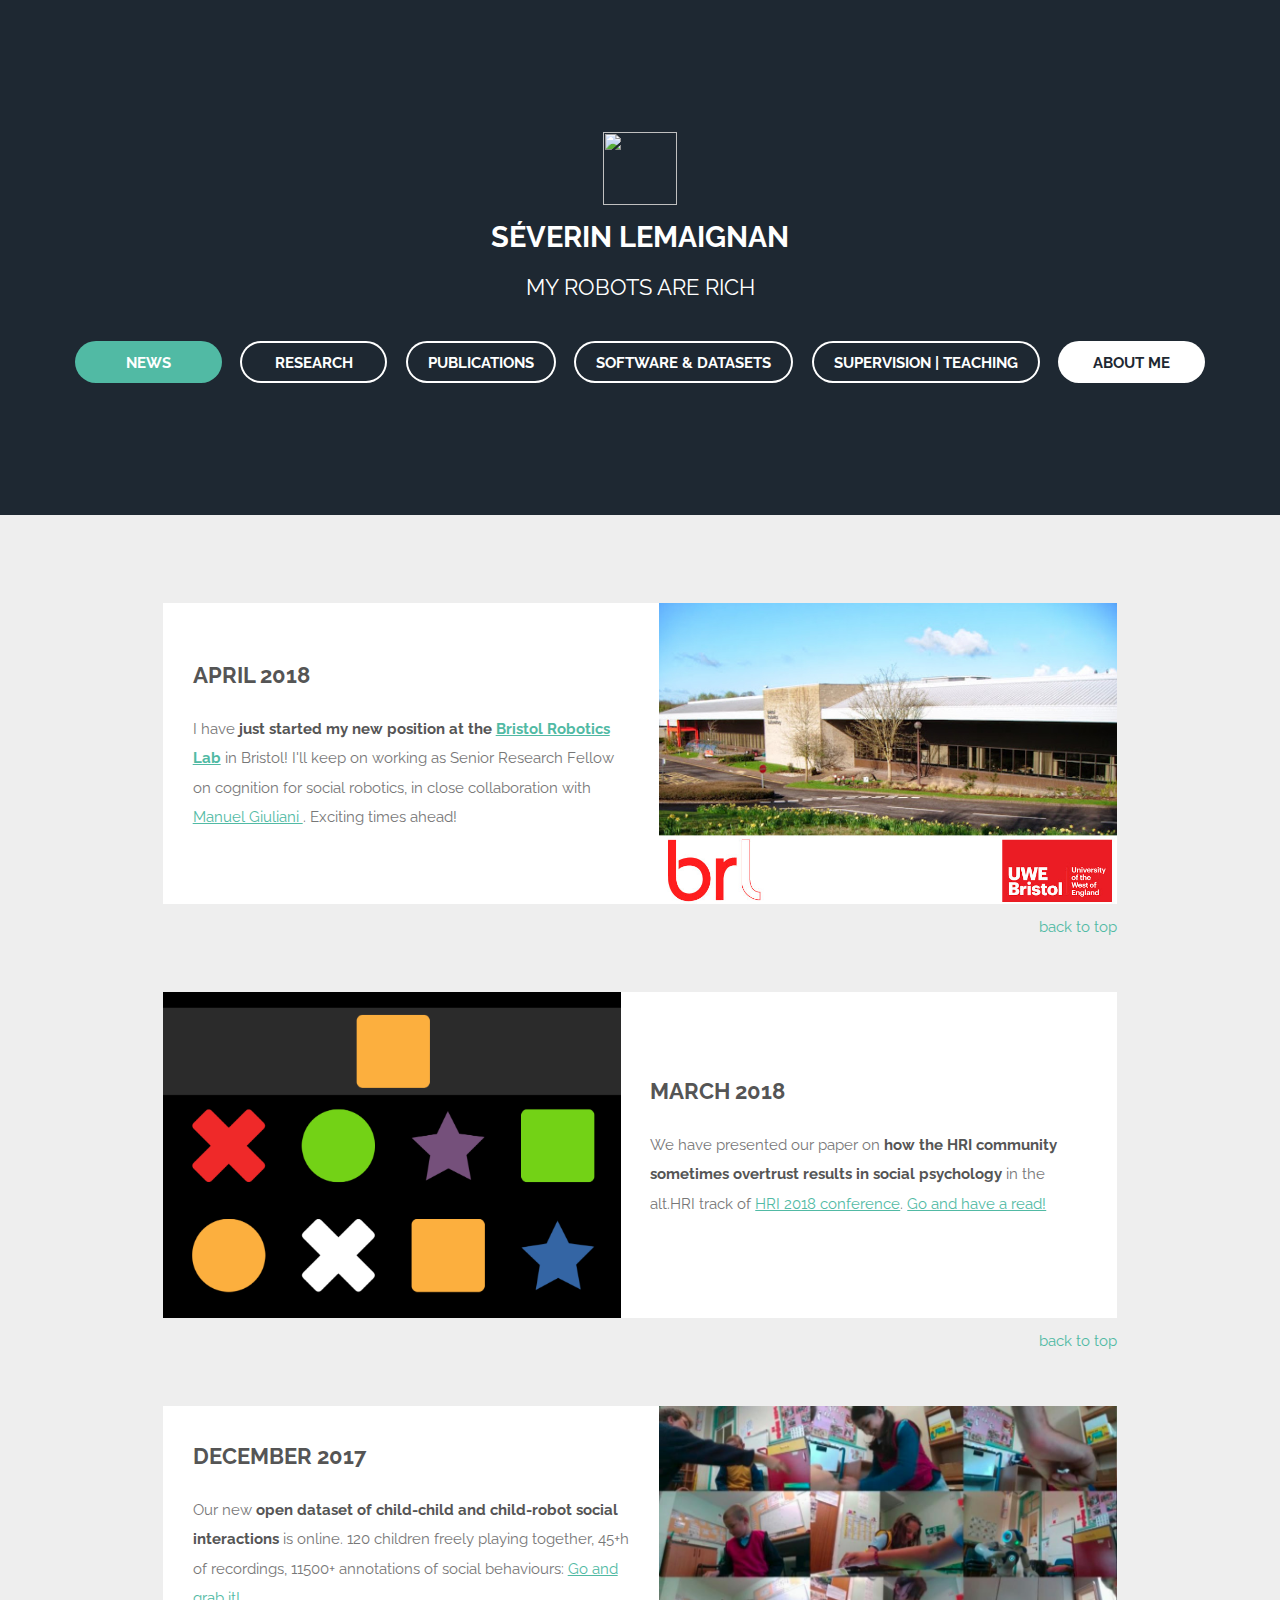
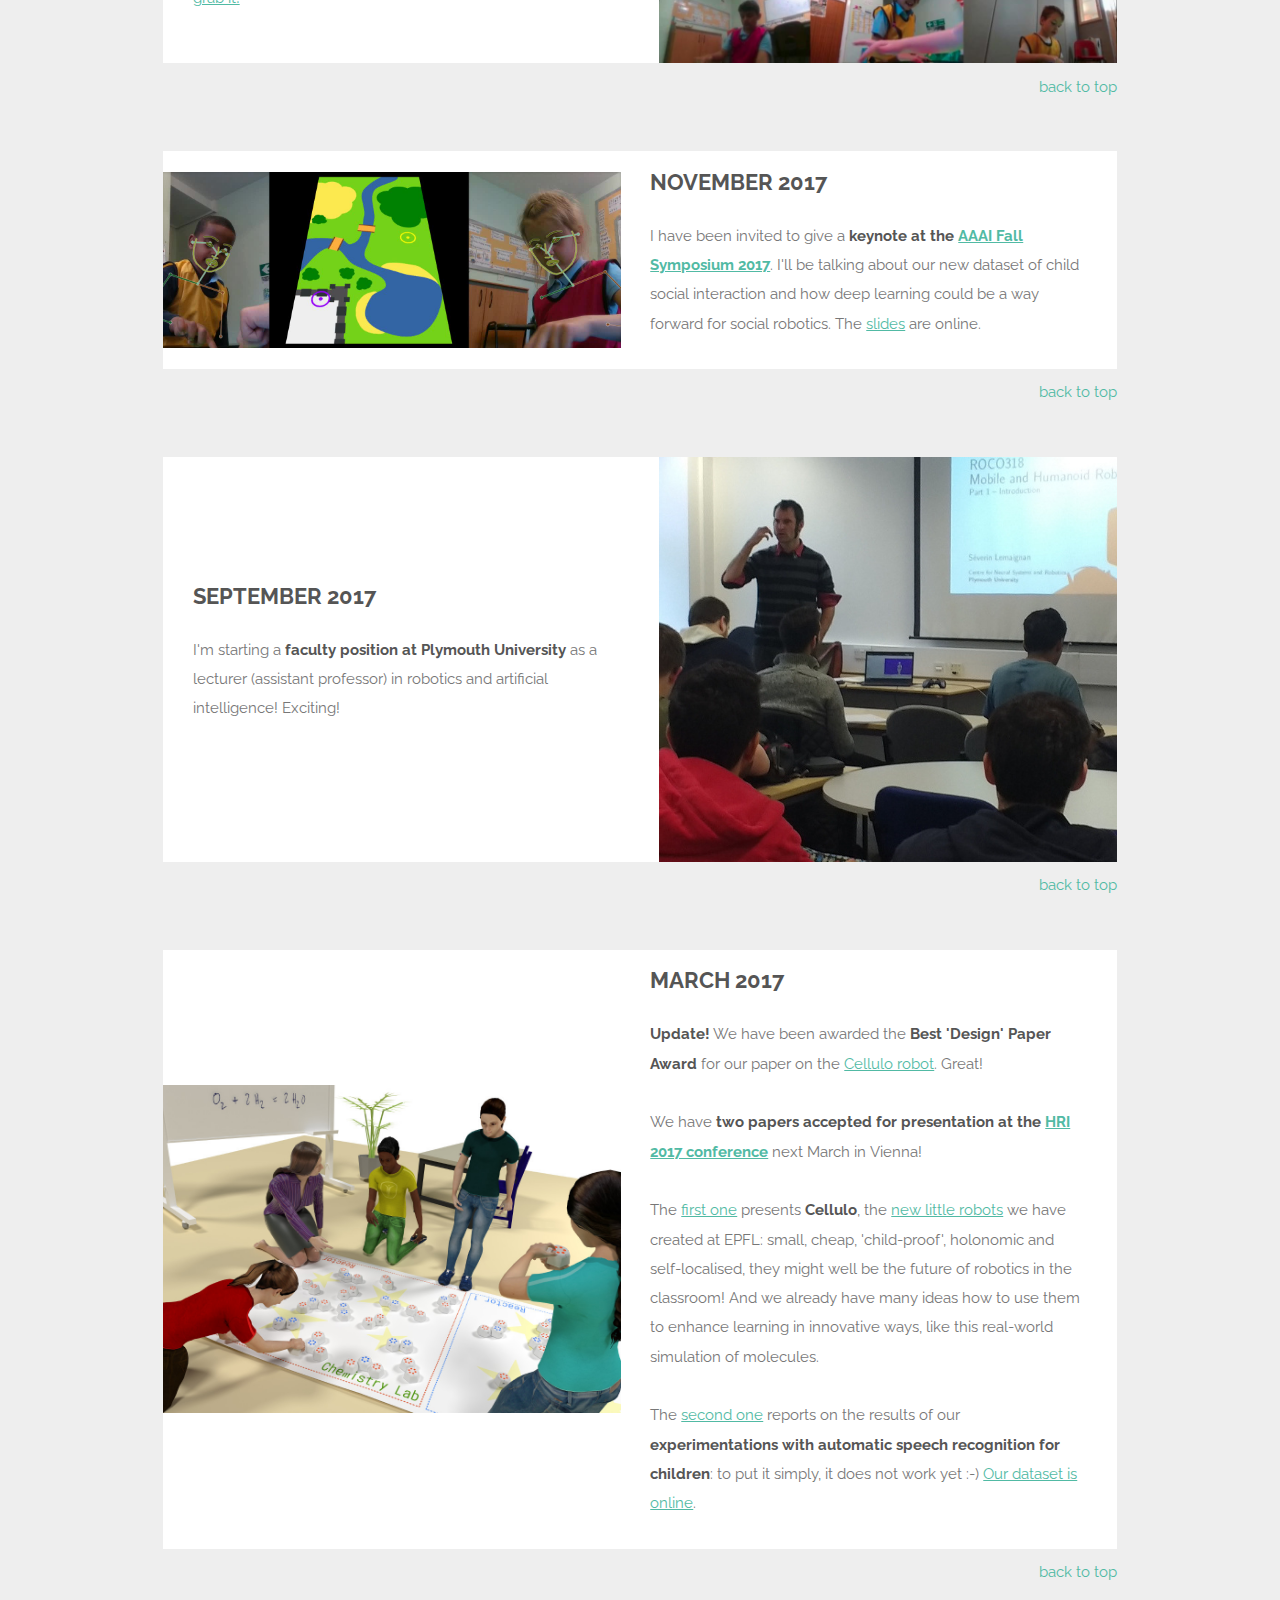
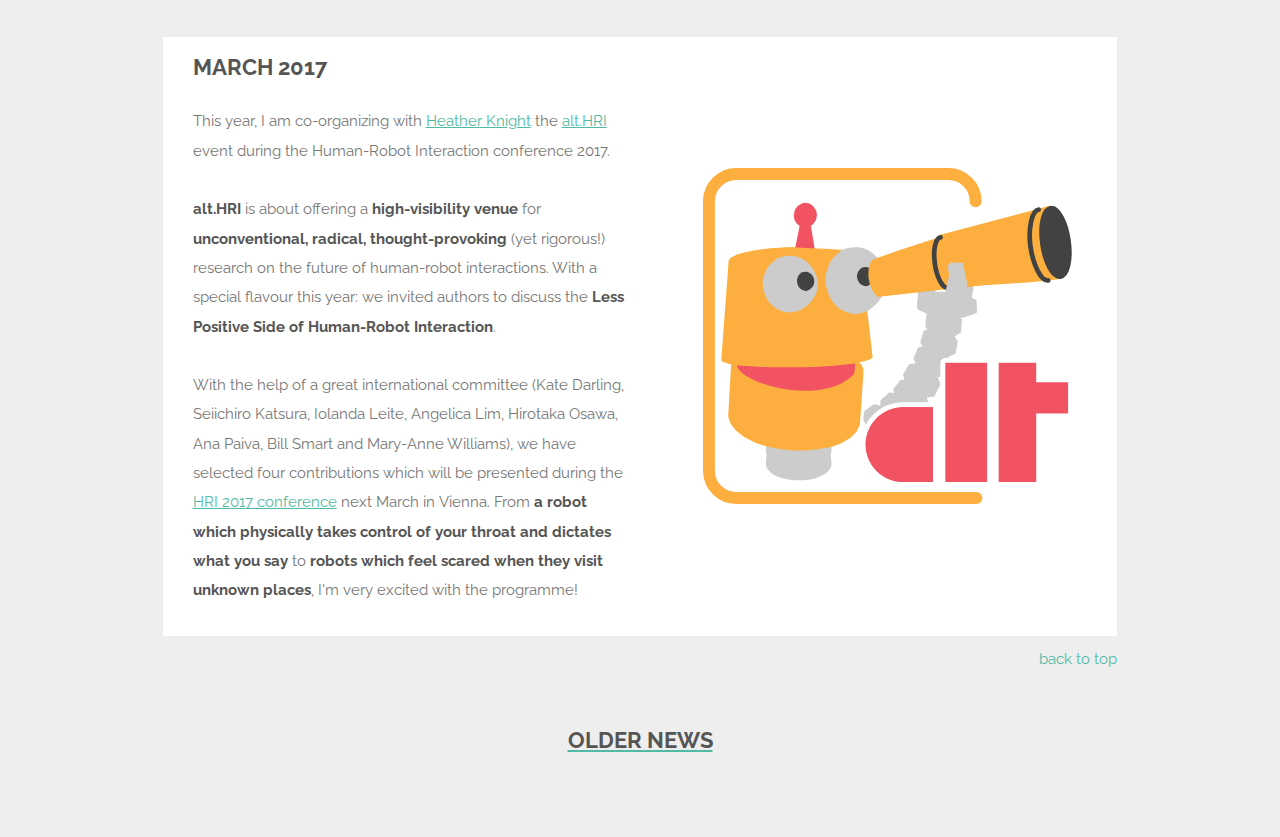
==== commit 927791e5: "Added news of me starting at BRL + split news into news + news archive" ====
--- a/index.html
+++ b/index.html
@@ -40,6 +40,25 @@
         <section id="news" class="wrapper style1">
             <div class="inner">
 
+                <article class="feature right">
+                    <span class="image"><img src="images/brl.jpg" alt="" /></span>
+                    <div class="content">
+                        <h2>April 2018</h2>
+                        <p>
+                        I have <strong>just started my new position at the <a
+                                href="http://www.brl.ac.uk" alt="BRL
+                                website">Bristol Robotics Lab</a></strong> in
+                        Bristol! I'll keep on working as Senior Research Fellow
+                        on cognition for social robotics, in close
+                        collaboration with <a
+                        href="http://www.manuelgiuliani.de/" alt="Manuel
+                        Giuliani website">Manuel Giuliani </a>. Exciting times
+                        ahead!  </p>
+                    </div>
+                </article>
+                <a href="#banner" class="back-to-top icon fa-level-up"> back to top</a>
+
+
                 <article class="feature left">
                     <span class="image"><img src="images/shape-matching.png" alt="" /></span>
                     <div class="content">
@@ -158,176 +177,6 @@
                     </div>
                 </article>
                 <a href="#banner" class="back-to-top icon fa-level-up"> back to top</a>
-
-                <article class="feature left">
-                    <span class="image"><img style="padding:3em;" src="images/social-learning.jpg" alt="Social learning: photo from the CoWriter project" /></span>
-
-                    <div class="content">
-                        <h2>January 2017</h2>
-                        <p>
-                        I am giving a short talk at the <a href="https://cognovo.eu/events/group-creativity-and-education.php" alt="Cognovo symposium on group creativity website">Cognovo's Symposium on Group Creativity and Education</a> on social robots and education ...or rather, "to be or not to be social" for a robot in a classroom.
-                        </p>
-
-                        <p>
-                        The slides (and Latex sources) can be <a href="https://github.com/severin-lemaignan/presentation-cognitive-robotics/raw/cognovo-symposium-jan-2017-epfl/presentation.education.pdf" alt="PDF of the presentation">downloaded from my GitHub repository</a>. Available under a Creative Commons license CC-BY-SA, as usual.
-                        </p>
-
-                    </div>
-                </article>
-                <a href="#banner" class="back-to-top icon fa-level-up"> back to top</a>
-
-                <article class="feature right">
-                    <span class="image"><img src="images/archi.png" alt="" /></span>
-                    <div class="content">
-                        <h2>July 2016</h2>
-                        <p>
-                        How robots can represent the world and the humans? how
-                        can they talk, plan, decide? It took us three years (!)
-                        but our rather big paper on <a
-                            href="publications.html#lemaignan2016artificial">artificial
-                            cognition for social human-robot
-                            interaction</a> is finally out! Have a look,
-                        I've put <a href="publis/lemaignan2016artificial.pdf">the PDF online</a>.
-
-                        </p>
-                    </div>
-                </article>
-                <a href="#banner" class="back-to-top icon fa-level-up"> back to top</a>
-
-                <article class="feature left">
-                    <span class="image"><img style="padding:3em;" src="images/hri2016-logo.png" alt="" /></span>
-
-                    <div class="content">
-                        <h2>March 2016</h2>
-                        <p>
-                        <strong>Update!</strong> We have been awarded the Best
-                        'Theory and Methods' Paper Award for our <a
-                            href="publications.html#lemaignan2016realtime">formalization
-                            of the idea of `With-me-ness'</a> in robotics.
-                        Fantastic!
-                        </p>
-
-                        <p>
-                        The annual <a
-                            href="http://humanrobotinteraction.org/2016/"
-                            alt="HRI2016 website">Human-Robot Interaction
-                        conference</a> is coming soon: I'll be flying New
-                    Zealand to present <a
-                        href="publications.html#lemaignan2016realtime">our last
-                        year's work on attention and engagement tracking</a>
-                    between humans and robots (nominated for the Best Paper
-                    award!).
-                        </p>
-
-                        <p>
-                        Alexis is going to present <a
-                            href="publications.html#jacq2016building">the
-                            results of 3 rather long studies</a> where we show
-                        that robots can indeed help children struggling with
-                        hand-writing.
-                        </p>
-
-                        <p>
-                        I'm also really glad to co-organize with <a
-                            href="paul-baxter.blogspot.co.uk/" alt="Paul Baxter
-                            website">Paul Baxter</a> the (co-located) <a
-                        href="https://sites.google.com/site/cogarch4socialhri2016/"
-                        alt="Website of the Workshop on Cognitive Architectures
-                    for Social HRI">2nd Intl. Workshop on Cognitive
-                    Architectures for Social HRI</a>.
-                        </p>
-
-                    </div>
-                </article>
-                <a href="#banner" class="back-to-top icon fa-level-up"> back to top</a>
-
-                <article class="feature right">
-                    <span class="image"><img src="images/plymouth-hoe.jpg" alt="" /></span>
-                    <div class="content">
-                        <h2>August 2015</h2>
-                        <p>
-                        Here we are! we've moved to Plymouth this summer, and I
-                        will soon start to work on a <a
-                         href="https://en.wikipedia.org/wiki/Theory_of_mind">Theory
-                         of Mind</a> for our robots, with <a
-                         href="http://tonybelpaeme.me/">Tony Belpaeme</a> at
-                        the University of Plymouth!
-                        </p>
-                    </div>
-                </article>
-                <a href="#banner" class="back-to-top icon fa-level-up"> back to top</a>
-
-
-                <article class="feature left">
-                    <iframe class="image"
-                            style="display:block;margin-left:auto;margin-right:auto;"
-                            width="400" height="300"
-                            src="https://www.youtube.com/embed/E_iozVysl5g"
-                            frameborder="0" allowfullscreen></iframe>
-
-                    <div class="content">
-                        <h2>March 2015</h2>
-                        <p>
-                        Thanks to a <a
-                            href="http://actu.epfl.ch/news/kids-and-robots-learn-to-write-together/"
-                            alt="COWriter press release">press release</a> by
-                        the EPFL media office, the <a
-                            href="http://chili.epfl.ch/cowriter" alt="CoWriter
-                            project homepage">CoWriter project</a> got a lot of
-                        media coverage this month!
-                        </p>
-
-                    </div>
-                </article>
-                <a href="#banner" class="back-to-top icon fa-level-up"> back to top</a>
-
-
-                <article class="feature right">
-                    <span class="image"><img style="padding:3em;" src="images/robot_false_beliefs.svg" alt="" /></span>
-                    <div class="content">
-                        <h2>March 2015</h2>
-                        <p>
-                        I presented two papers during the <a
-                         href="http://humanrobotinteraction.org/2015/">Human_Robot Interaction
-                         Conference</a>: one the the <a
-                         href="http://chili.epfl.ch/cowriter">CoWriter</a> project, one on new
-                     perspectives towards implementing a <a
-                         href="http://en.wikipedia.org/wiki/Theory_of_mind">Theory of Mind</a> for
-                     robots. Check the <a href="publications.html">Publications</a> section below to
-                     download the papers and the <a href="talks.html">Talks</a> section for the presentations.
-
-                        </p>
-                    </div>
-                </article>
-                <a href="#banner" class="back-to-top icon fa-level-up"> back to top</a>
-
-                <article class="feature left">
-                                      <div class="content">
-                        <h2>February 2015</h2>
-                        <p>
-                        <strong>On air!</strong> I've been interviewed for 25 min on the place of
-                        robots in our society by the Swiss national radio RTS. You can listen to the
-                        interview (in French!) <a
-                         href="http://www.rts.ch/la-1ere/programmes/tribu/6481891-tribu-du-06-02-2015.html"
-                         alt="RTS Tribu on robots">online</a>.
-                        </p>
-                    </div>
-                </article>
-                <a href="#banner" class="back-to-top icon fa-level-up"> back to top</a>
-
-
-                <article class="feature left">
-                    <span class="image"><img src="images/itn.jpg" alt="" /></span>
-                    <div class="content">
-                        <h2>February 2015</h2>
-                        <p>
-                        I've been awarded a <strong>Marie Skłodowska-Curie fellowship</strong> to work on the Theory of Mind for robots with <a href="http://tonybelpaeme.me/">Tony Belpaeme</a> at the University of Plymouth (and <a href="http://orcid.org/0000-0001-9572-6653">Claire</a> got one as well!). We are moving to UK next summer!
-                        </p>
-
-                    </div>
-                </article>
-                <a href="#banner" class="back-to-top icon fa-level-up"> back to top</a>
-
 
 <!--
 <p>
@@ -350,6 +199,10 @@
 
 
 
+            </div>
+
+            <div style="text-align:center;">
+            <a href="oldnews.html" alt="Link to older news"><h2>Older news</h2></a>
             </div>
         </section>
 
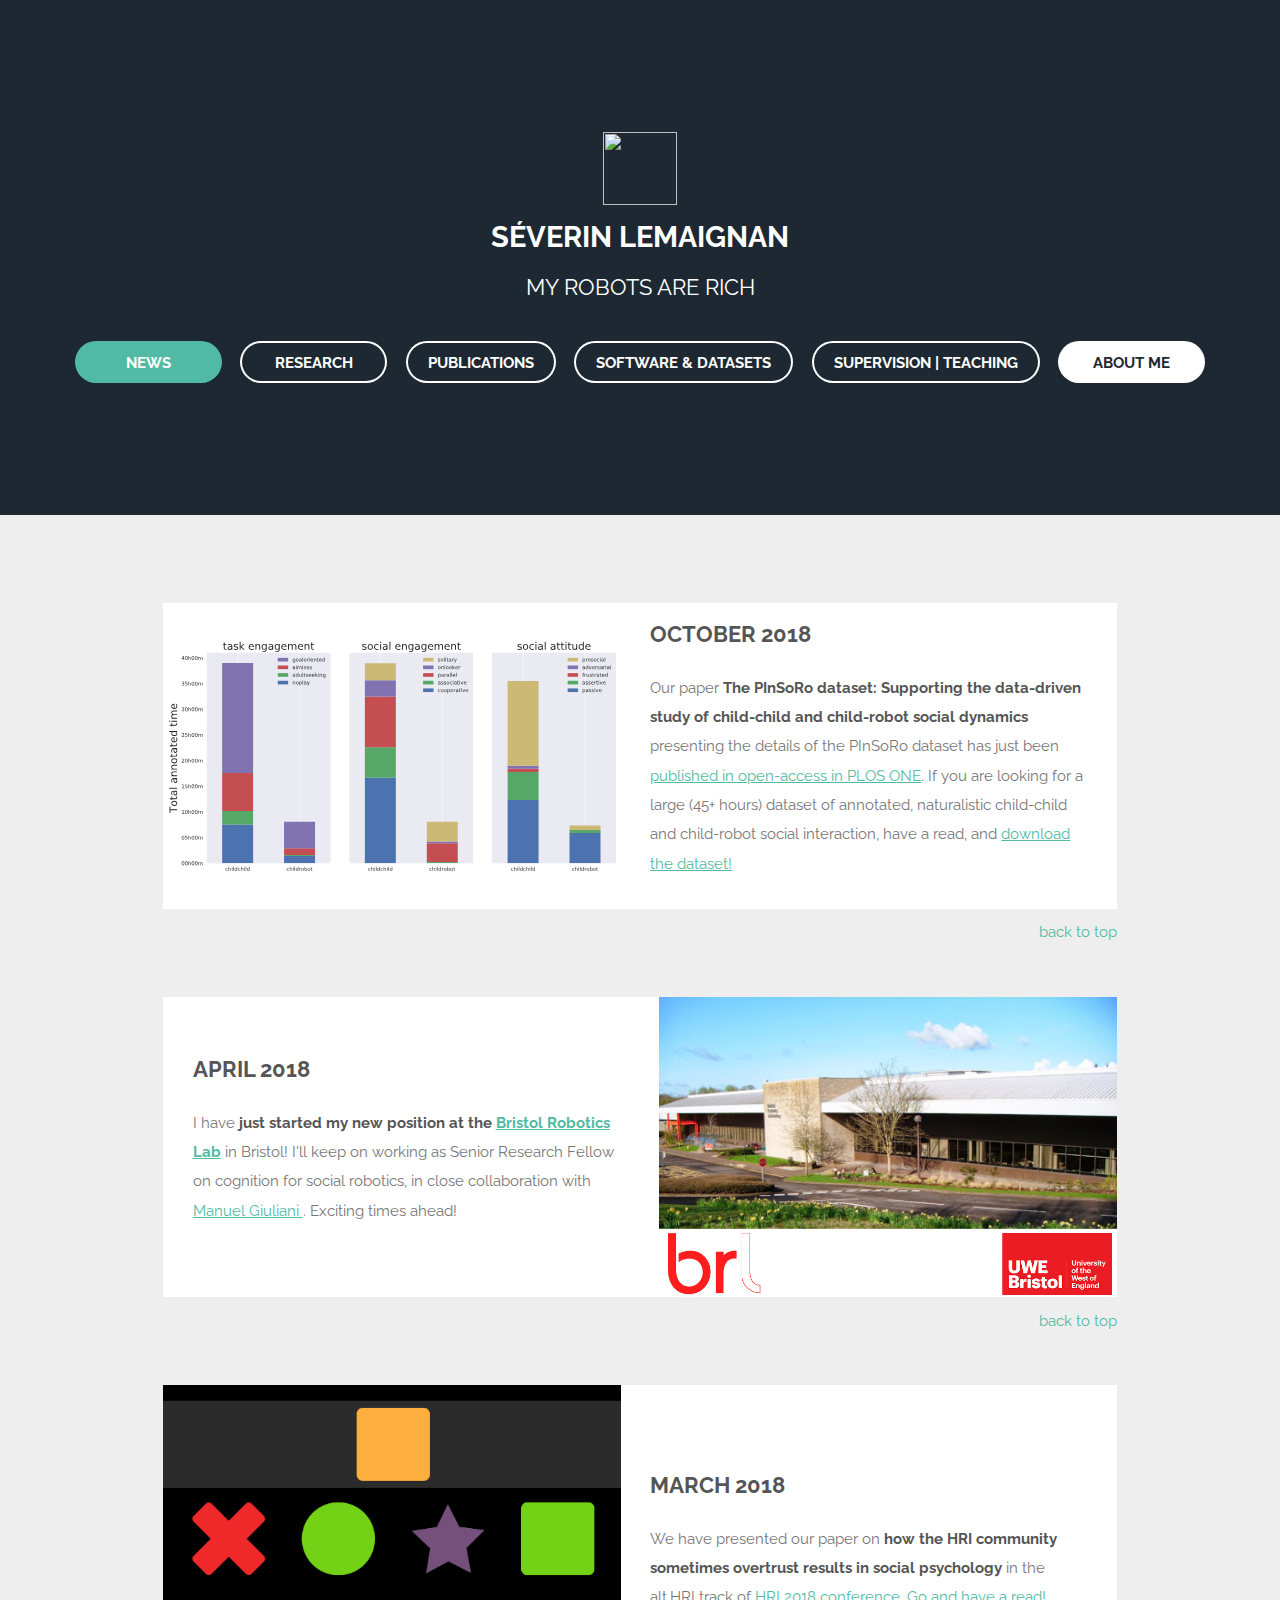
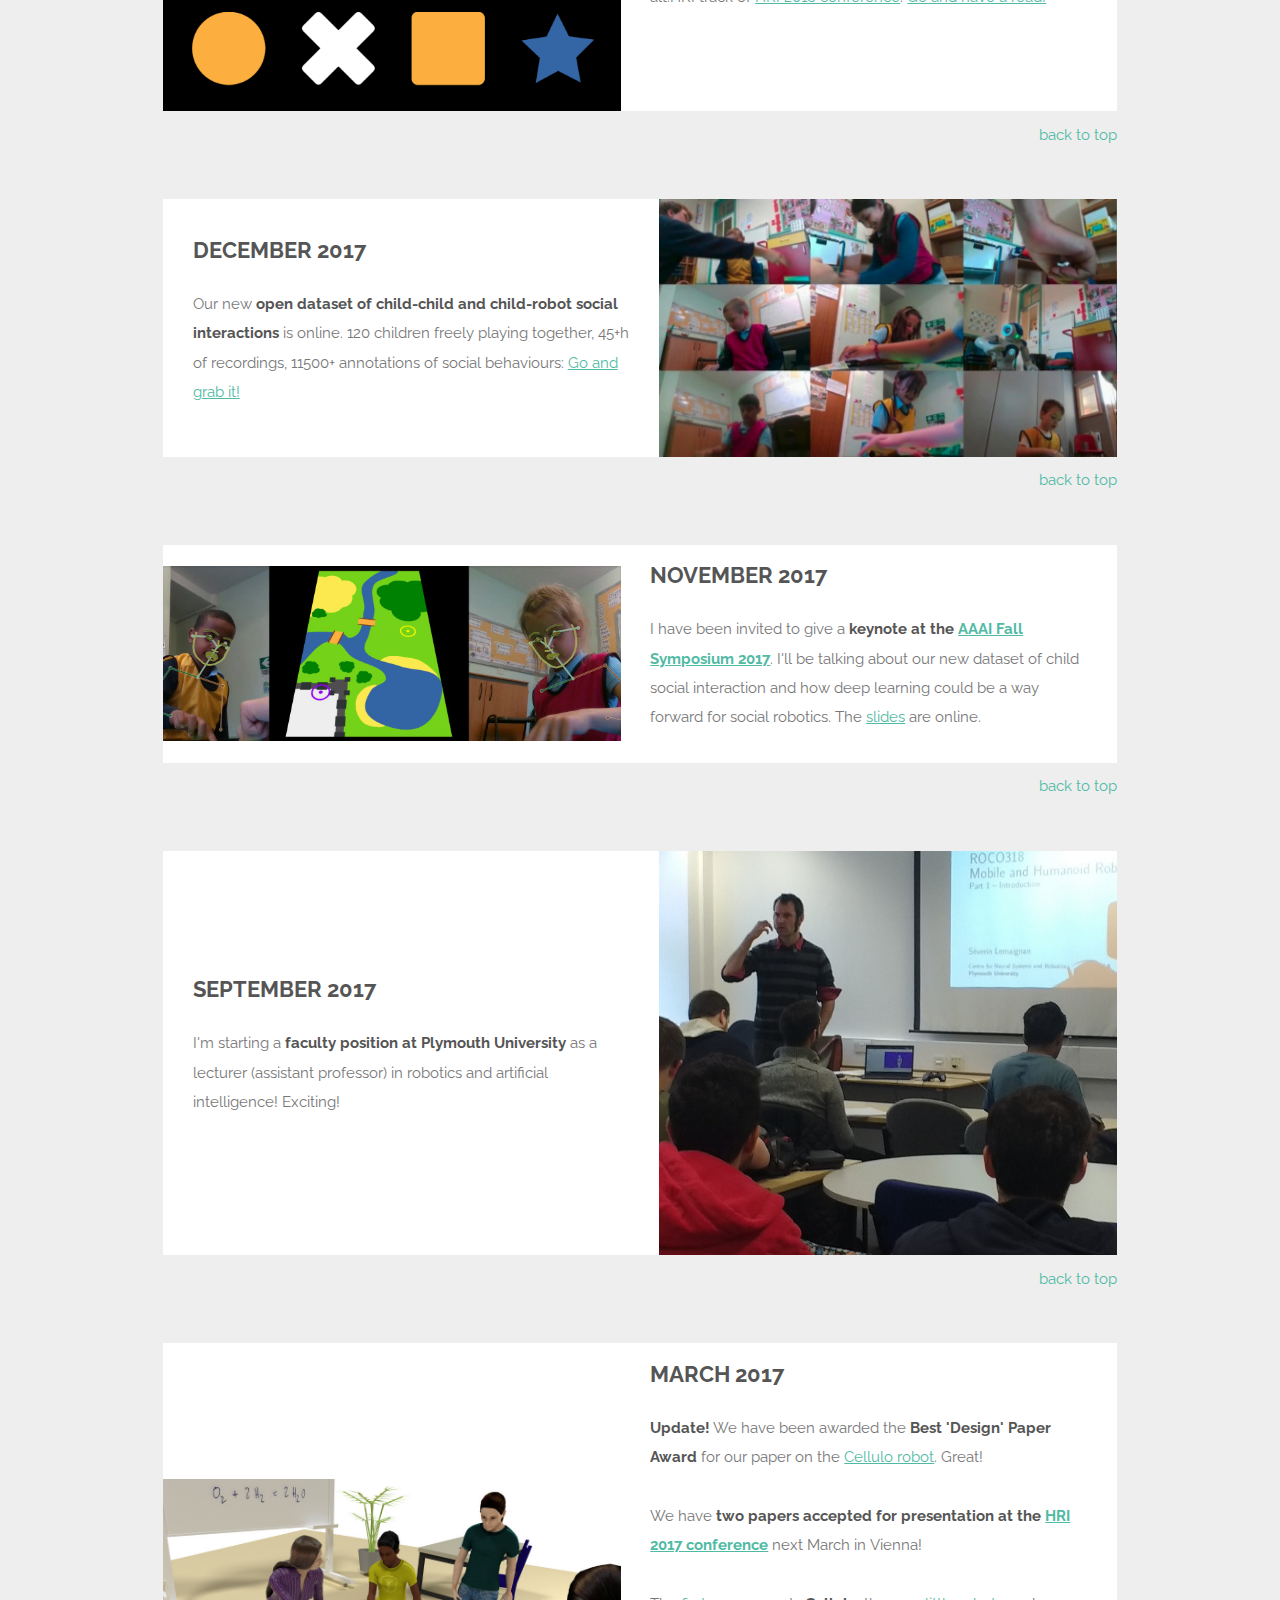
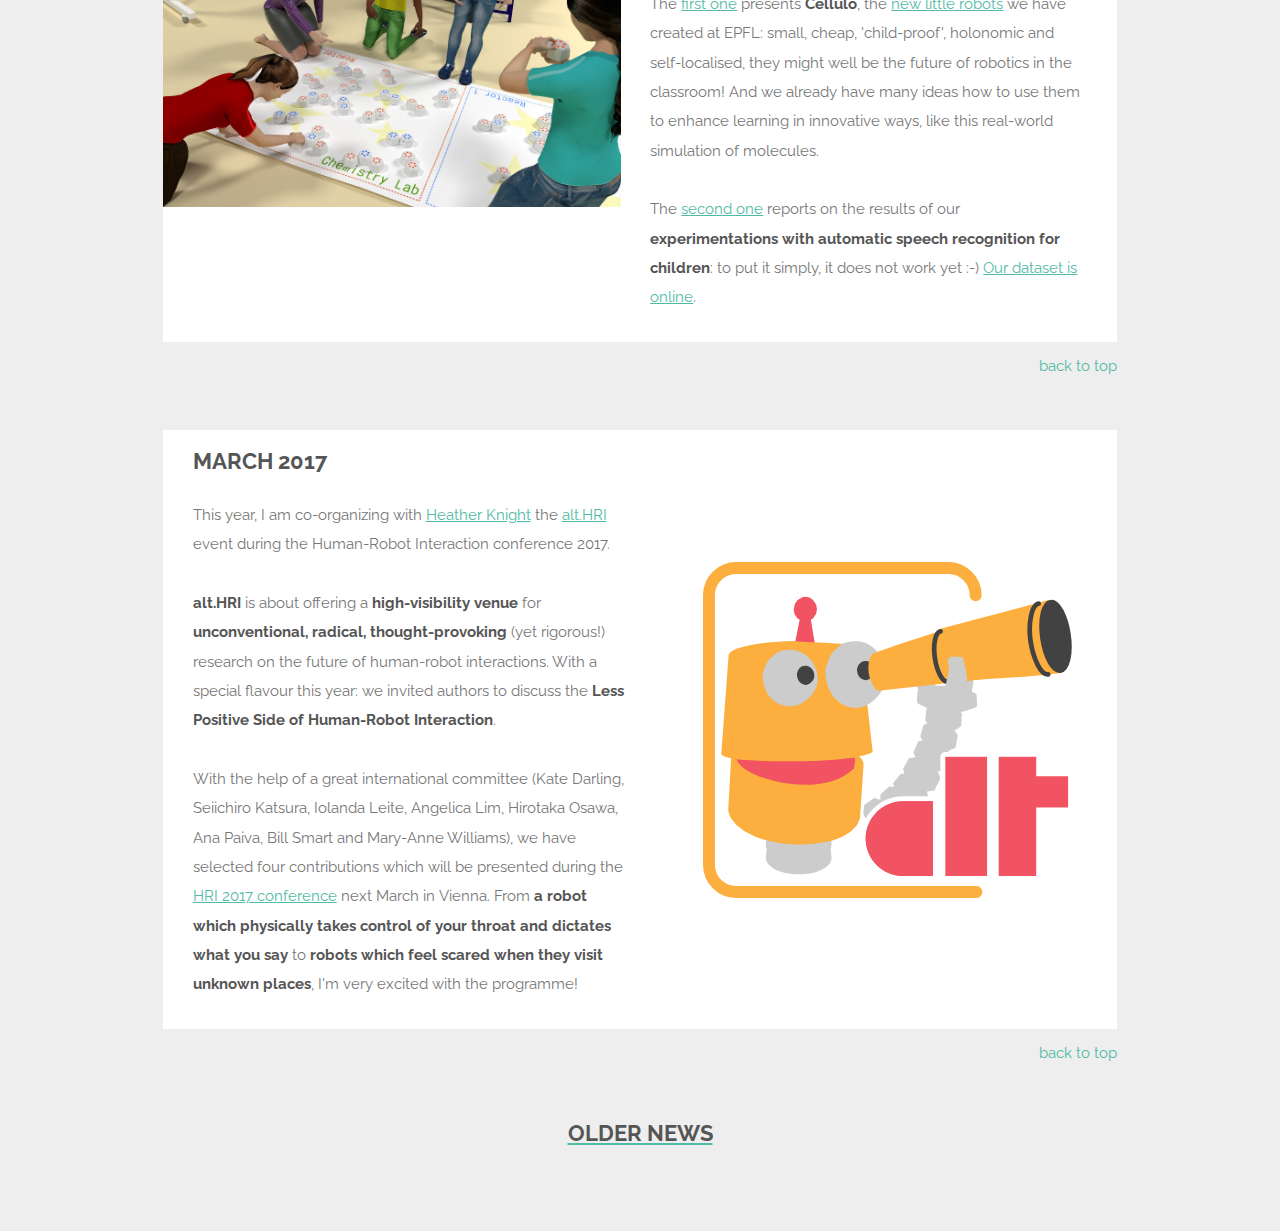
==== commit 8fc5c4e2: "Added news about PInSoRo paper" ====
--- a/index.html
+++ b/index.html
@@ -39,6 +39,26 @@
         <!-- One -->
         <section id="news" class="wrapper style1">
             <div class="inner">
+
+                <article class="feature left">
+                    <span class="image"><img src="images/pinsoro_annotations.svg" alt="Repartitions of social annotations in the PInSoRo dataset" /></span>
+                    <div class="content">
+                        <h2>October 2018</h2>
+                        <p>
+			Our paper <strong>The PInSoRo dataset: Supporting the
+			data-driven study of child-child and child-robot social dynamics</strong>
+			presenting the details of the PInSoRo dataset has just been <a
+			href="https://doi.org/10.1371/journal.pone.0205999" alt="Link to the PInSoRo
+			paper">published in open-access in PLOS ONE</a>. If you are looking for a large
+			(45+ hours) dataset of annotated, naturalistic child-child and child-robot
+			social interaction, have a read, and <a
+			href="https://freeplay-sandbox.github.io">download the dataset!</a>
+			</p>
+
+                    </div>
+                </article>
+                <a href="#banner" class="back-to-top icon fa-level-up"> back to top</a>
+
 
                 <article class="feature right">
                     <span class="image"><img src="images/brl.jpg" alt="" /></span>
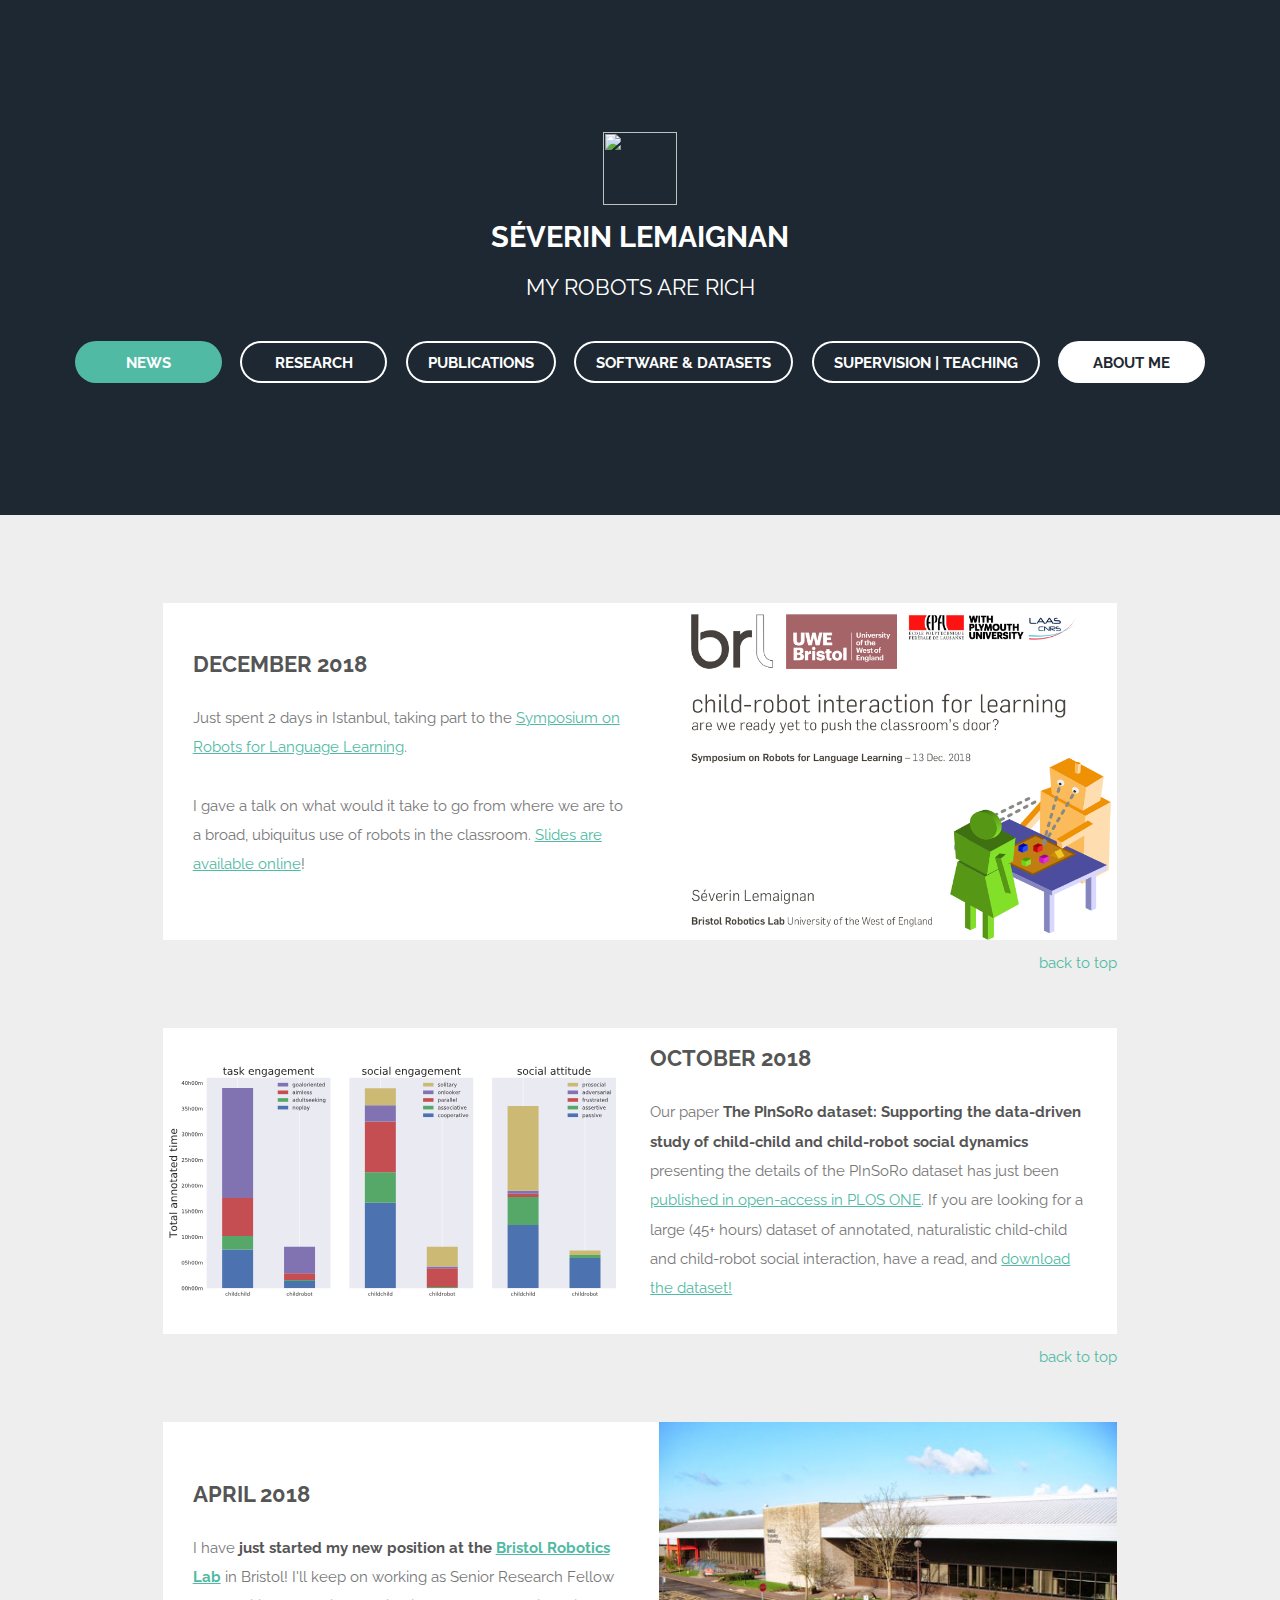
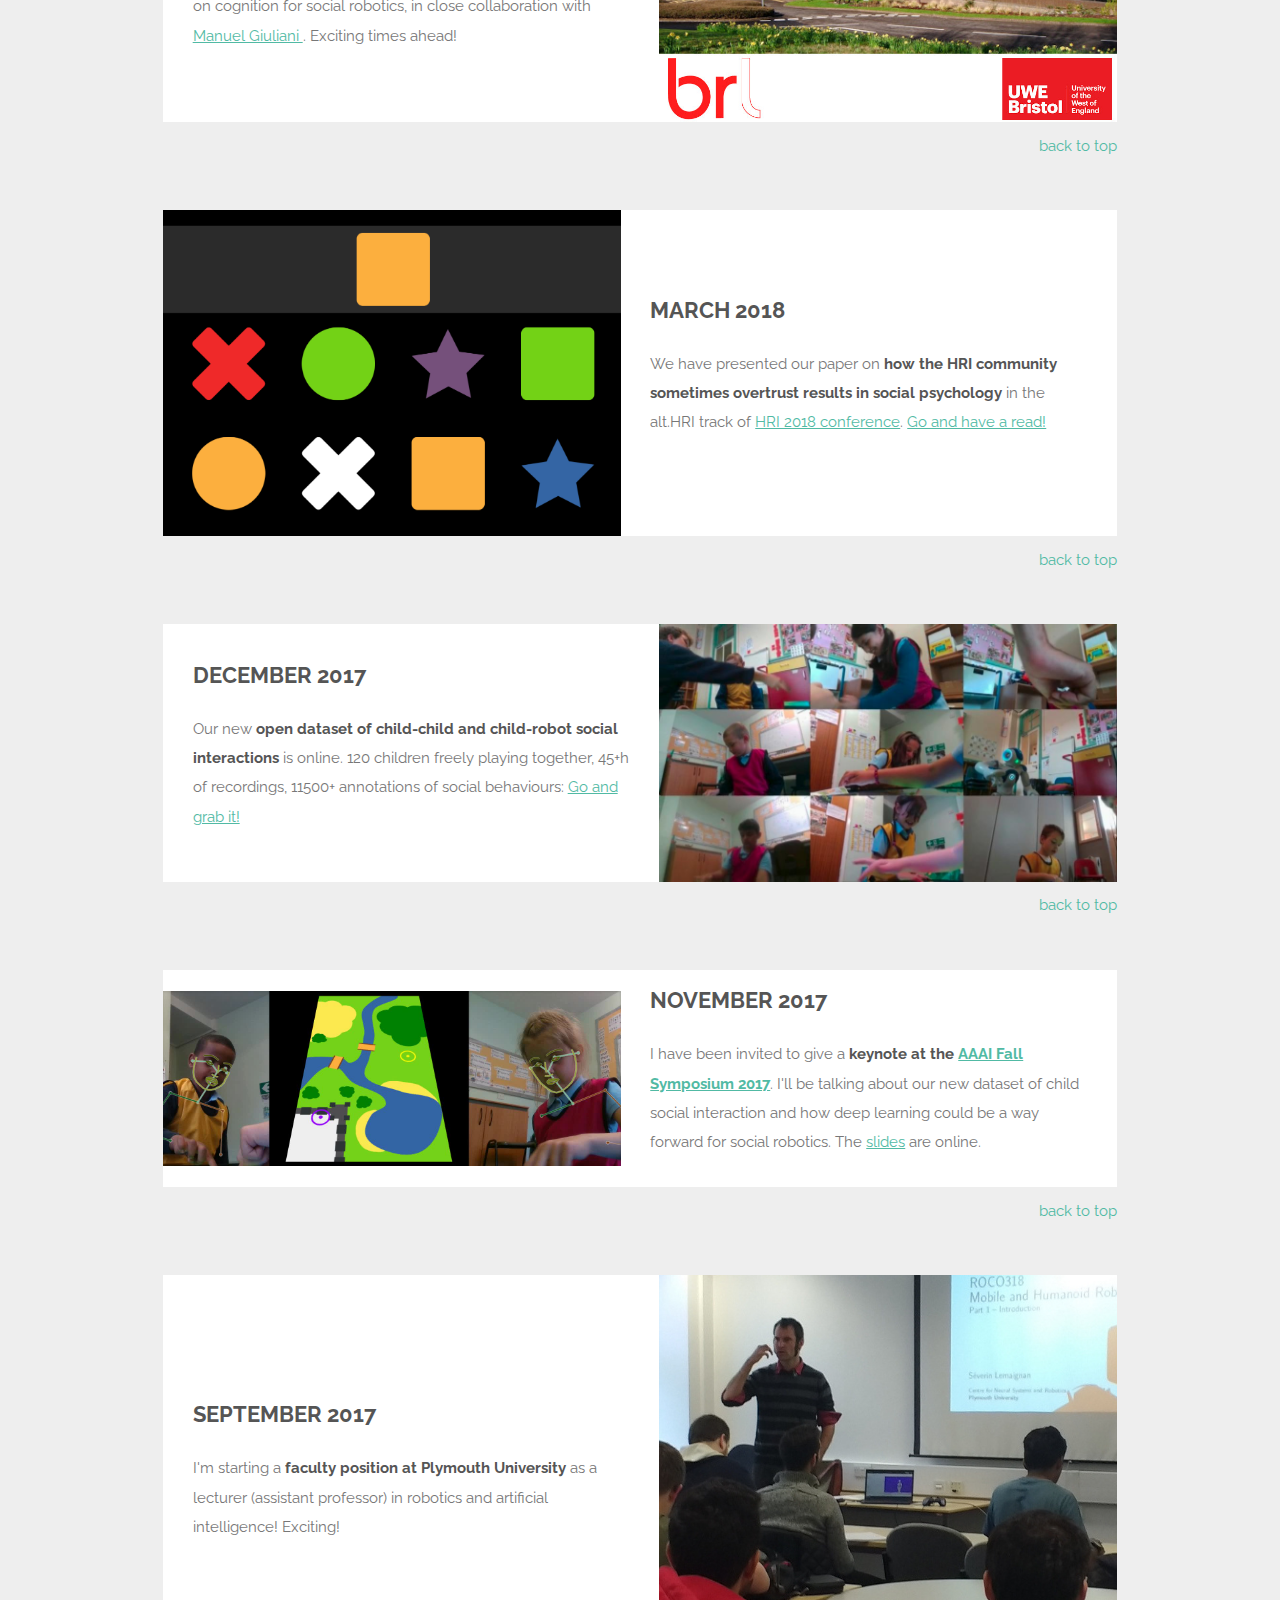
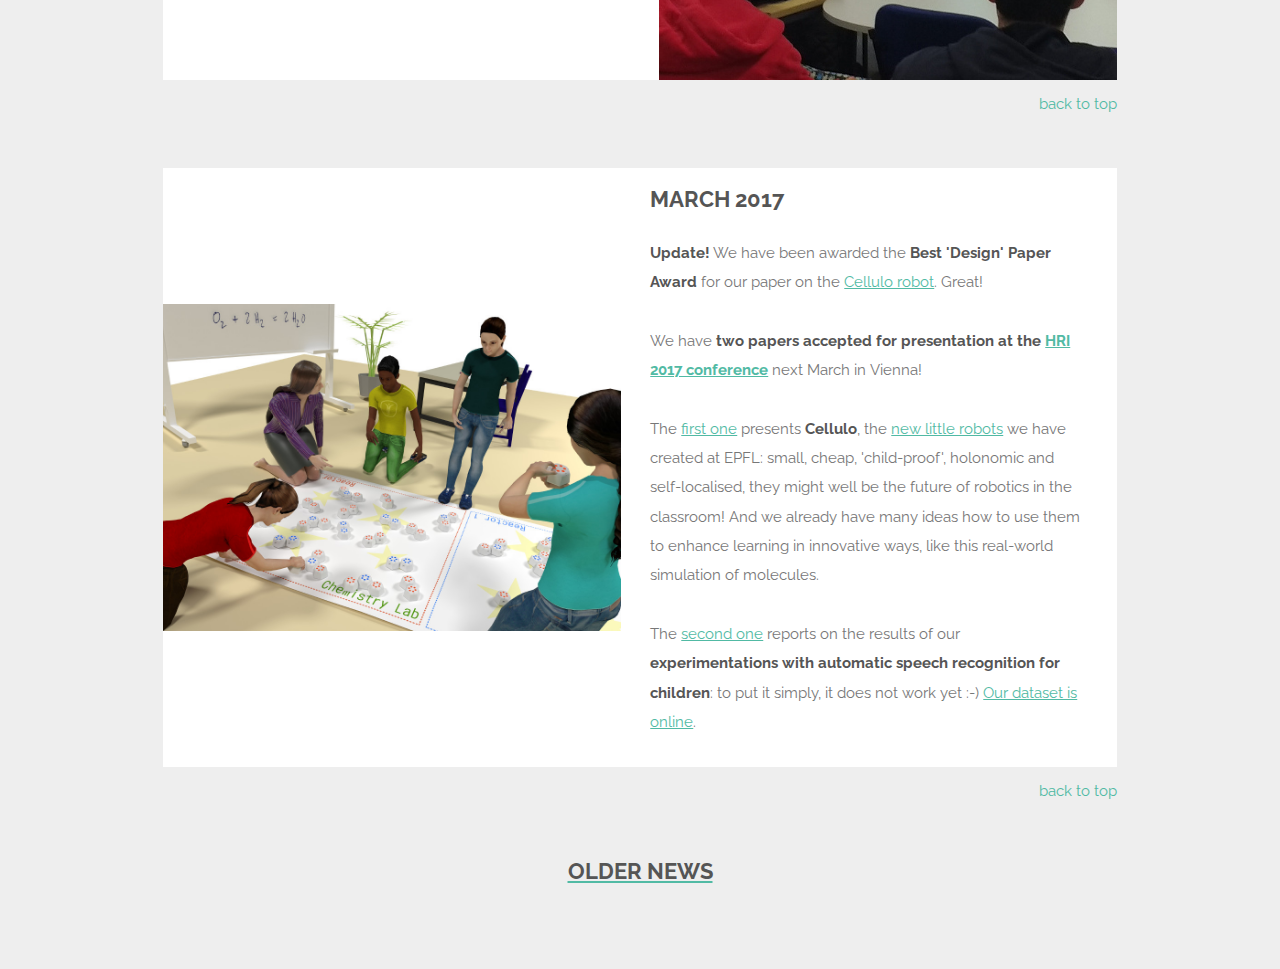
==== commit 9c8d8a6a: "Added news of the Symposium on Language learning" ====
--- a/index.html
+++ b/index.html
@@ -40,24 +40,48 @@
         <section id="news" class="wrapper style1">
             <div class="inner">
 
+                <article class="feature right">
+                    <span class="image"><img src="images/robots-classroom-slides.png" alt="" /></span>
+                    <div class="content">
+                        <h2>December 2018</h2>
+                        <p>
+                        Just spent 2 days in Istanbul, taking part to the <a
+                            href="https://sites.google.com/view/l2torsymposium/home">Symposium
+                            on Robots for Language Learning</a>.
+
+                        </p>
+
+                        <p>
+                        I gave a talk on what would it take to go from where we
+                        are to a broad, ubiquitus use of robots in the
+                        classroom. <a
+                            href="https://github.com/severin-lemaignan/l2tor-symposium2018-technical-challenges-cri">Slides
+                            are available online</a>!
+
+                        </p>
+                    </div>
+                </article>
+                <a href="#banner" class="back-to-top icon fa-level-up"> back to top</a>
+
                 <article class="feature left">
                     <span class="image"><img src="images/pinsoro_annotations.svg" alt="Repartitions of social annotations in the PInSoRo dataset" /></span>
                     <div class="content">
                         <h2>October 2018</h2>
                         <p>
-			Our paper <strong>The PInSoRo dataset: Supporting the
-			data-driven study of child-child and child-robot social dynamics</strong>
-			presenting the details of the PInSoRo dataset has just been <a
-			href="https://doi.org/10.1371/journal.pone.0205999" alt="Link to the PInSoRo
-			paper">published in open-access in PLOS ONE</a>. If you are looking for a large
-			(45+ hours) dataset of annotated, naturalistic child-child and child-robot
-			social interaction, have a read, and <a
-			href="https://freeplay-sandbox.github.io">download the dataset!</a>
-			</p>
-
-                    </div>
-                </article>
-                <a href="#banner" class="back-to-top icon fa-level-up"> back to top</a>
+                        Our paper <strong>The PInSoRo dataset: Supporting the
+                            data-driven study of child-child and child-robot social dynamics</strong>
+                        presenting the details of the PInSoRo dataset has just been <a
+                         href="https://doi.org/10.1371/journal.pone.0205999" alt="Link to the PInSoRo
+                         paper">published in open-access in PLOS ONE</a>. If you are looking for a large
+                     (45+ hours) dataset of annotated, naturalistic child-child and child-robot
+                     social interaction, have a read, and <a
+                                                                             href="https://freeplay-sandbox.github.io">download the dataset!</a>
+                        </p>
+
+                    </div>
+                </article>
+                <a href="#banner" class="back-to-top icon fa-level-up"> back to top</a>
+
 
 
                 <article class="feature right">
@@ -168,35 +192,6 @@
                 </article>
                 <a href="#banner" class="back-to-top icon fa-level-up"> back to top</a>
 
-
-                <article class="feature right">
-                    <span class="image"><img style="padding:3em;" src="images/althri-logo.svg" alt="alt.HRI logo" /></span>
-
-                    <div class="content">
-                        <h2>March 2017</h2>
-                        <p>
-                        This year, I am co-organizing with <a href="http://www.marilynmonrobot.com/" alt="Heather Knight homepage">Heather 
-                        Knight</a> the <a href="http://humanrobotinteraction.org/2017/authors/alt-hri/" alt="alt.HRI official page">alt.HRI</a> 
-                        event during the Human-Robot Interaction conference 2017.
-                        </p>
-
-                        <p>
-                        <strong>alt.HRI</strong> is about offering a <strong>high-visibility venue</strong> for <strong>unconventional, radical,
-                            thought-provoking</strong> (yet rigorous!) research on the future of human-robot interactions. With a special flavour 
-                        this year: we invited authors to discuss the <strong>Less Positive Side of Human-Robot Interaction</strong>.
-                        </p>
-
-                        <p>
-                        With the help of a great international committee (Kate Darling, Seiichiro Katsura, Iolanda Leite, Angelica Lim, Hirotaka Osawa, 
-                        Ana Paiva, Bill Smart and Mary-Anne Williams), we have selected four contributions which will be presented during the 
-                        <a href="http://humanrobotinteraction.org/2017/" alt="HRI 2017 official webpage">HRI 2017 conference</a> next March in Vienna. 
-                        From <strong>a robot which physically takes control of your throat and dictates what you say</strong> to <strong>robots which 
-                            feel scared when they visit unknown places</strong>, I'm very excited with the programme!
-                        </p>
-
-                    </div>
-                </article>
-                <a href="#banner" class="back-to-top icon fa-level-up"> back to top</a>
 
 <!--
 <p>
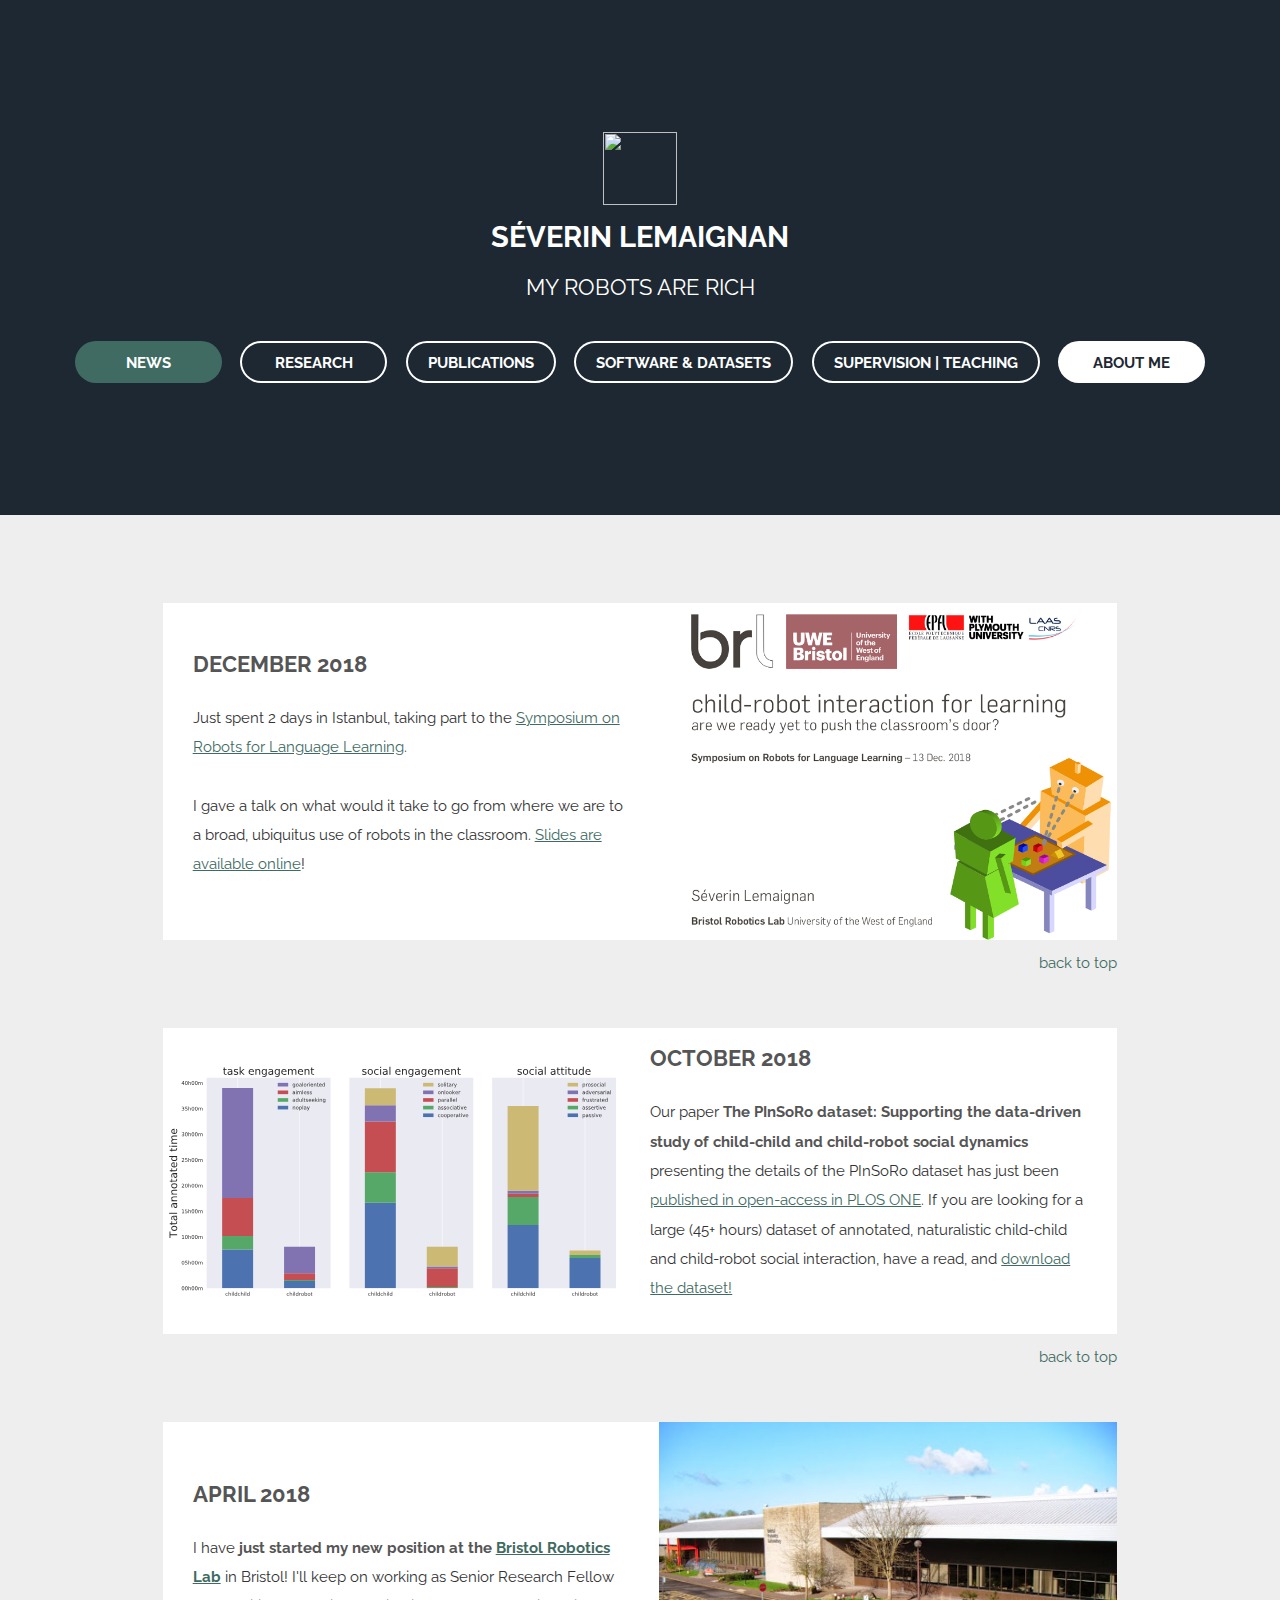
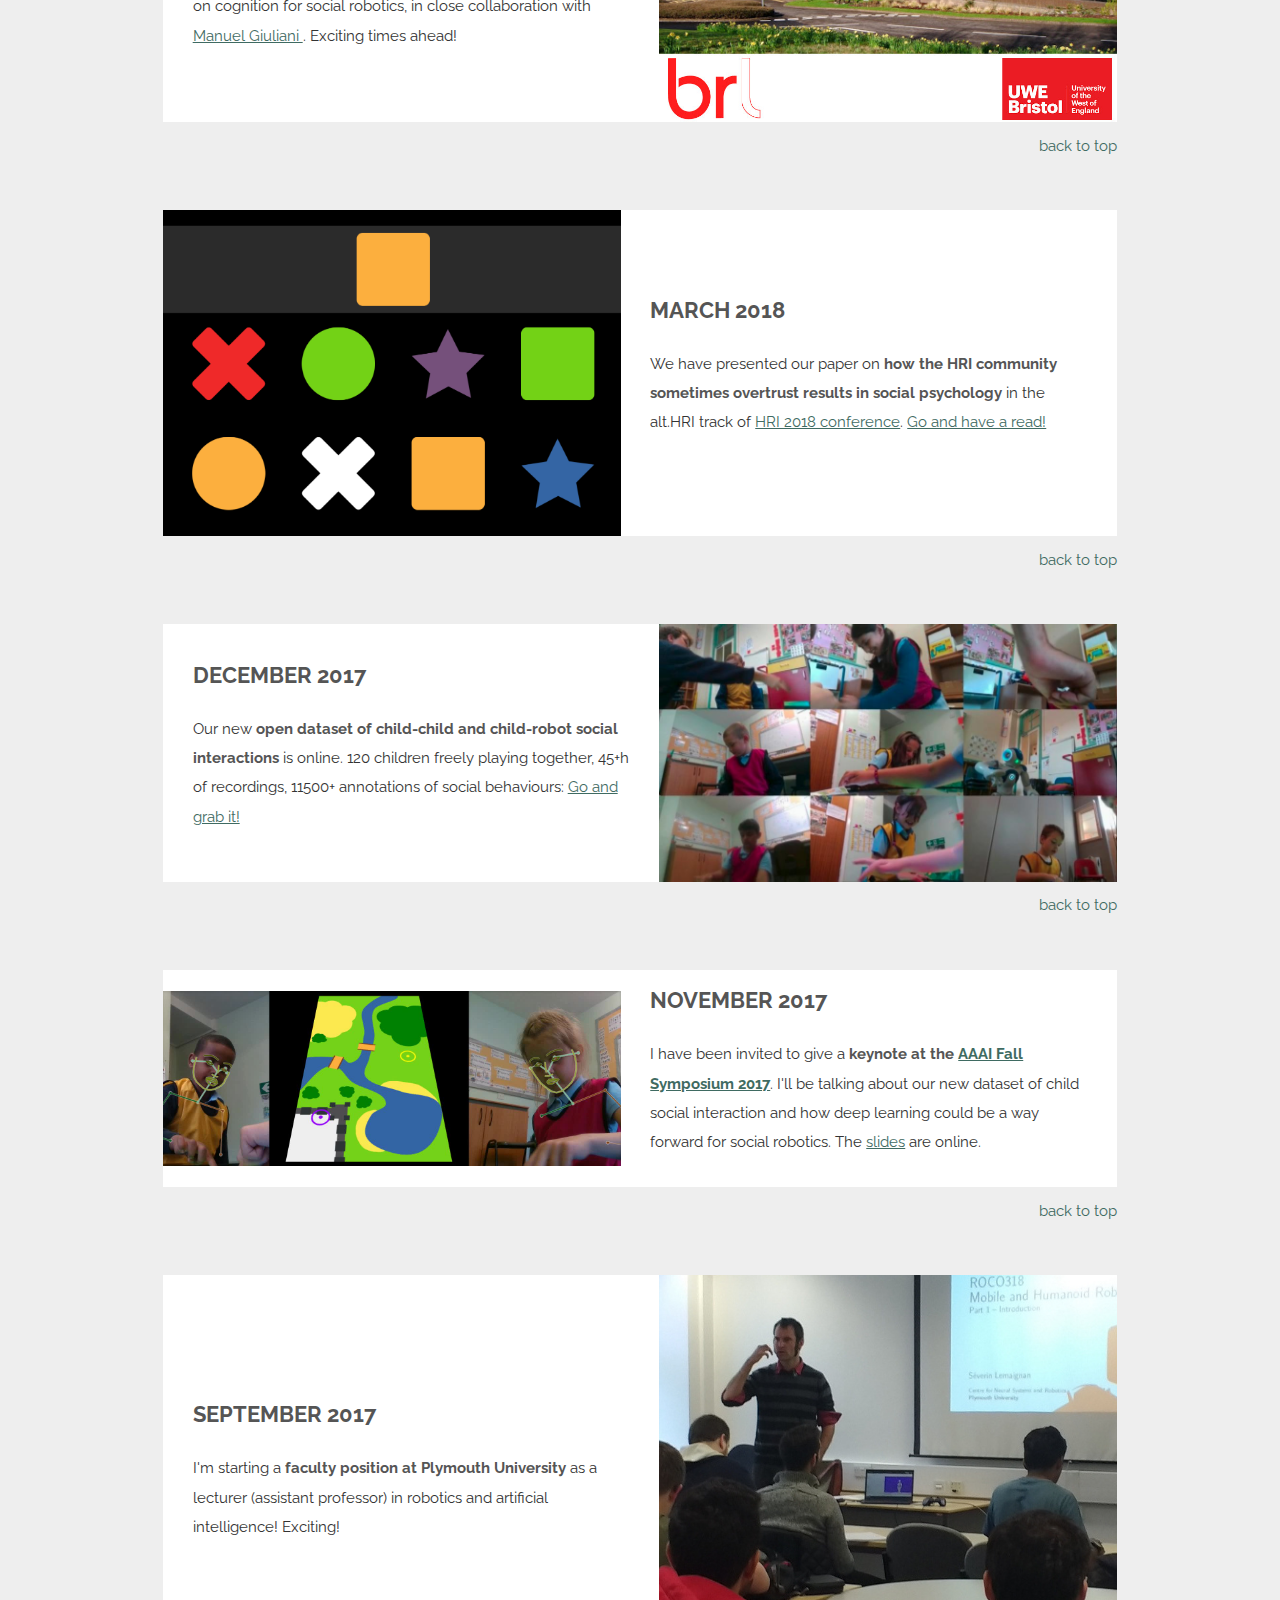
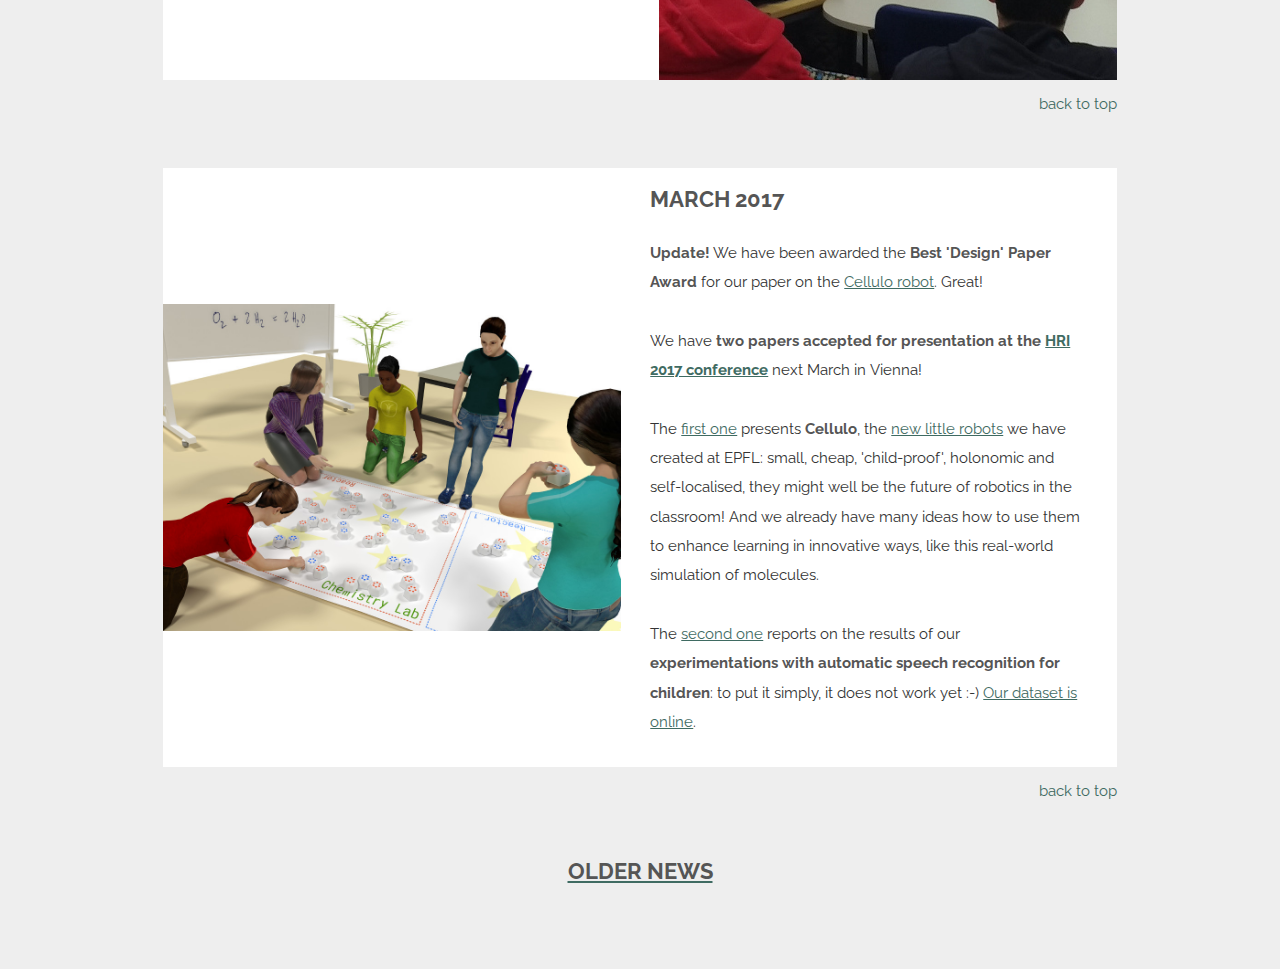
==== commit 83e27671: "Improved accessibility a bit" ====
--- a/index.html
+++ b/index.html
@@ -4,7 +4,7 @@
     templated.co @templatedco
     Released for free under the Creative Commons Attribution 3.0 license (templated.co/license)
 -->
-<html>
+<html lang="en">
     <head>
         <title>Séverin Lemaignan - Academic Homepage</title>
         <meta charset="utf-8" />
--- a/assets/css/main.css
+++ b/assets/css/main.css
@@ -1,5 +1,9 @@
 @charset "UTF-8";
-@import url(font-awesome.min.css);
+/*
+ * import fontawesome
+ */
+@import url(all.min.css);
+
 @import url("https://fonts.googleapis.com/css?family=Raleway:400,500,700");
 
 /*
@@ -1658,7 +1662,7 @@
 
 	body {
 		background-color: #fff;
-		color: #777;
+		color: #333;
 	}
 
 	body, input, select, textarea {
@@ -1836,7 +1840,7 @@
 	}
 
 	a {
-		color: #51BAA4;
+		color: #3F6B62;
 	}
 
 	strong, b {
@@ -2145,8 +2149,8 @@
 		input[type="email"]:focus,
 		select:focus,
 		textarea:focus {
-			border-color: #51BAA4;
-			box-shadow: 0 0 0 1px #51BAA4;
+			border-color: #3F6B62;
+			box-shadow: 0 0 0 1px #3F6B62;
 		}
 
 	.select-wrapper:before {
@@ -2167,14 +2171,14 @@
 	input[type="checkbox"]:checked + label:before,
 	input[type="radio"]:checked + label:before {
 		background-color: rgba(144, 144, 144, 0.075);
-		border-color: #51BAA4;
+		border-color: #3F6B62;
 		color: #25383B;
 	}
 
 	input[type="checkbox"]:focus + label:before,
 	input[type="radio"]:focus + label:before {
-		border-color: #51BAA4;
-		box-shadow: 0 0 0 1px #51BAA4;
+		border-color: #3F6B62;
+		box-shadow: 0 0 0 1px #3F6B62;
 	}
 
 	::-webkit-input-placeholder {
@@ -2737,7 +2741,7 @@
 		input[type="button"].special,
 		button.special,
 		.button.special {
-			background-color: #51BAA4;
+			background-color: #3F6B62;
 			box-shadow: none;
 			color: #fff !important;
 		}
@@ -2764,8 +2768,8 @@
 		button.alt,
 		.button.alt {
 			background-color: transparent;
-			box-shadow: inset 0 0 0 2px #51BAA4;
-			color: #51BAA4 !important;
+			box-shadow: inset 0 0 0 2px #3F6B62;
+			color: #3F6B62 !important;
 		}
 
 			input[type="submit"].alt:hover,
@@ -2942,7 +2946,7 @@
 
 		.wrapper.style1 {
 			background-color: #EEE;
-			color: #777;
+			color: #333;
 		}
 
 			.wrapper.style1 input, .wrapper.style1 select, .wrapper.style1 textarea {
@@ -2950,7 +2954,7 @@
 			}
 
 			.wrapper.style1 a {
-				color: #51BAA4;
+				color: #3F6B62;
 			}
 
 			.wrapper.style1 strong, .wrapper.style1 b {
@@ -3001,8 +3005,8 @@
 				.wrapper.style1 input[type="email"]:focus,
 				.wrapper.style1 select:focus,
 				.wrapper.style1 textarea:focus {
-					border-color: #51BAA4;
-					box-shadow: 0 0 0 1px #51BAA4;
+					border-color: #3F6B62;
+					box-shadow: 0 0 0 1px #3F6B62;
 				}
 
 			.wrapper.style1 .select-wrapper:before {
@@ -3023,14 +3027,14 @@
 			.wrapper.style1 input[type="checkbox"]:checked + label:before,
 			.wrapper.style1 input[type="radio"]:checked + label:before {
 				background-color: #fff;
-				border-color: #51BAA4;
+				border-color: #3F6B62;
 				color: #555;
 			}
 
 			.wrapper.style1 input[type="checkbox"]:focus + label:before,
 			.wrapper.style1 input[type="radio"]:focus + label:before {
-				border-color: #51BAA4;
-				box-shadow: 0 0 0 1px #51BAA4;
+				border-color: #3F6B62;
+				box-shadow: 0 0 0 1px #3F6B62;
 			}
 
 			.wrapper.style1 ::-webkit-input-placeholder {
@@ -3128,7 +3132,7 @@
 				.wrapper.style1 input[type="button"].special,
 				.wrapper.style1 button.special,
 				.wrapper.style1 .button.special {
-					background-color: #51BAA4;
+					background-color: #3F6B62;
 					box-shadow: none;
 					color: #fff !important;
 				}
@@ -3155,8 +3159,8 @@
 				.wrapper.style1 button.alt,
 				.wrapper.style1 .button.alt {
 					background-color: transparent;
-					box-shadow: inset 0 0 0 2px #51BAA4;
-					color: #51BAA4 !important;
+					box-shadow: inset 0 0 0 2px #3F6B62;
+					color: #3F6B62 !important;
 				}
 
 					.wrapper.style1 input[type="submit"].alt:hover,
@@ -3185,7 +3189,7 @@
 			}
 
 			.wrapper.style2 a {
-				color: #51BAA4;
+				color: #3F6B62;
 			}
 
 			.wrapper.style2 strong, .wrapper.style2 b {
@@ -3236,8 +3240,8 @@
 				.wrapper.style2 input[type="email"]:focus,
 				.wrapper.style2 select:focus,
 				.wrapper.style2 textarea:focus {
-					border-color: #51BAA4;
-					box-shadow: 0 0 0 1px #51BAA4;
+					border-color: #3F6B62;
+					box-shadow: 0 0 0 1px #3F6B62;
 				}
 
 			.wrapper.style2 .select-wrapper:before {
@@ -3258,14 +3262,14 @@
 			.wrapper.style2 input[type="checkbox"]:checked + label:before,
 			.wrapper.style2 input[type="radio"]:checked + label:before {
 				background-color: rgba(255, 255, 255, 0.05);
-				border-color: #51BAA4;
+				border-color: #3F6B62;
 				color: #fff;
 			}
 
 			.wrapper.style2 input[type="checkbox"]:focus + label:before,
 			.wrapper.style2 input[type="radio"]:focus + label:before {
-				border-color: #51BAA4;
-				box-shadow: 0 0 0 1px #51BAA4;
+				border-color: #3F6B62;
+				box-shadow: 0 0 0 1px #3F6B62;
 			}
 
 			.wrapper.style2 ::-webkit-input-placeholder {
@@ -3363,7 +3367,7 @@
 				.wrapper.style2 input[type="button"].special,
 				.wrapper.style2 button.special,
 				.wrapper.style2 .button.special {
-					background-color: #51BAA4;
+					background-color: #3F6B62;
 					box-shadow: none;
 					color: #fff !important;
 				}
@@ -3444,7 +3448,7 @@
 			}
 
 			.wrapper.style3 a {
-				color: #51BAA4;
+				color: #3F6B62;
 			}
 
 			.wrapper.style3 strong, .wrapper.style3 b {
@@ -3495,8 +3499,8 @@
 				.wrapper.style3 input[type="email"]:focus,
 				.wrapper.style3 select:focus,
 				.wrapper.style3 textarea:focus {
-					border-color: #51BAA4;
-					box-shadow: 0 0 0 1px #51BAA4;
+					border-color: #3F6B62;
+					box-shadow: 0 0 0 1px #3F6B62;
 				}
 
 			.wrapper.style3 .select-wrapper:before {
@@ -3517,14 +3521,14 @@
 			.wrapper.style3 input[type="checkbox"]:checked + label:before,
 			.wrapper.style3 input[type="radio"]:checked + label:before {
 				background-color: rgba(255, 255, 255, 0.05);
-				border-color: #51BAA4;
+				border-color: #3F6B62;
 				color: #fff;
 			}
 
 			.wrapper.style3 input[type="checkbox"]:focus + label:before,
 			.wrapper.style3 input[type="radio"]:focus + label:before {
-				border-color: #51BAA4;
-				box-shadow: 0 0 0 1px #51BAA4;
+				border-color: #3F6B62;
+				box-shadow: 0 0 0 1px #3F6B62;
 			}
 
 			.wrapper.style3 ::-webkit-input-placeholder {
@@ -3622,7 +3626,7 @@
 				.wrapper.style3 input[type="button"].special,
 				.wrapper.style3 button.special,
 				.wrapper.style3 .button.special {
-					background-color: #51BAA4;
+					background-color: #3F6B62;
 					box-shadow: none;
 					color: #fff !important;
 				}
@@ -3993,7 +3997,7 @@
 		}
 
 		#banner a {
-			color: #51BAA4;
+			color: #3F6B62;
 		}
 
 		#banner strong, #banner b {
@@ -4056,7 +4060,7 @@
 			#banner input[type="button"].special,
 			#banner button.special,
 			#banner .button.special {
-				background-color: #51BAA4;
+				background-color: #3F6B62;
 				box-shadow: none;
 				color: #fff !important;
 			}
@@ -4232,7 +4236,7 @@
 		}
 
 		#footer a {
-			color: #51BAA4;
+			color: #3F6B62;
 		}
 
 		#footer strong, #footer b {
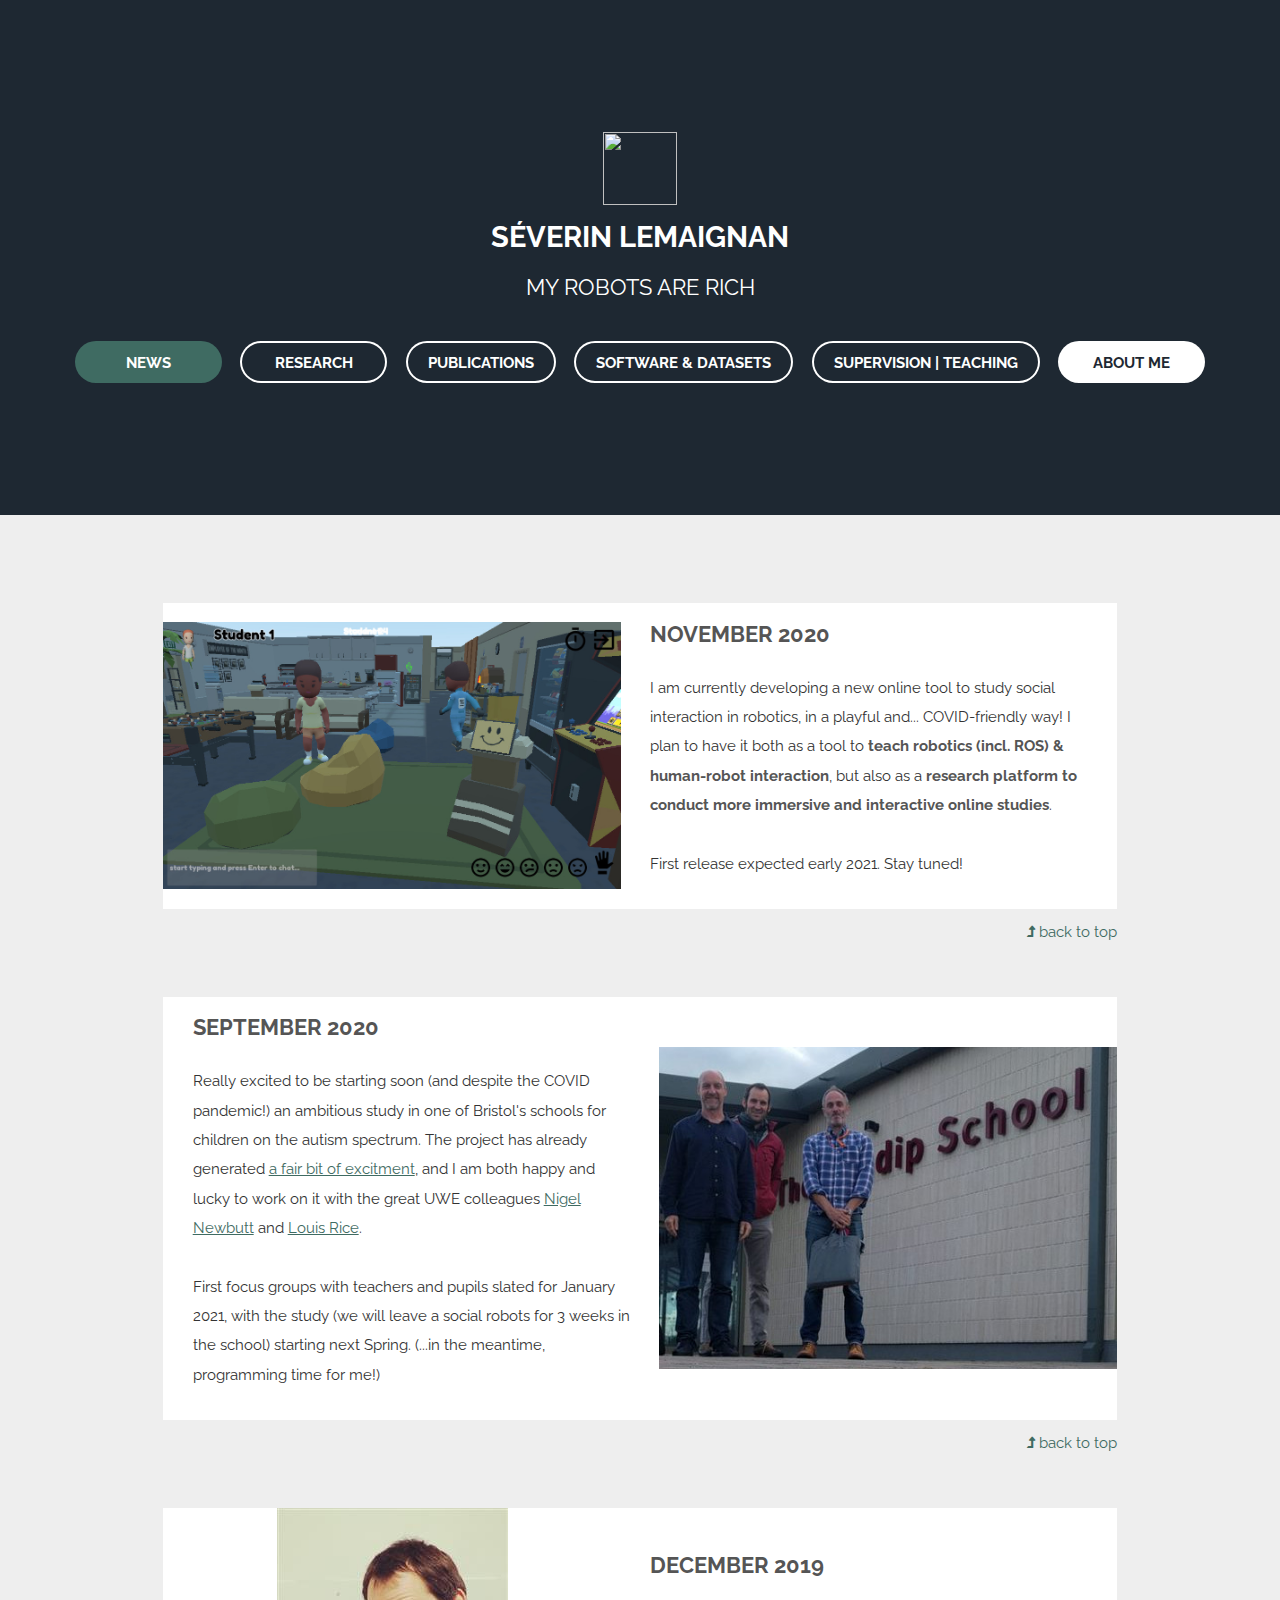
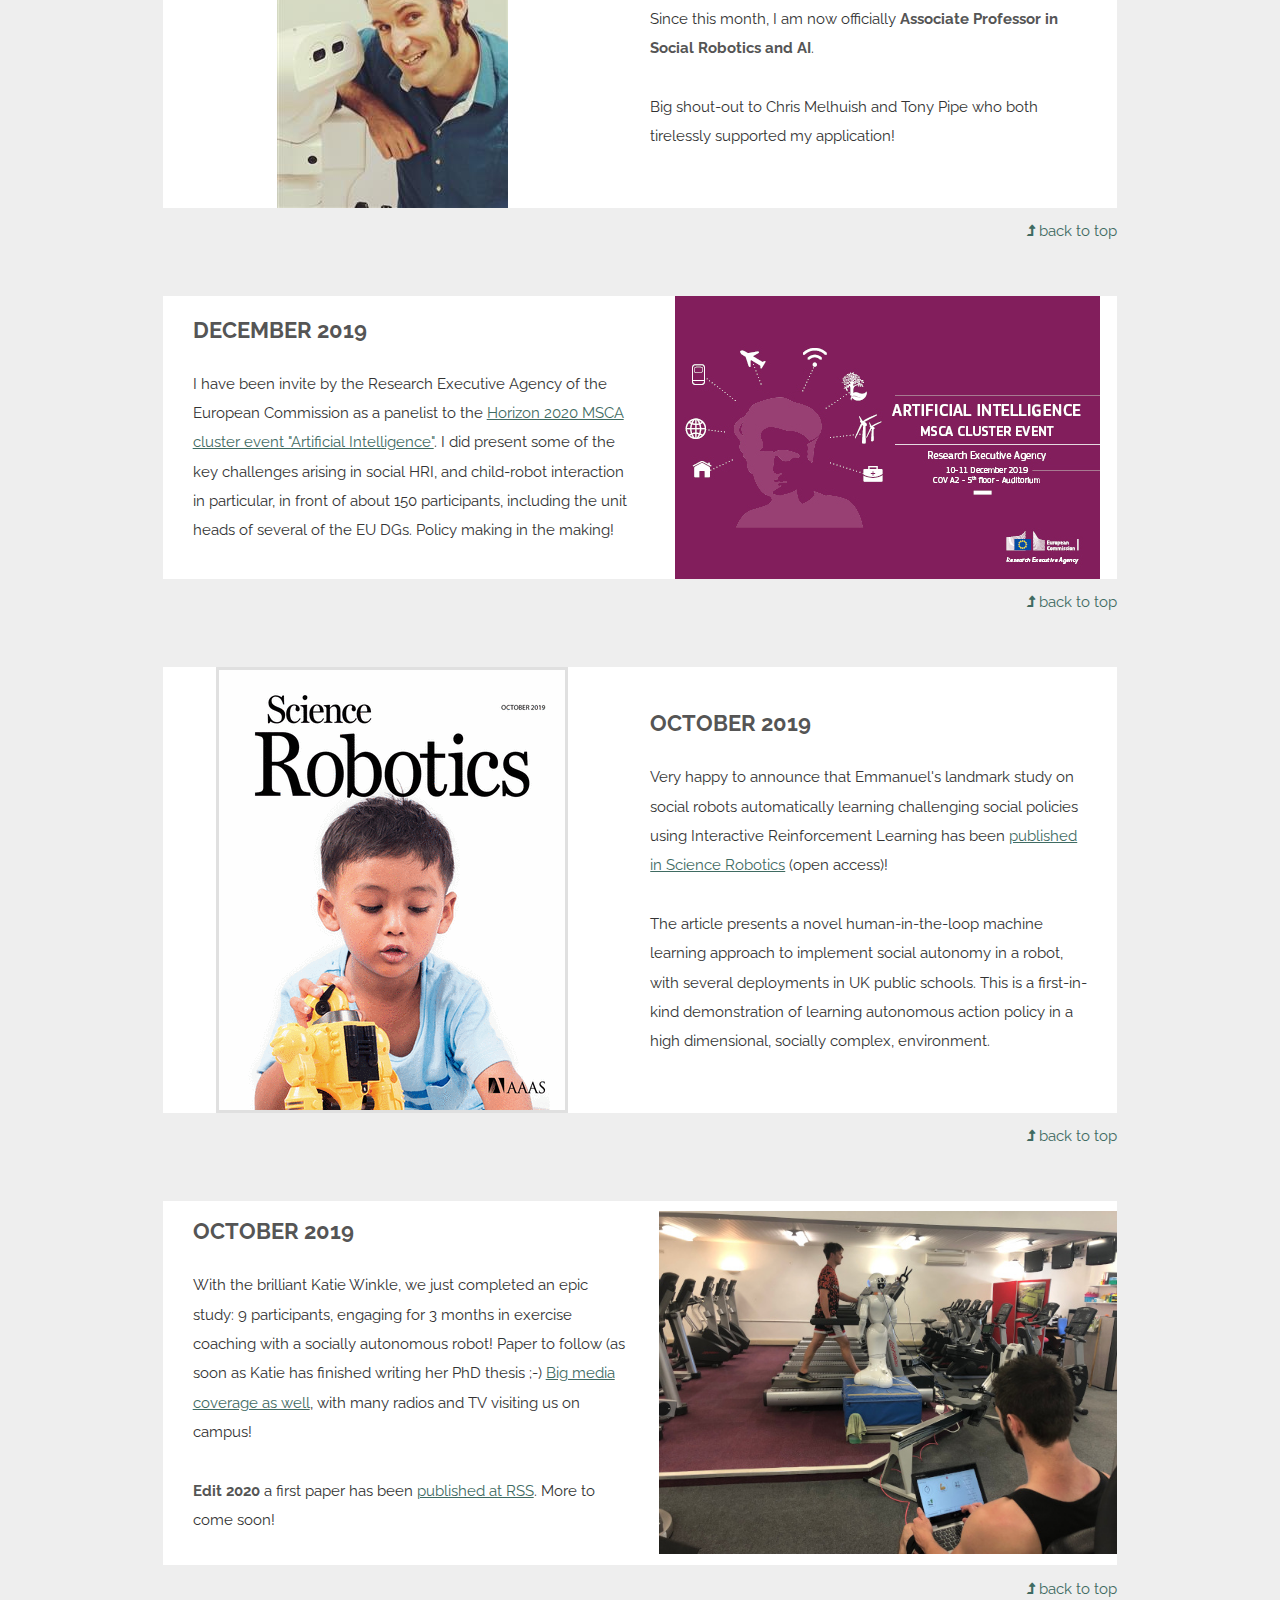
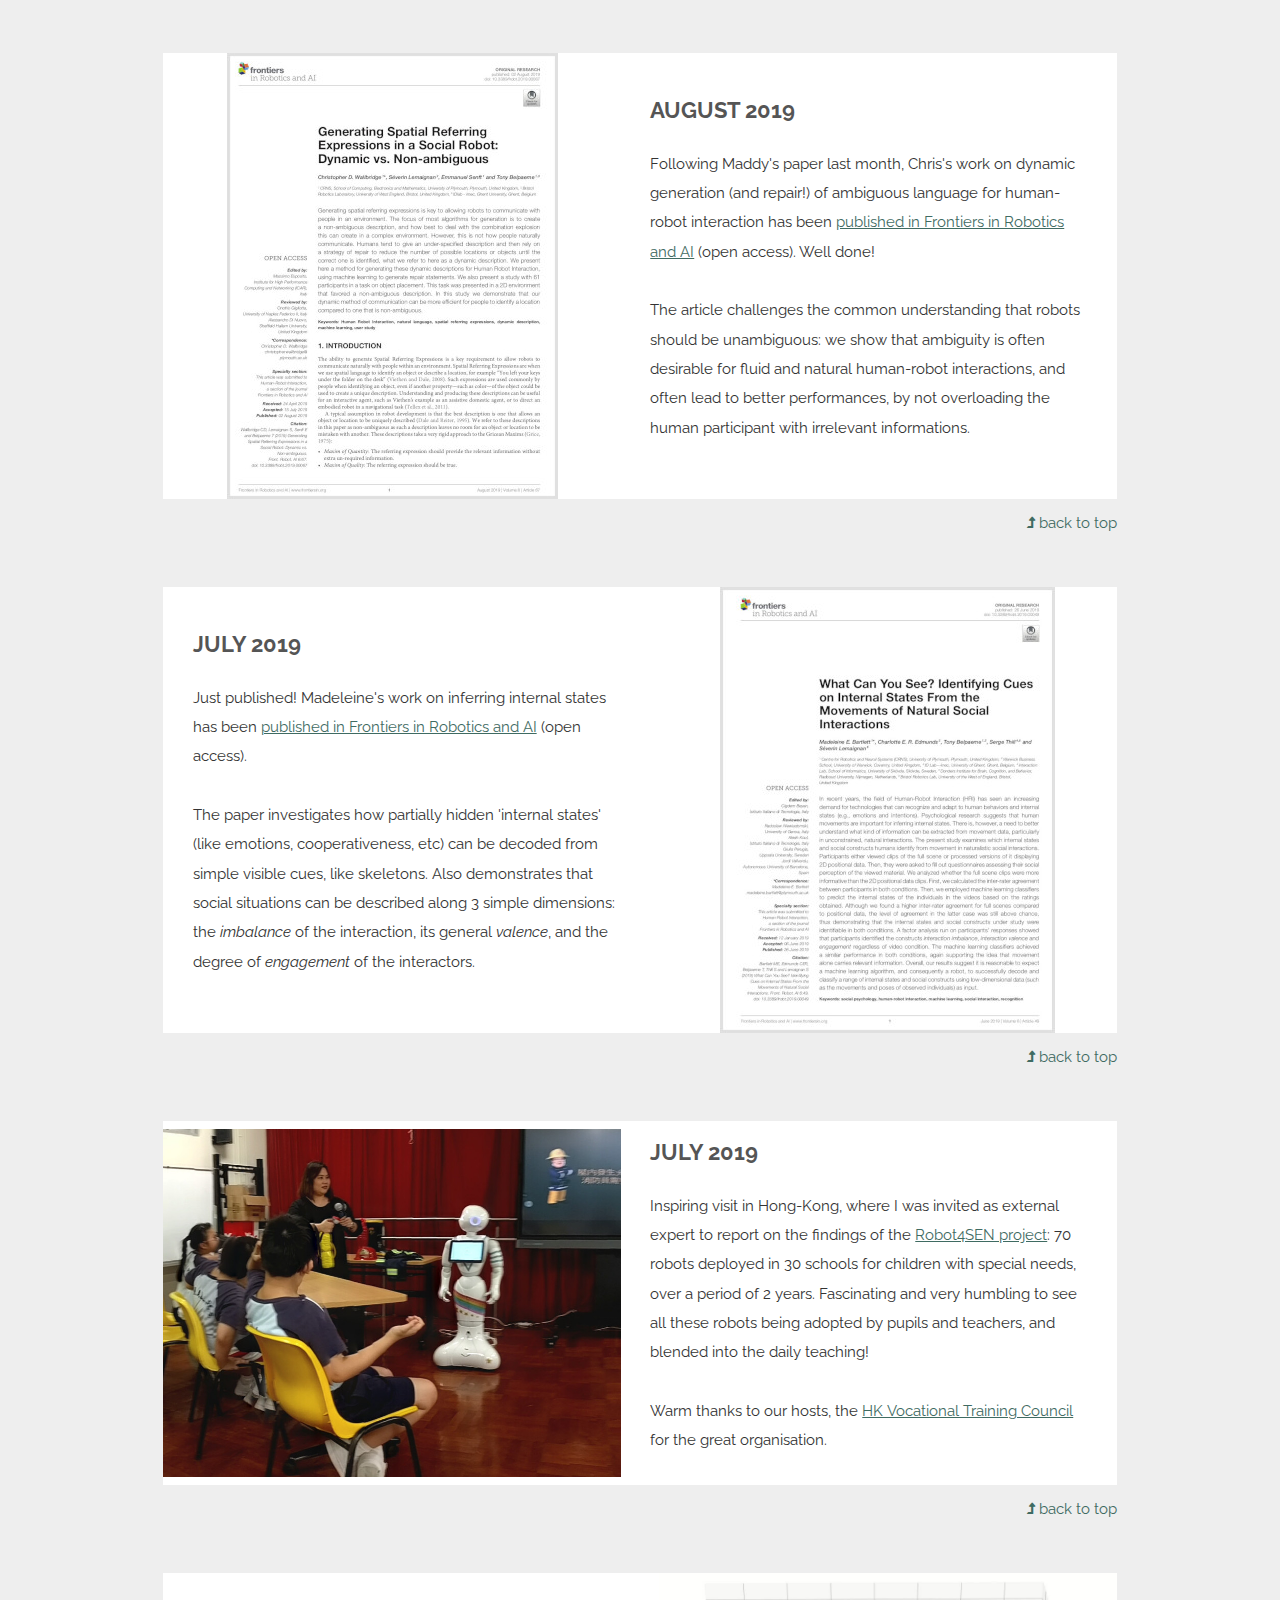
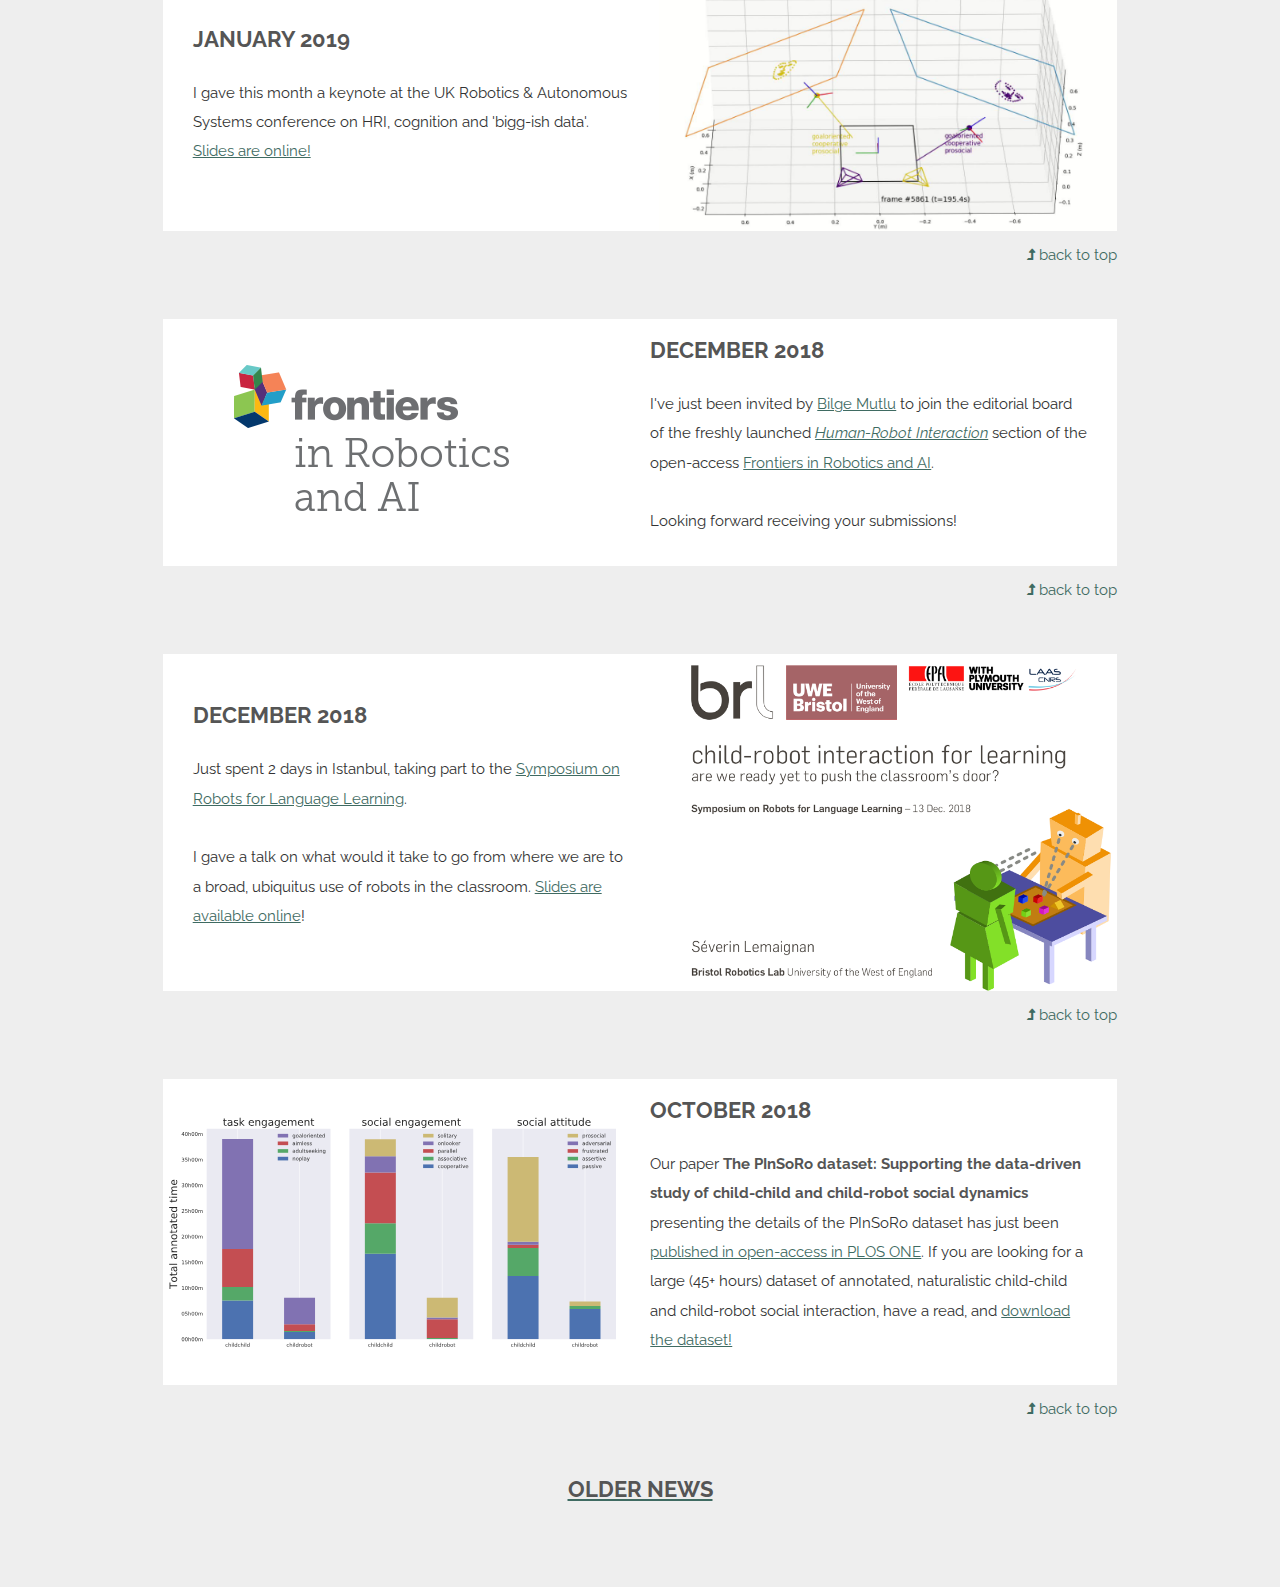
==== commit 3576e571: "Added lots of news between Dec 2018 and now" ====
--- a/index.html
+++ b/index.html
@@ -39,6 +39,240 @@
         <!-- One -->
         <section id="news" class="wrapper style1">
             <div class="inner">
+<!--
+                <article class="feature right">
+                    <span class="image"><img src="images/" alt="" /></span>
+                    <div class="content">
+                        <h2>Month 20xx</h2>
+                        <p>
+
+                        </p>
+
+                        <p>
+
+                        </p>
+                    </div>
+                </article>
+                <a href="#banner" class="back-to-top icon fa-level-up"> back to top</a>
+
+                <article class="feature left">
+                    <span class="image"><img src="images/" alt="" /></span>
+                    <div class="content">
+                        <h2>Month 20xx</h2>
+                        <p>
+                        </p>
+
+                    </div>
+                </article>
+                <a href="#banner" class="back-to-top icon fa-level-up"> back to top</a>
+-->
+                <article class="feature left">
+                    <span class="image"><img src="images/officebots.jpg" alt="Screenshot of OfficeBots" /></span>
+                    <div class="content">
+                        <h2>November 2020</h2>
+                        <p>
+                        I am currently developing a new online tool to study
+                        social interaction in robotics, in a playful and...
+                        COVID-friendly way! I plan to have it both as a tool to
+                        <strong>teach robotics (incl. ROS) &amp; human-robot
+                        interaction</strong>, but also as a <strong>research
+                    platform to conduct more immersive and interactive online
+                    studies</strong>.
+
+                        </p>
+
+                        <p>
+                        First release expected early 2021. Stay tuned!
+
+                        </p>
+                    </div>
+                </article>
+                <a href="#banner" class="back-to-top icon fa-level-up"> back to top</a>
+
+                <article class="feature right">
+                    <span class="image"><img src="images/robots4sen-school.jpg" alt="" /></span>
+                    <div class="content">
+                        <h2>September 2020</h2>
+                        <p>Really excited to be starting soon (and despite the COVID pandemic!) an ambitious study in one of Bristol's schools for children on the autism spectrum. The project has already generated <a href="https://share.coveragebook.com/b/4e3c018002b3d6c6">a fair bit of excitment</a>, and I am both happy and lucky to work on it with the great UWE colleagues <a href="https://twitter.com/Newbutt">Nigel Newbutt</a> and <a href="https://twitter.com/drlouisrice">Louis Rice</a>.
+                        </p>
+
+                        <p>First focus groups with teachers and pupils slated for January 2021, with the study (we will leave a social robots for 3 weeks in the school) starting next Spring. (...in the meantime, programming time for me!)
+                        </p>
+
+                    </div>
+                </article>
+                <a href="#banner" class="back-to-top icon fa-level-up"> back to top</a>
+
+                <article class="feature left">
+                    <span class="image"><img src="images/portrait-robot.jpg" alt="" /></span>
+                    <div class="content">
+                        <h2>December 2019</h2>
+                        <p>Since this month, I am now officially <strong>Associate Professor in Social Robotics and AI</strong>.
+                        </p>
+                        <p>
+                        Big shout-out to Chris Melhuish and Tony Pipe who both tirelessly supported my application!
+                        </p>
+                    </div>
+                </article>
+                <a href="#banner" class="back-to-top icon fa-level-up"> back to top</a>
+
+                <article class="feature right">
+                    <span class="image"><img src="images/msca-ai.png" alt="" /></span>
+                    <div class="content">
+                        <h2>December 2019</h2>
+                        <p>
+                        I have been invite by the Research Executive Agency of
+                        the European Commission as a panelist to the <a
+                        href="https://ec.europa.eu/info/horizon-2020-msca-artificial-intelligence-cluster-event-10-11-december-2019_en">Horizon
+                    2020 MSCA cluster event "Artificial Intelligence"</a>. I
+                did present some of the key challenges arising in social HRI,
+                and child-robot interaction in particular, in front of about
+                150 participants, including the unit heads of several of the EU
+                DGs. Policy making in the making!
+
+                        </p>
+
+                    </div>
+                </article>
+                <a href="#banner" class="back-to-top icon fa-level-up"> back to top</a>
+
+                <article class="feature left">
+                    <span class="image"><img src="images/thumbs/2019-science.png" alt="" /></span>
+                    <div class="content">
+                        <h2>October 2019</h2>
+                        <p>Very happy to announce that Emmanuel's landmark
+                        study on social robots automatically learning
+                        challenging social policies using Interactive
+                        Reinforcement Learning has been <a
+                        href="https://robotics.sciencemag.org/content/4/35/eaat1186">published
+                    in Science Robotics</a> (open access)!
+
+                        </p>
+
+                        <p>
+                        The article presents a novel human-in-the-loop machine
+                        learning approach to implement social autonomy in a
+                        robot, with several deployments in UK public schools.
+                        This is a first-in-kind demonstration of learning
+                        autonomous action policy in a high dimensional,
+                        socially complex, environment.
+
+                        </p>
+                    </div>
+                </article>
+                <a href="#banner" class="back-to-top icon fa-level-up"> back to top</a>
+
+                <article class="feature right">
+                    <span class="image"><img src="images/couch25k.jpg" alt="" /></span>
+                    <div class="content">
+                        <h2>October 2019</h2>
+                        <p>With the brilliant Katie Winkle, we just completed an epic study: 9 participants, engaging for 3 months in exercise coaching with a socially autonomous robot! Paper to follow (as soon as Katie has finished writing her PhD thesis ;-)  <a href="https://share.coveragebook.com/b/6d7defc7c4a49e93">Big media coverage as well</a>, with many radios and TV visiting us on campus!
+                        </p>
+                        <p>
+                        <strong>Edit 2020</strong> a first paper has been <a href="http://www.roboticsproceedings.org/rss16/p059.pdf">published at RSS</a>. More to come soon!
+                        </p>
+                    </div>
+                </article>
+                <a href="#banner" class="back-to-top icon fa-level-up"> back to top</a>
+
+
+                <article class="feature left">
+                    <span class="image"><img src="images/thumbs/2019-frontiers-chris.jpg" alt="" /></span>
+                    <div class="content">
+                        <h2>August 2019</h2>
+                        <p>Following Maddy's paper last month, Chris's work on
+                        dynamic generation (and repair!) of ambiguous language
+                        for human-robot interaction has been <a
+                                                                 href="https://www.frontiersin.org/articles/10.3389/frobt.2019.00067/full">published
+                                                                 in Frontiers
+                                                             in Robotics and
+                                                             AI</a> (open access). Well done!
+
+                        </p>
+
+                        <p>
+                        The article challenges the common understanding that
+                        robots should be unambiguous: we show that ambiguity is
+                        often desirable for fluid and natural human-robot
+                        interactions, and often lead to better performances, by
+                        not overloading the human participant with irrelevant
+                        informations.
+
+                        </p>
+
+                    </div>
+                </article>
+                <a href="#banner" class="back-to-top icon fa-level-up"> back to top</a>
+
+
+                <article class="feature right">
+                    <span class="image"><img src="images/thumbs/2019-frontiers-maddy.jpg" alt="" /></span>
+                    <div class="content">
+                        <h2>July 2019</h2>
+                        <p>Just published! Madeleine's work on inferring
+                        internal states has been <a
+                        href="https://www.frontiersin.org/articles/10.3389/frobt.2019.00049/full">published
+                    in Frontiers in Robotics and AI</a> (open access).
+
+                        </p>
+
+                        <p>
+                        The paper investigates how partially hidden 'internal states' (like emotions,
+                        cooperativeness, etc) can be decoded from simple visible cues, like skeletons.
+                        Also demonstrates that social situations can be described along 3 simple
+                        dimensions: the <em>imbalance</em> of the interaction, its general
+                        <em>valence</em>, and the degree of <em>engagement</em> of the interactors.
+
+                        </p>
+                    </div>
+                </article>
+                <a href="#banner" class="back-to-top icon fa-level-up"> back to top</a>
+
+                <article class="feature left">
+                    <span class="image"><img src="images/robot4sen.jpg" alt="Photo of the robot4SEN project in HK" /></span>
+                    <div class="content">
+                        <h2>July 2019</h2>
+                        <p>
+                        Inspiring visit in Hong-Kong, where I was invited as external expert to report on the findings of the <a href="http://robot4sen.org/">Robot4SEN project</a>: 70 robots deployed in 30 schools for children with special needs, over a period of 2 years. Fascinating and very humbling to see all these robots being adopted by pupils and teachers, and blended into the daily teaching!
+                        </p>
+
+                        <p>
+                        Warm thanks to our hosts, the <a href="https://www.vtc.edu.hk/html/en/">HK Vocational Training Council</a> for the great organisation.
+                        </p>
+
+                    </div>
+                </article>
+                <a href="#banner" class="back-to-top icon fa-level-up"> back to top</a>
+                <article class="feature right">
+                    <span class="image"><img src="images/pinsoro-matplotlib.png" alt="The PinSoRo dataset, visualised in matplotlib" /></span>
+                    <div class="content">
+                        <h2>January 2019</h2>
+                        <p>
+                        I gave this month a keynote at the UK Robotics &amp; Autonomous Systems conference on HRI, cognition and 'bigg-ish data'. <a href="https://github.com/severin-lemaignan/2019-ukras-talk">Slides are online!</a>
+                        </p>
+
+                        <p>
+
+                        </p>
+                    </div>
+                </article>
+                <a href="#banner" class="back-to-top icon fa-level-up"> back to top</a>
+
+                <article class="feature left">
+                    <span class="image"><img src="images/frontiersinroboticsandai.png" alt="Logo Frontiers in Robotics and AI" /></span>
+                    <div class="content">
+                        <h2>December 2018</h2>
+                        <p>
+                        I've just been invited by <a href="http://pages.cs.wisc.edu/~bilge/">Bilge Mutlu</a> to join the editorial board of the freshly launched <a href="https://www.frontiersin.org/journals/robotics-and-ai/sections/human-robot-interaction#"><em>Human-Robot Interaction</em></a> section of the open-access <a href="https://www.frontiersin.org/journals/robotics-and-ai#">Frontiers in Robotics and AI</a>.
+                        </p>
+
+                        <p>Looking forward receiving your submissions!
+                        </p>
+
+                    </div>
+                </article>
+                <a href="#banner" class="back-to-top icon fa-level-up"> back to top</a>
+
 
                 <article class="feature right">
                     <span class="image"><img src="images/robots-classroom-slides.png" alt="" /></span>
@@ -84,113 +318,6 @@
 
 
 
-                <article class="feature right">
-                    <span class="image"><img src="images/brl.jpg" alt="" /></span>
-                    <div class="content">
-                        <h2>April 2018</h2>
-                        <p>
-                        I have <strong>just started my new position at the <a
-                                href="http://www.brl.ac.uk" alt="BRL
-                                website">Bristol Robotics Lab</a></strong> in
-                        Bristol! I'll keep on working as Senior Research Fellow
-                        on cognition for social robotics, in close
-                        collaboration with <a
-                        href="http://www.manuelgiuliani.de/" alt="Manuel
-                        Giuliani website">Manuel Giuliani </a>. Exciting times
-                        ahead!  </p>
-                    </div>
-                </article>
-                <a href="#banner" class="back-to-top icon fa-level-up"> back to top</a>
-
-
-                <article class="feature left">
-                    <span class="image"><img src="images/shape-matching.png" alt="" /></span>
-                    <div class="content">
-                        <h2>March 2018</h2>
-                        <p>
-                        We have presented our paper on <strong>how the HRI community sometimes overtrust results in social psychology</strong> in the alt.HRI track of <a href="http://humanrobotinteraction.org/2017/" alt="HRI 2018 official webpage">
-                                HRI 2018 conference</a>. <a href="publications.html#irfan2018social">Go and have a read!</a>
-</p>
-                    </div>
-                </article>
-                <a href="#banner" class="back-to-top icon fa-level-up"> back to top</a>
-
-
-                <article class="feature right">
-                    <span class="image"><img src="images/softwares/pinsoro.jpg" alt="" /></span>
-                    <div class="content">
-                        <h2>December 2017</h2>
-                        <p>
-                        Our new <strong>open dataset of child-child and child-robot
-                            social interactions</strong> is online. 120 children freely
-                        playing together, 45+h of recordings, 11500+
-                        annotations of social behaviours:  <a
-                        href="https://freeplay-sandbox.github.io">Go and grab
-                    it!</a>
-
-                        </p>
-                    </div>
-                </article>
-                <a href="#banner" class="back-to-top icon fa-level-up"> back to top</a>
-
-                <article class="feature left">
-                    <span class="image"><img src="images/gaze_tracking.jpg" alt="" /></span>
-                    <div class="content">
-                        <h2>November 2017</h2>
-                        <p>
-                        I have been invited to give a <strong>keynote at the
-                            <a href="https://aaai.org/Symposia/Fall/fss17.php">AAAI Fall Symposium 2017</a></strong>. I'll be talking
-                        about our new dataset of child social interaction and
-                        how deep learning could be a way forward for social robotics. The <a
-                        href="https://github.com/severin-lemaignan/aaai2017-ai-hri-keynote">slides</a>
-                    are online.
-                        </p>
-                    </div>
-                </article>
-                <a href="#banner" class="back-to-top icon fa-level-up"> back to top</a>
-
-                <article class="feature right">
-                    <span class="image"><img src="images/teaching_small.jpg" alt="" /></span>
-                    <div class="content">
-                        <h2>September 2017</h2>
-                        <p>
-                        I'm starting a <strong>faculty position at Plymouth
-                            University</strong> as a lecturer (assistant
-                        professor) in robotics and artificial intelligence!
-                        Exciting!
-                        </p>
-                    </div>
-                </article>
-                <a href="#banner" class="back-to-top icon fa-level-up"> back to top</a>
-
-                <article class="feature left">
-                    <span class="image"><img src="images/cellulo-concept.jpg" alt="" /></span>
-                    <div class="content">
-                        <h2>March 2017</h2>
-                        <p>
-                        <strong>Update!</strong> We have been awarded the <strong>Best
-                            'Design' Paper Award</strong> for our paper on the <a
-                            href="publications.html#ozgur2017cellulo">Cellulo robot</a>. Great!
-                        </p>
-                        <p>
-                        We have <strong>two papers accepted for presentation at the <a href="http://humanrobotinteraction.org/2017/" alt="HRI 2017 official webpage">
-                                HRI 2017 conference</a></strong> next March in Vienna!
-                        </p>
-                        <p>The <a href="publications.html#ozgur2017cellulo">first one</a>
-                        presents <strong>Cellulo</strong>, the <a href="http://chili.epfl.ch/cellulo" alt="Cellulo website">new little robots</a> we 
-                        have created at EPFL: small, cheap, 'child-proof', holonomic and self-localised, they might well be the future of robotics in 
-                        the classroom! And we already have many ideas how to use them to enhance learning in innovative ways, like this real-world 
-                        simulation of molecules.
-                        </p>
-
-                        <p>The <a href="publications.html#kennedy2017child">second one</a> reports on the results of our <strong>experimentations 
-                            with automatic speech recognition for children</strong>: to put it simply, it does not work yet :-) 
-                        <a href="https://zenodo.org/record/200495" alt="Dataset of child speech">Our dataset is online</a>.
-                        </p>
-
-                    </div>
-                </article>
-                <a href="#banner" class="back-to-top icon fa-level-up"> back to top</a>
 
 
 <!--
--- a/assets/css/main.css
+++ b/assets/css/main.css
@@ -2,7 +2,7 @@
 /*
  * import fontawesome
  */
-@import url(all.min.css);
+@import url(font-awesome.min.css);
 
 @import url("https://fonts.googleapis.com/css?family=Raleway:400,500,700");
 
@@ -2268,6 +2268,7 @@
 		.image img {
 			border-radius: 0;
 			display: block;
+			margin: auto;
 		}
 
 		.image.left, .image.right {
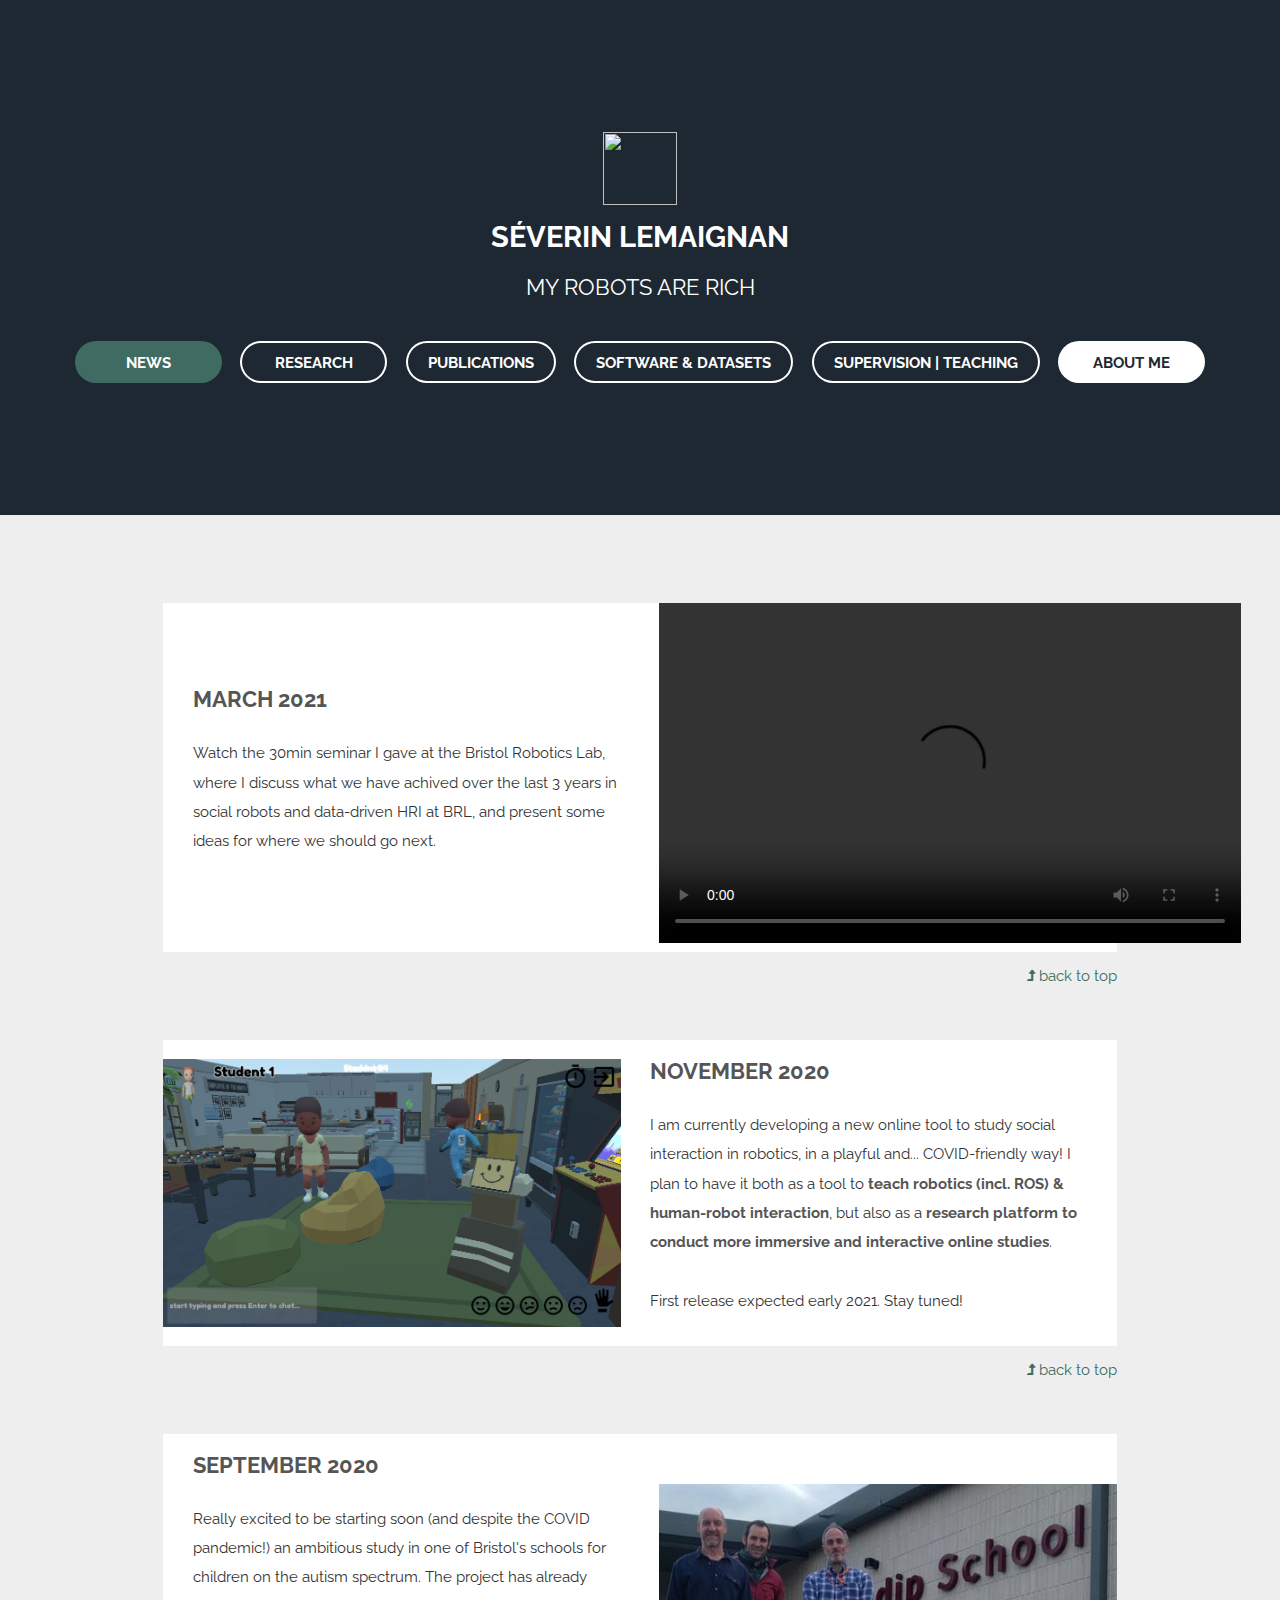
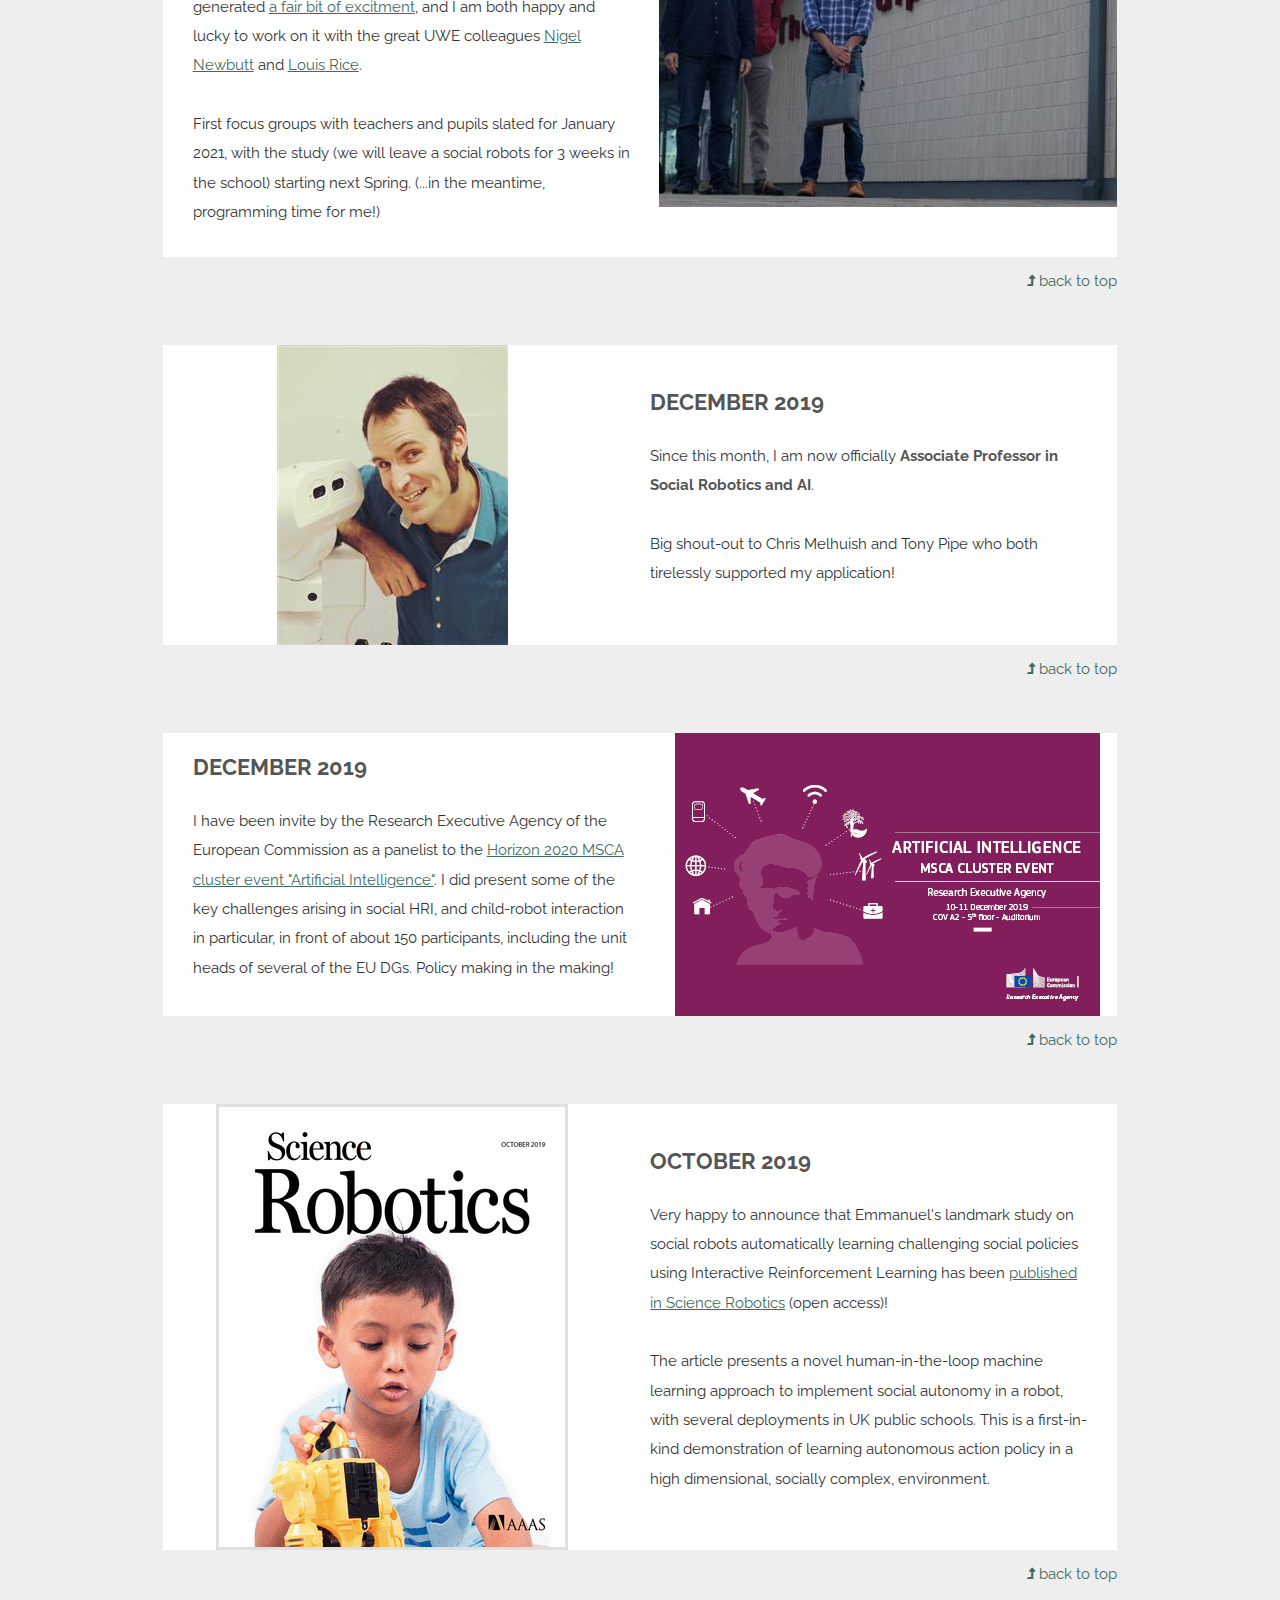
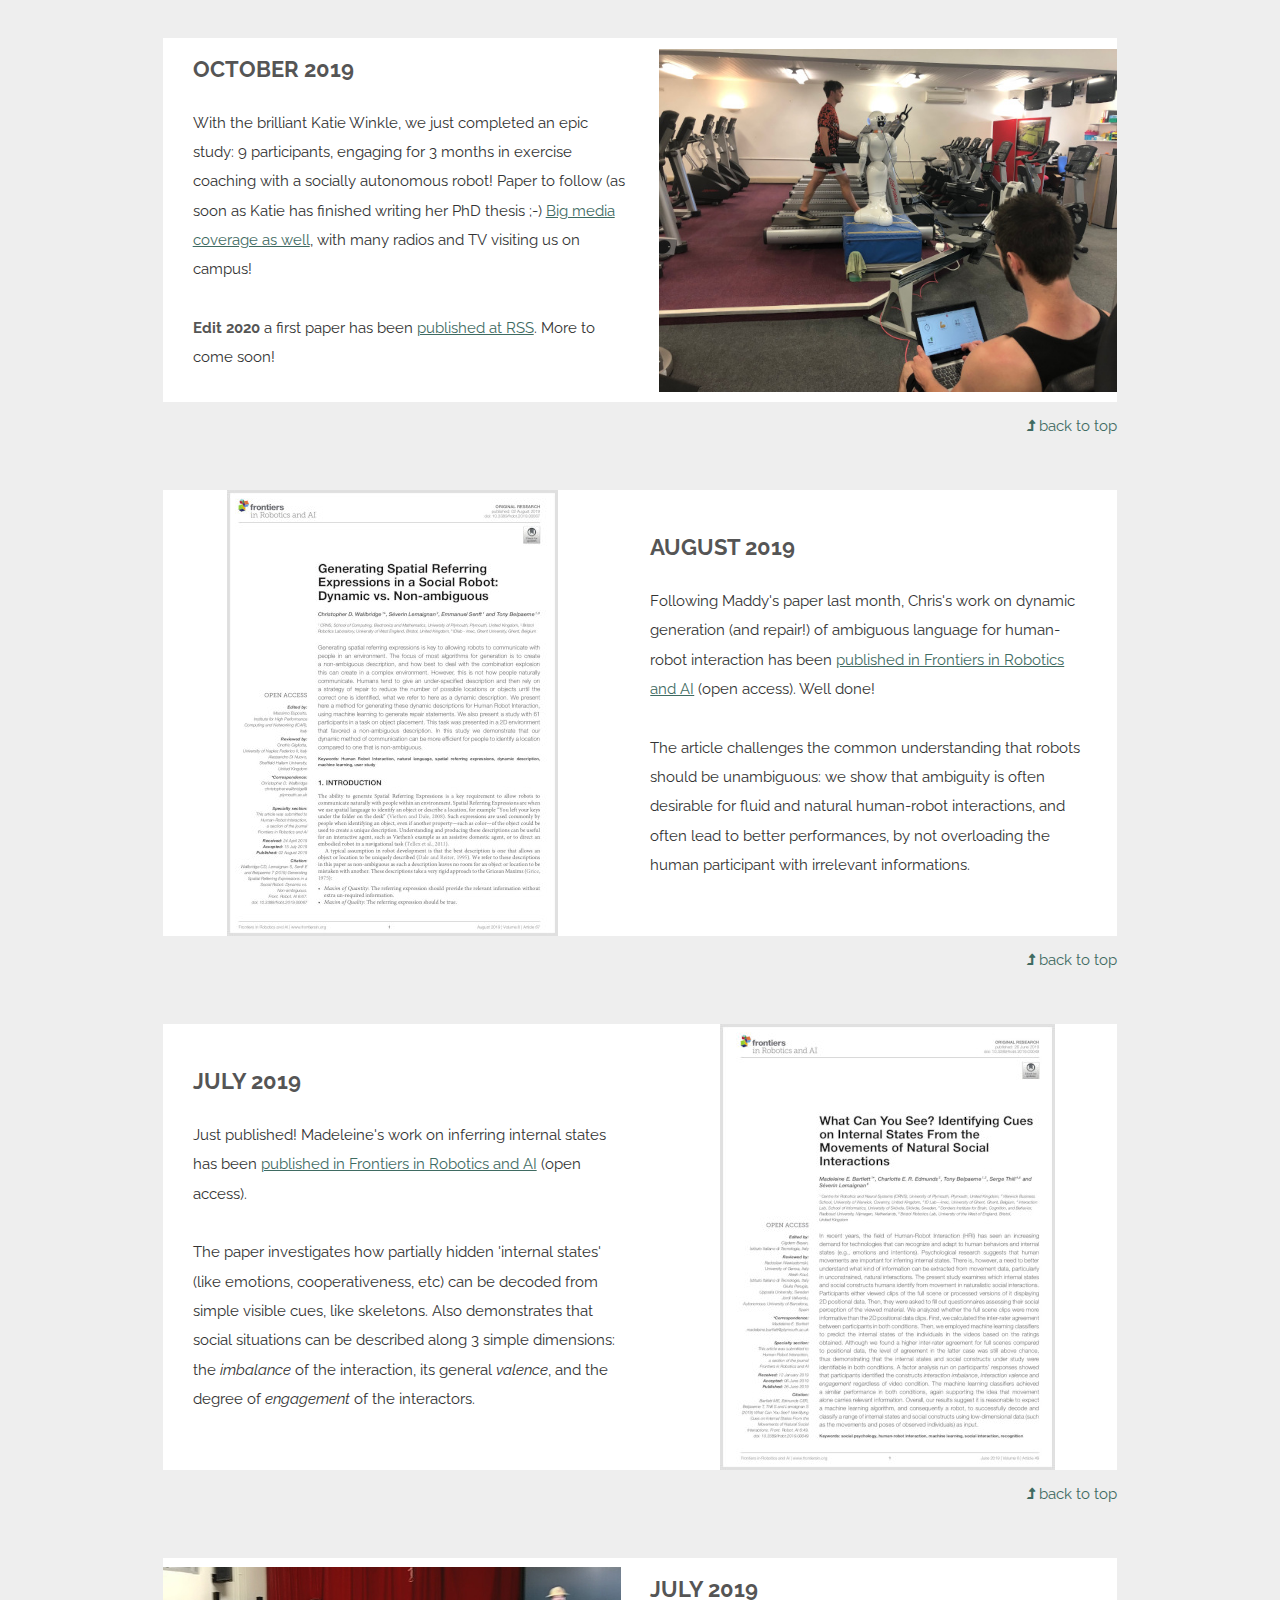
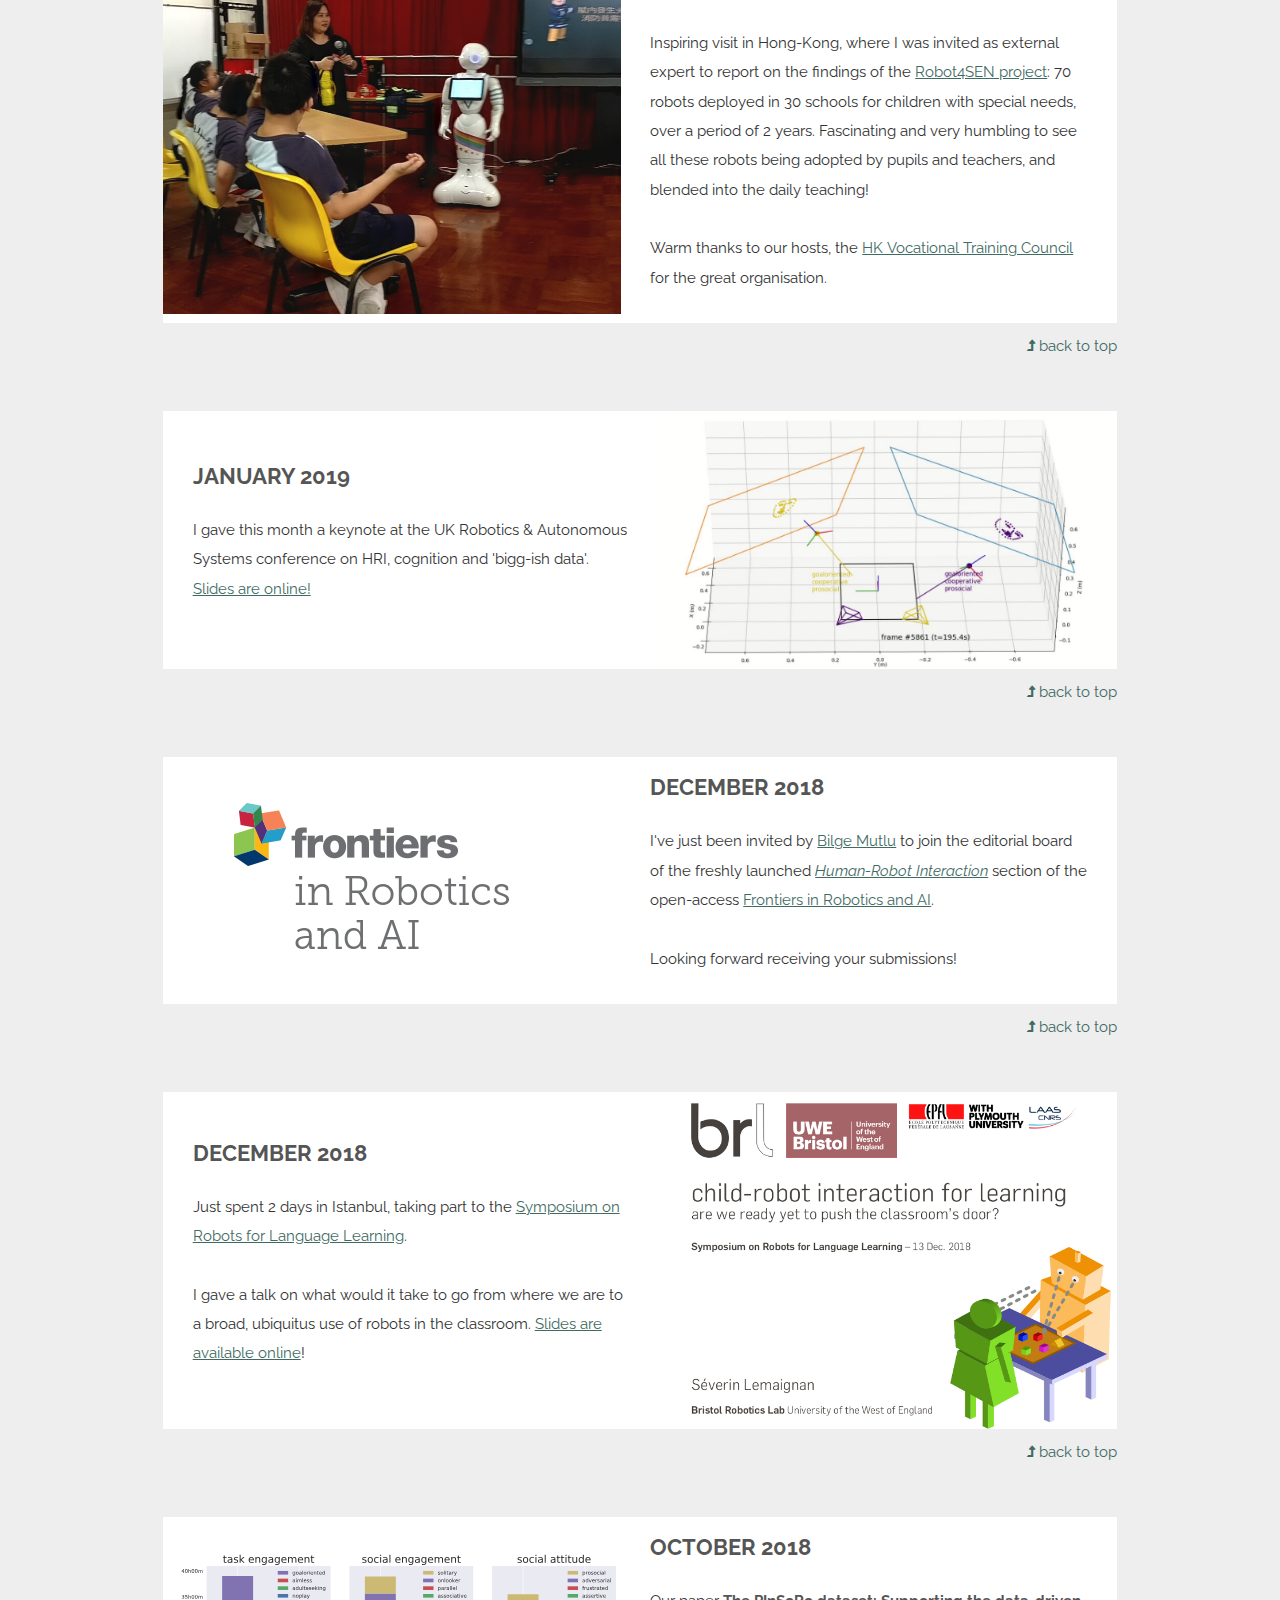
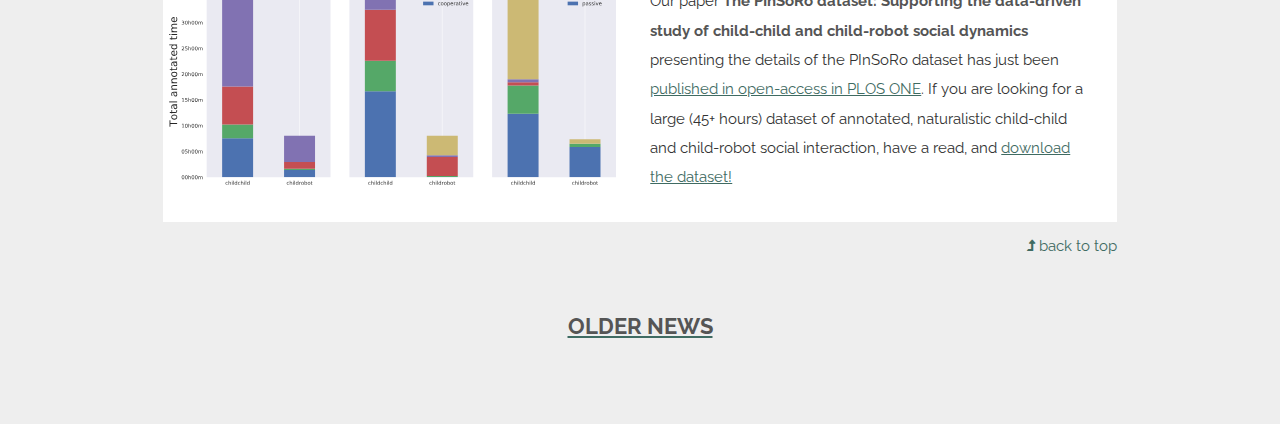
==== commit 7dab19bd: "Added BRL seminar 11-03-21" ====
--- a/index.html
+++ b/index.html
@@ -66,6 +66,27 @@
                 </article>
                 <a href="#banner" class="back-to-top icon fa-level-up"> back to top</a>
 -->
+                <article class="feature right">
+                    <span class="image">
+                        <video width="582" height="340" controls>
+                            <source src="images/seminar-brl-11-03-2021.mp4" type="video/mp4">
+                            <track label="English" kind="subtitles" srclang="en" src="captions/vtt/sintel-en.vtt" default>
+                            No support for videos in your browser :-(
+                        </video>
+                    </span>
+                    <div class="content">
+                        <h2>March 2021</h2>
+                        <p>
+                        Watch the 30min seminar I gave
+                        at the Bristol Robotics Lab, where I discuss what we
+                        have achived over the last 3 years in social robots and
+                        data-driven HRI at BRL, and present some ideas for
+                        where we should go next.
+
+                        </p>
+                    </div>
+                </article>
+                <a href="#banner" class="back-to-top icon fa-level-up"> back to top</a>
                 <article class="feature left">
                     <span class="image"><img src="images/officebots.jpg" alt="Screenshot of OfficeBots" /></span>
                     <div class="content">
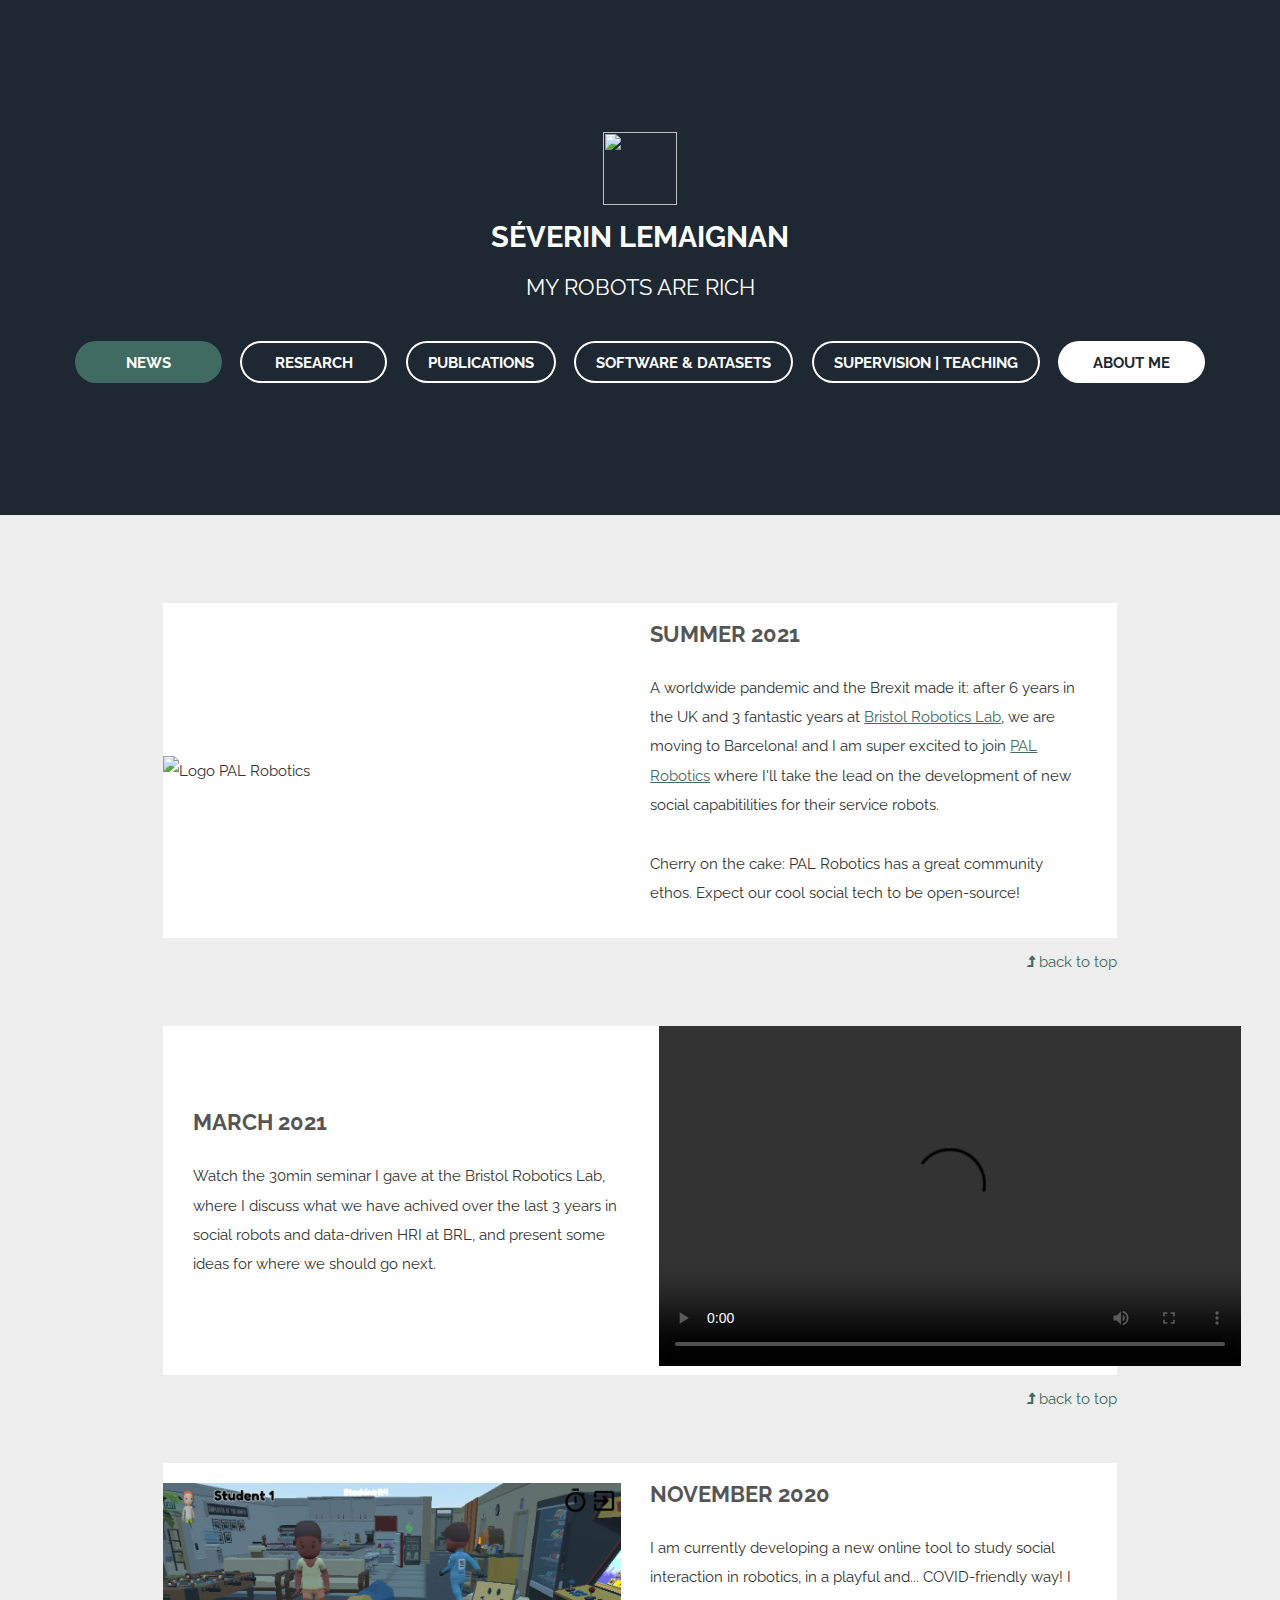
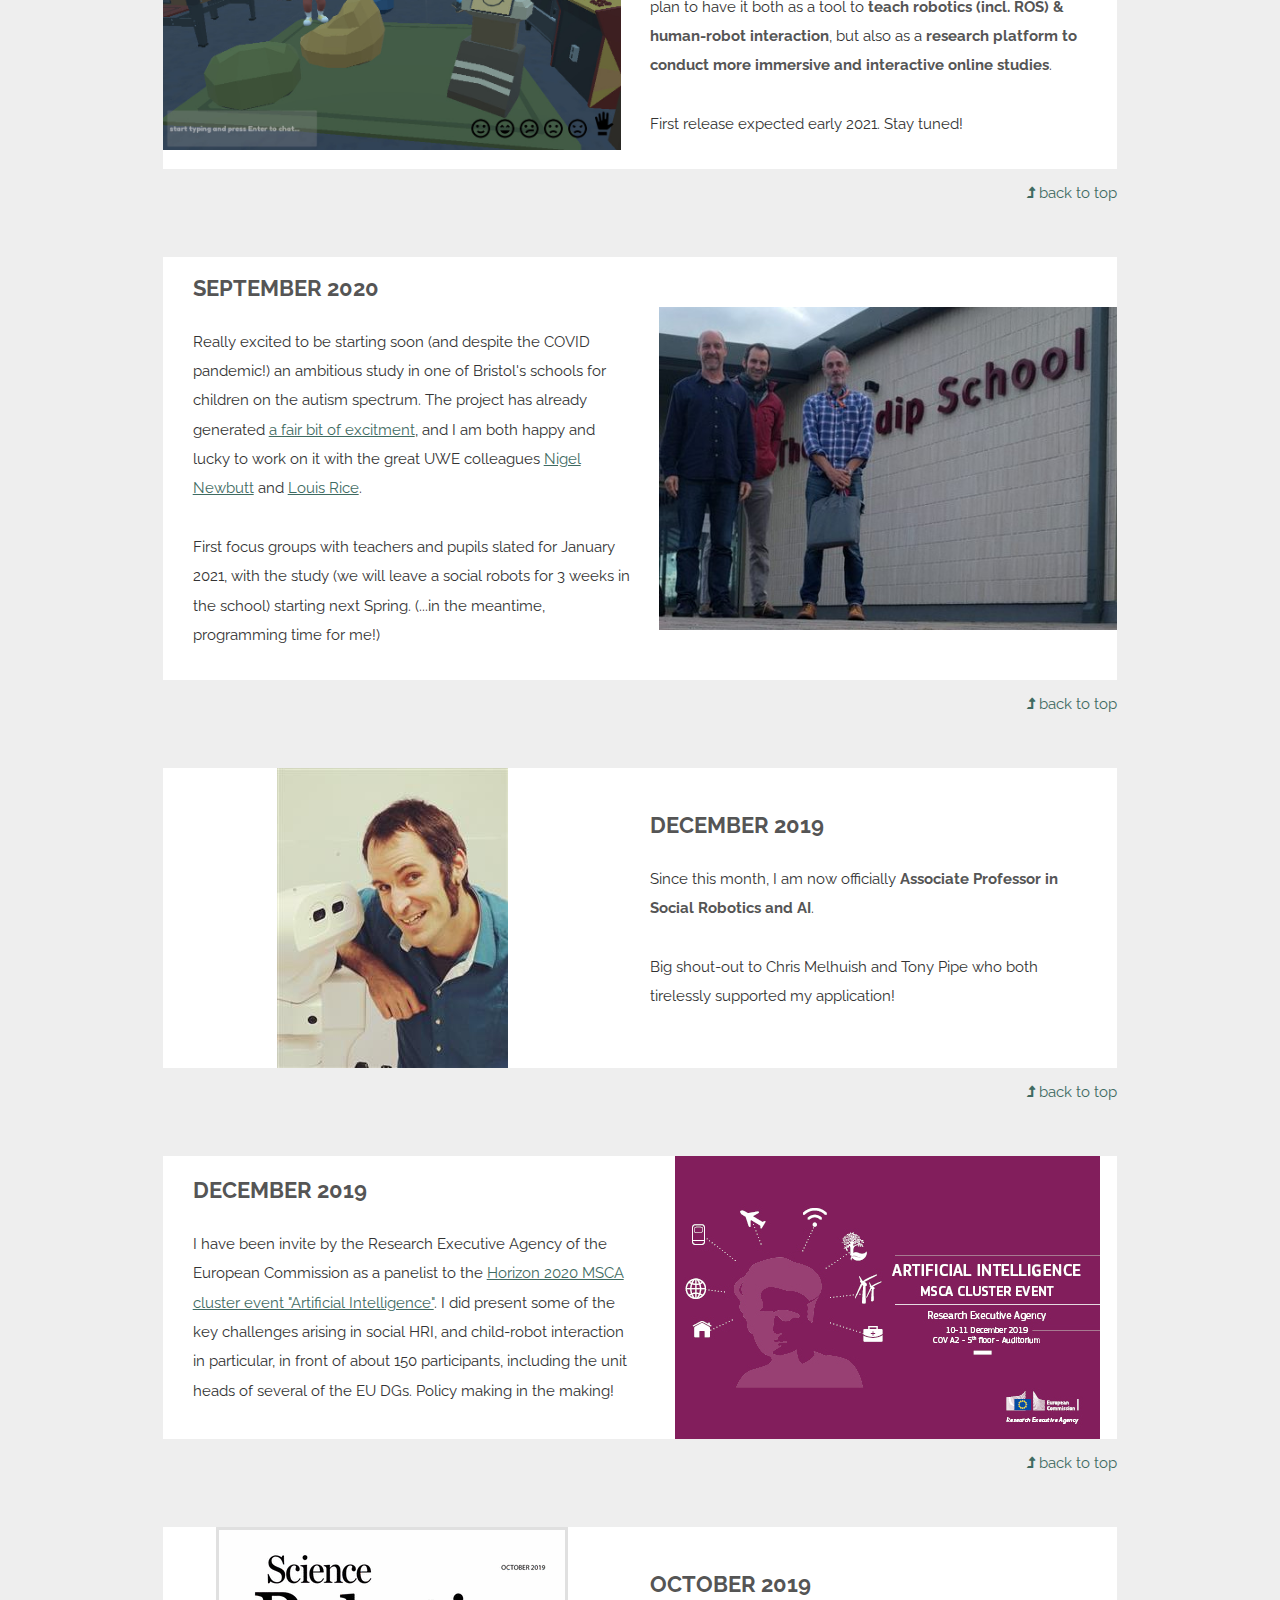
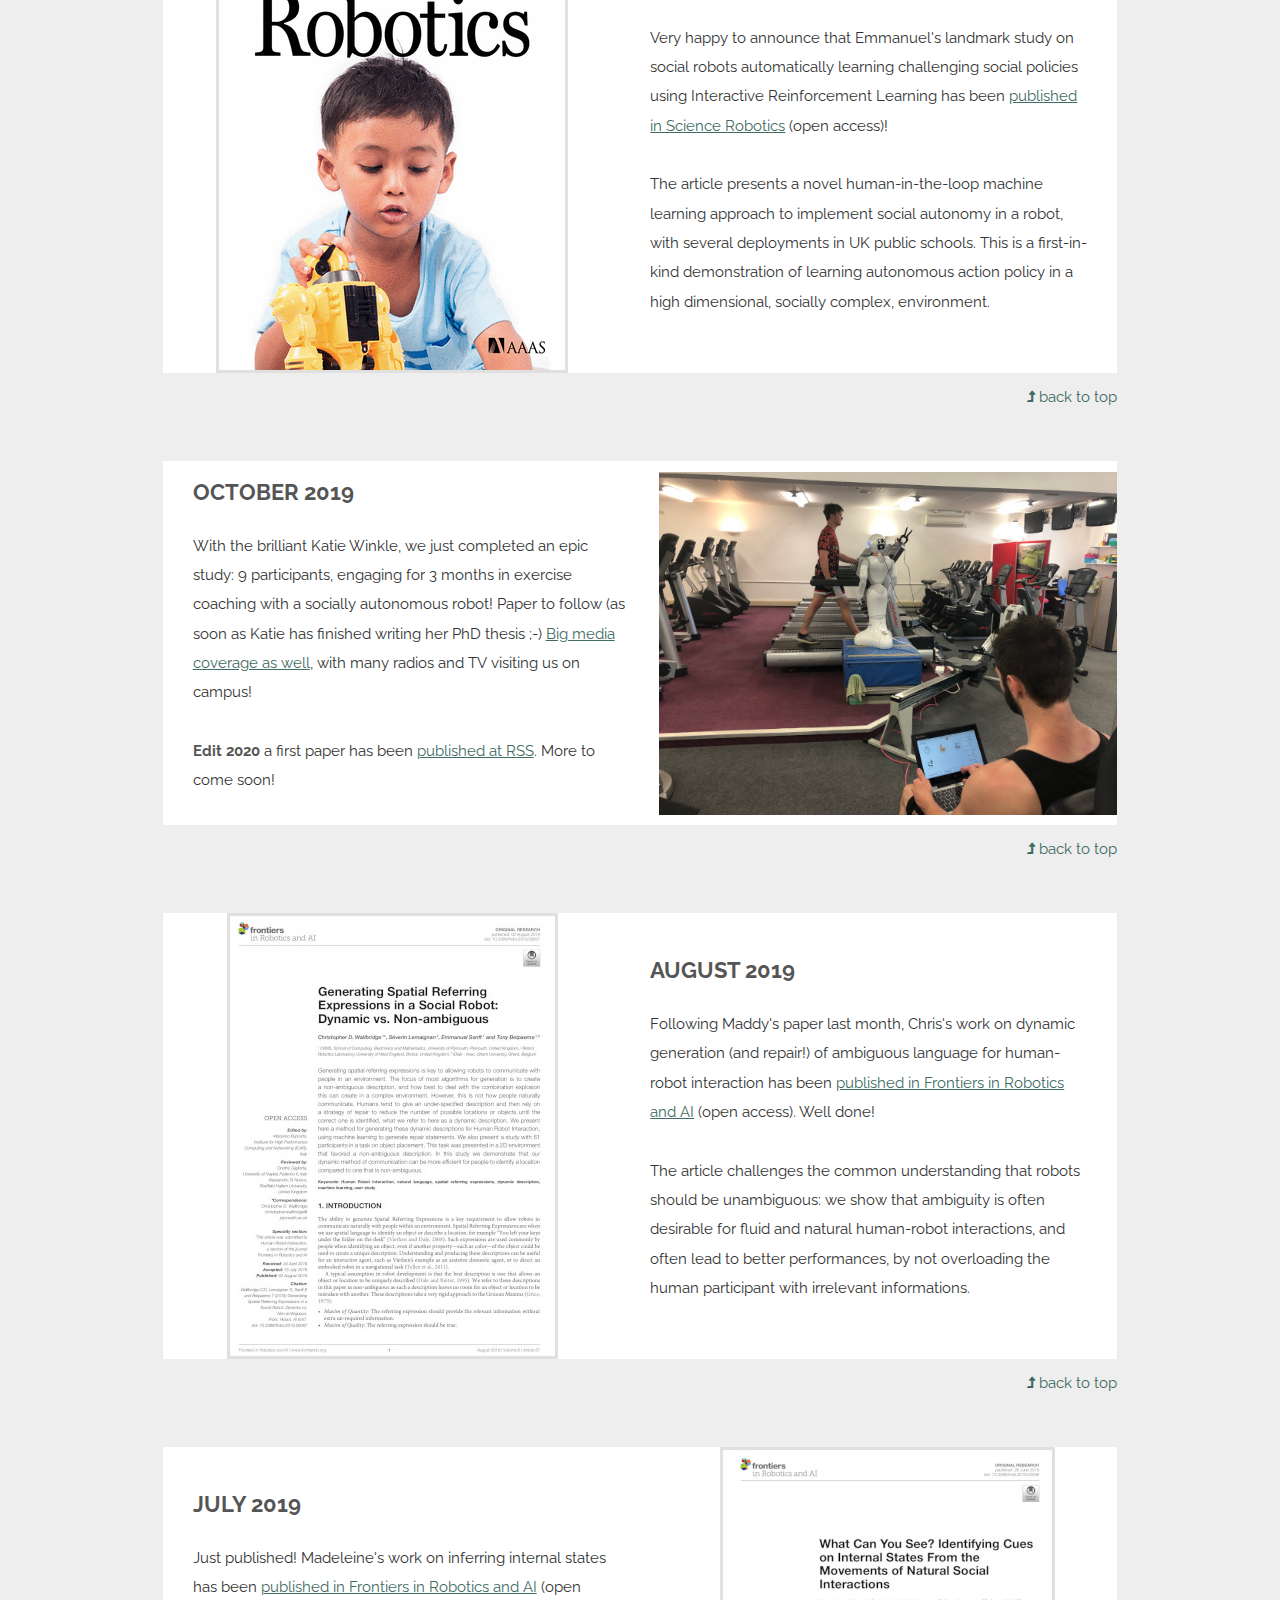
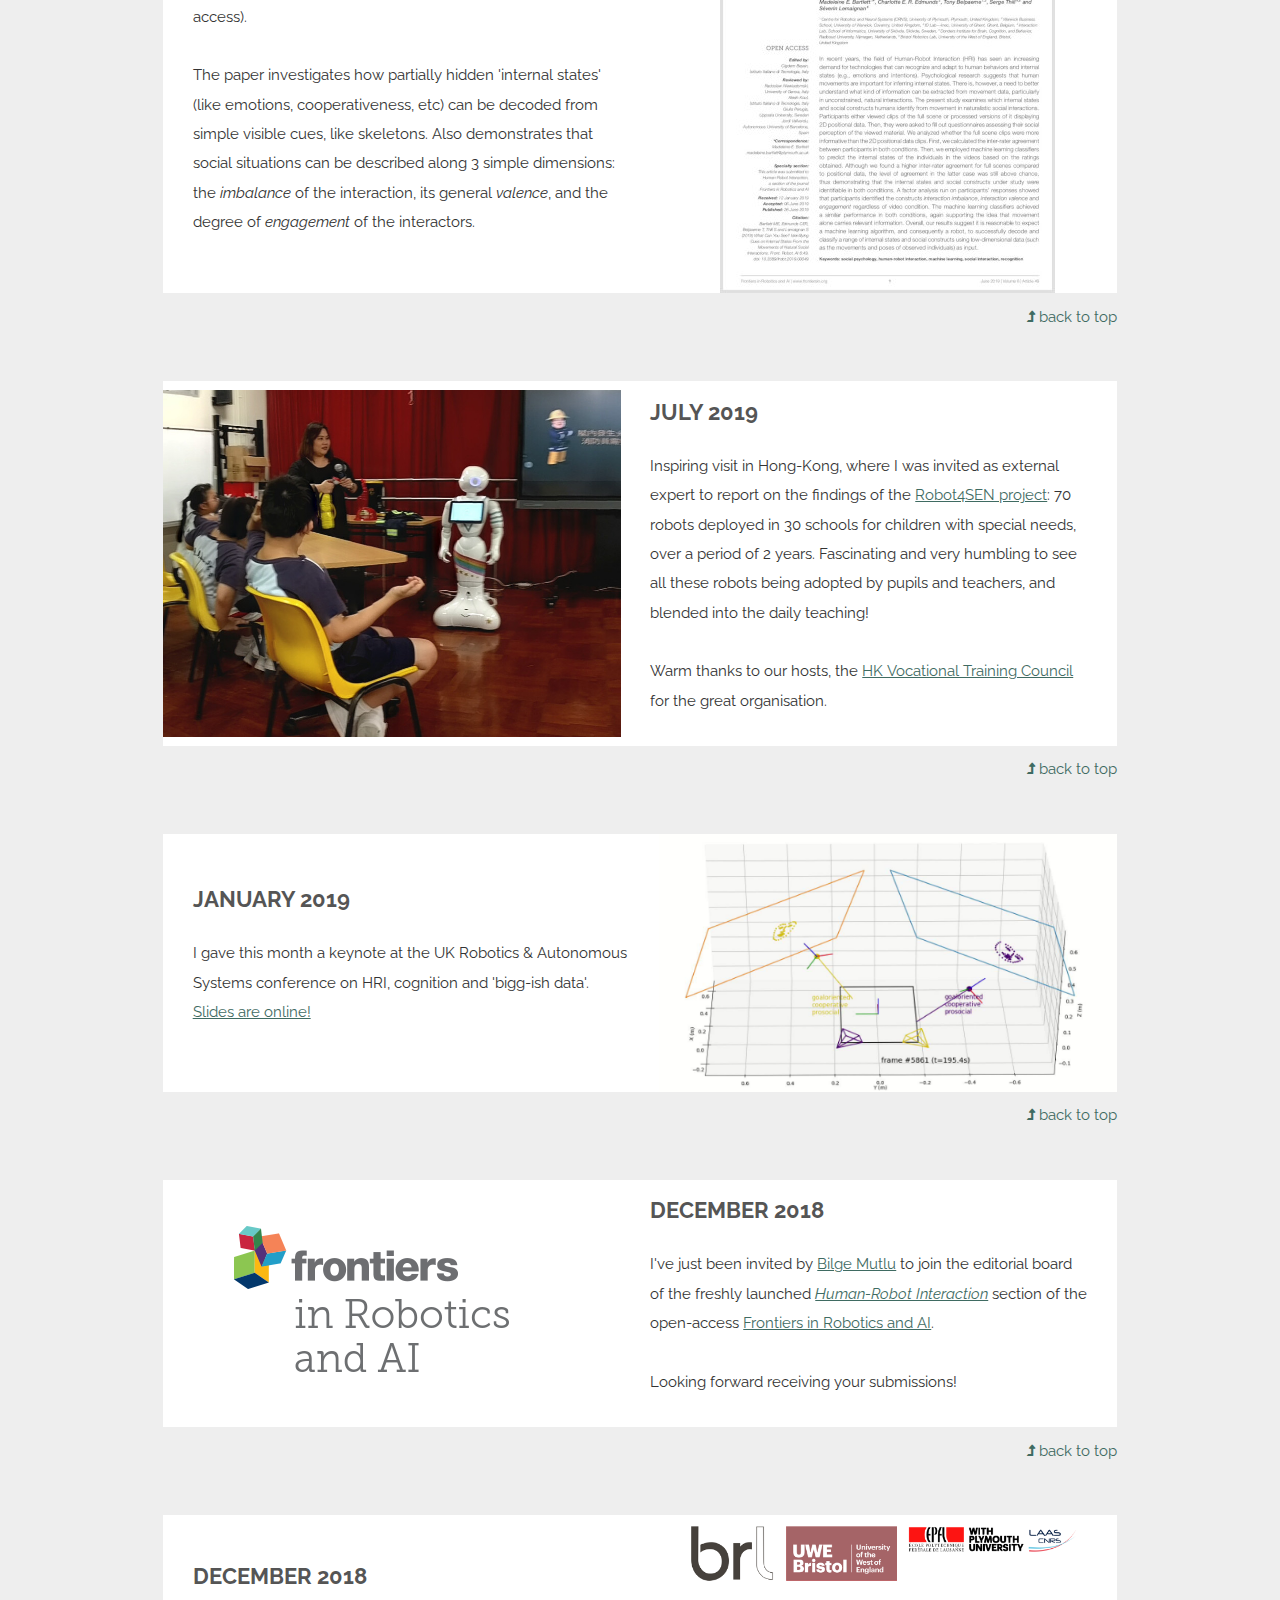
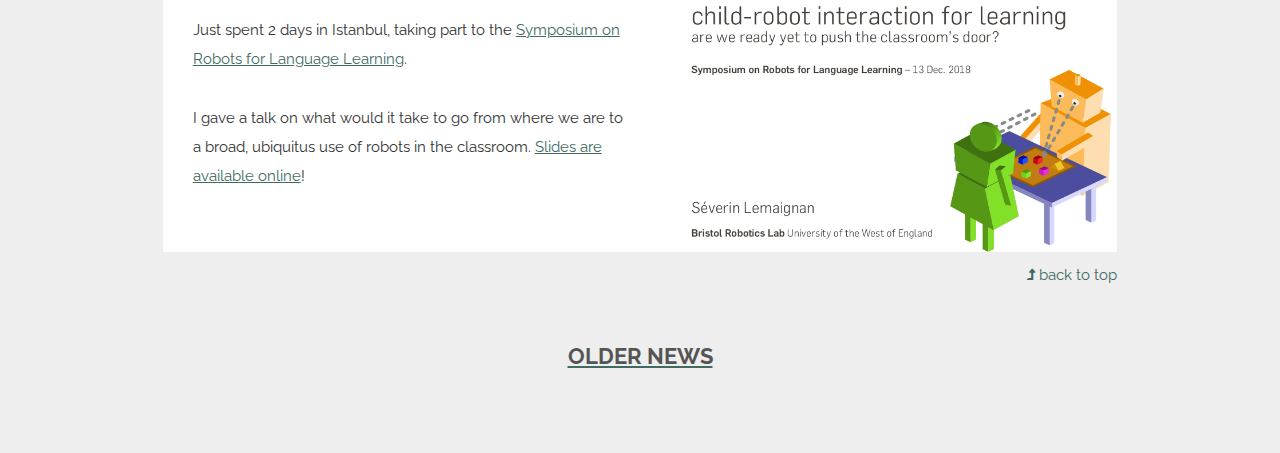
==== commit d6227698: "news: move to PAL robotics" ====
--- a/index.html
+++ b/index.html
@@ -40,32 +40,48 @@
         <section id="news" class="wrapper style1">
             <div class="inner">
 <!--
-                <article class="feature right">
+                <article class="feature left">
                     <span class="image"><img src="images/" alt="" /></span>
                     <div class="content">
                         <h2>Month 20xx</h2>
                         <p>
-
-                        </p>
-
-                        <p>
-
-                        </p>
-                    </div>
-                </article>
-                <a href="#banner" class="back-to-top icon fa-level-up"> back to top</a>
-
-                <article class="feature left">
-                    <span class="image"><img src="images/" alt="" /></span>
+                        </p>
+
+                    </div>
+                </article>
+                <a href="#banner" class="back-to-top icon fa-level-up"> back to top</a>
+
+                <span class="image"><img src="images/" alt="" /></span>
                     <div class="content">
                         <h2>Month 20xx</h2>
                         <p>
-                        </p>
-
-                    </div>
-                </article>
-                <a href="#banner" class="back-to-top icon fa-level-up"> back to top</a>
+
+                        </p>
+
+                        <p>
+
+                        </p>
+                    </div>
+                </article>
+                <a href="#banner" class="back-to-top icon fa-level-up"> back to top</a>
+
 -->
+
+                <article class="feature left">
+                    <span class="image"><img src="images/pal-robotics.jpg" alt="Logo PAL Robotics" /></span>
+                    <div class="content">
+                        <h2>Summer 2021</h2>
+                        <p>
+                        A worldwide pandemic and the Brexit made it: after 6 years in the UK and 3 fantastic years at <a href="https://brl.ac.uk" alt="Bristol Robotics Lab website">Bristol Robotics Lab</a>, we are moving to Barcelona! and I am super excited to join <a href="https://pal-robotics.com" alt="PAL Robotics website">PAL Robotics</a> where I'll take the lead on the development of new social capabitilities for their service robots. 
+                        </p>
+                        <p>
+                        Cherry on the cake: PAL Robotics has a great community ethos. Expect our cool social tech to be open-source!
+                        </p>
+
+                    </div>
+                </article>
+                <a href="#banner" class="back-to-top icon fa-level-up"> back to top</a>
+
                 <article class="feature right">
                     <span class="image">
                         <video width="582" height="340" controls>
@@ -314,25 +330,6 @@
                             are available online</a>!
 
                         </p>
-                    </div>
-                </article>
-                <a href="#banner" class="back-to-top icon fa-level-up"> back to top</a>
-
-                <article class="feature left">
-                    <span class="image"><img src="images/pinsoro_annotations.svg" alt="Repartitions of social annotations in the PInSoRo dataset" /></span>
-                    <div class="content">
-                        <h2>October 2018</h2>
-                        <p>
-                        Our paper <strong>The PInSoRo dataset: Supporting the
-                            data-driven study of child-child and child-robot social dynamics</strong>
-                        presenting the details of the PInSoRo dataset has just been <a
-                         href="https://doi.org/10.1371/journal.pone.0205999" alt="Link to the PInSoRo
-                         paper">published in open-access in PLOS ONE</a>. If you are looking for a large
-                     (45+ hours) dataset of annotated, naturalistic child-child and child-robot
-                     social interaction, have a read, and <a
-                                                                             href="https://freeplay-sandbox.github.io">download the dataset!</a>
-                        </p>
-
                     </div>
                 </article>
                 <a href="#banner" class="back-to-top icon fa-level-up"> back to top</a>
